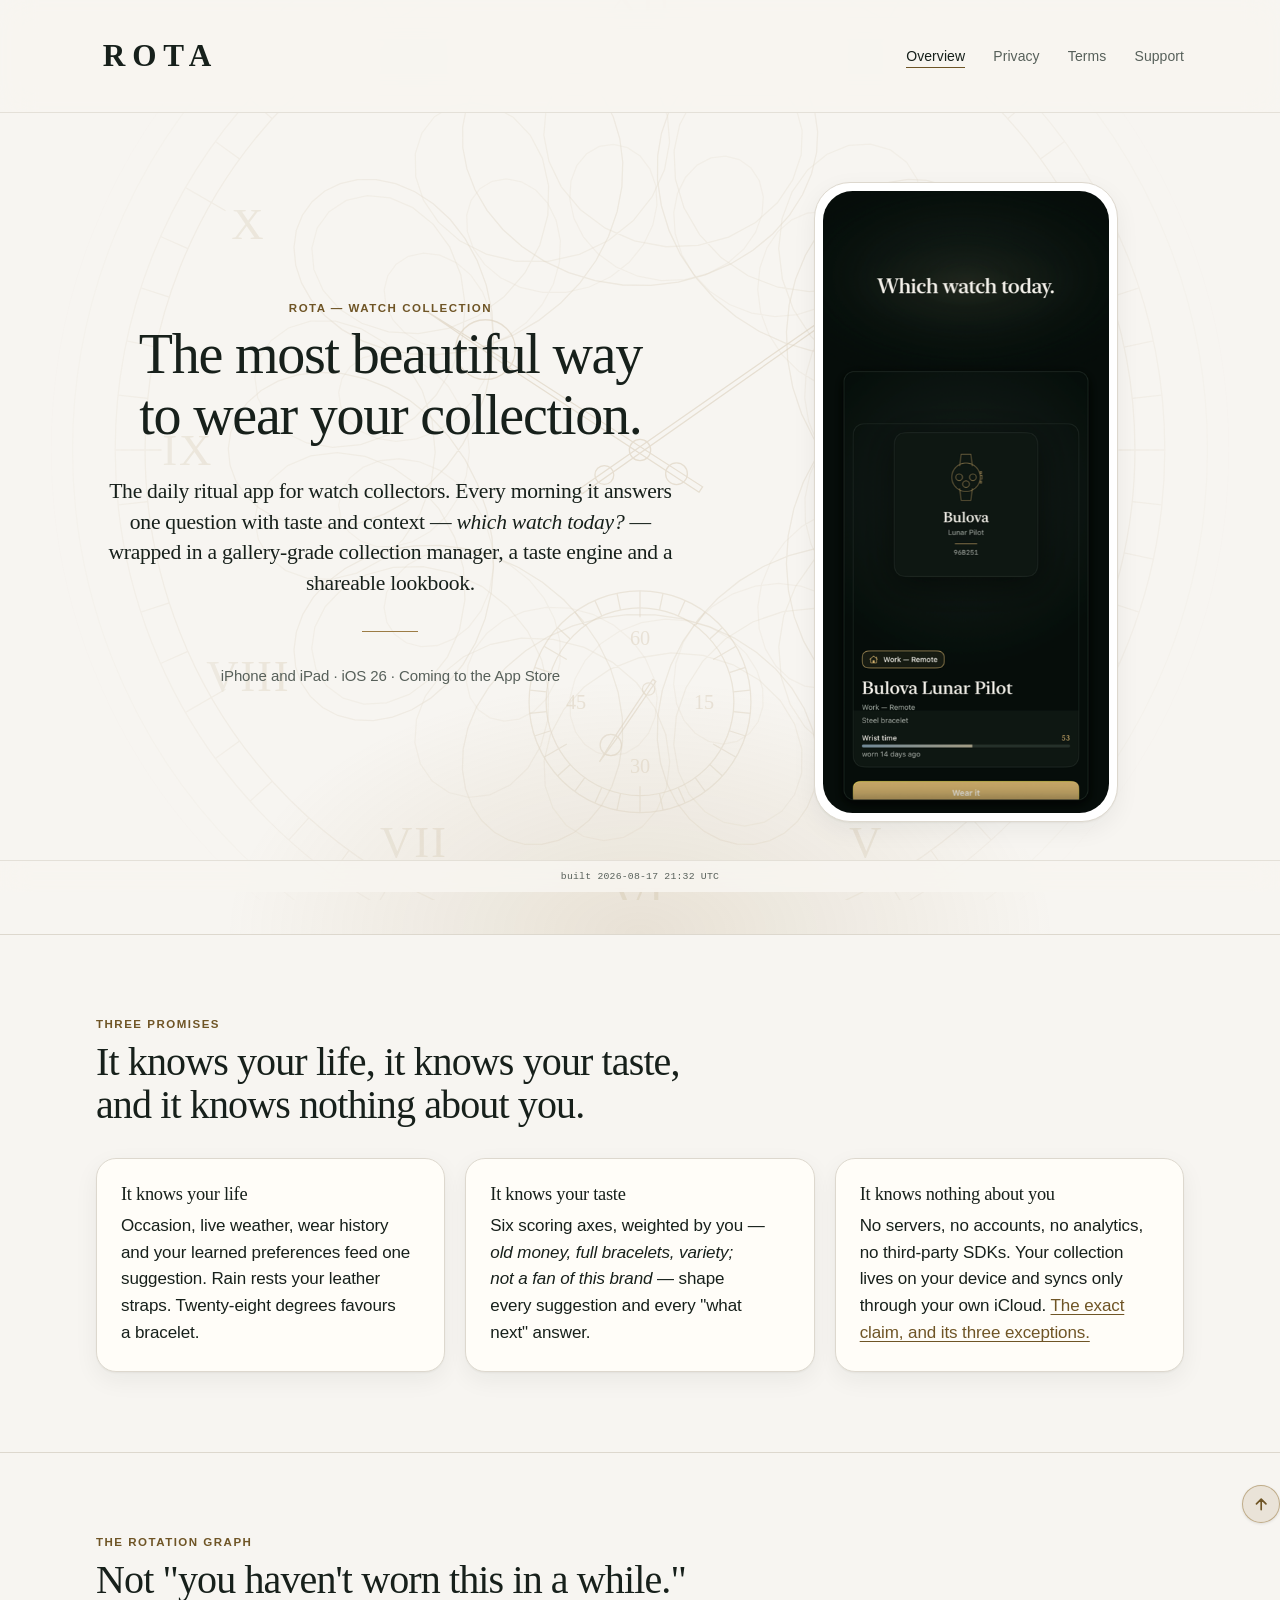
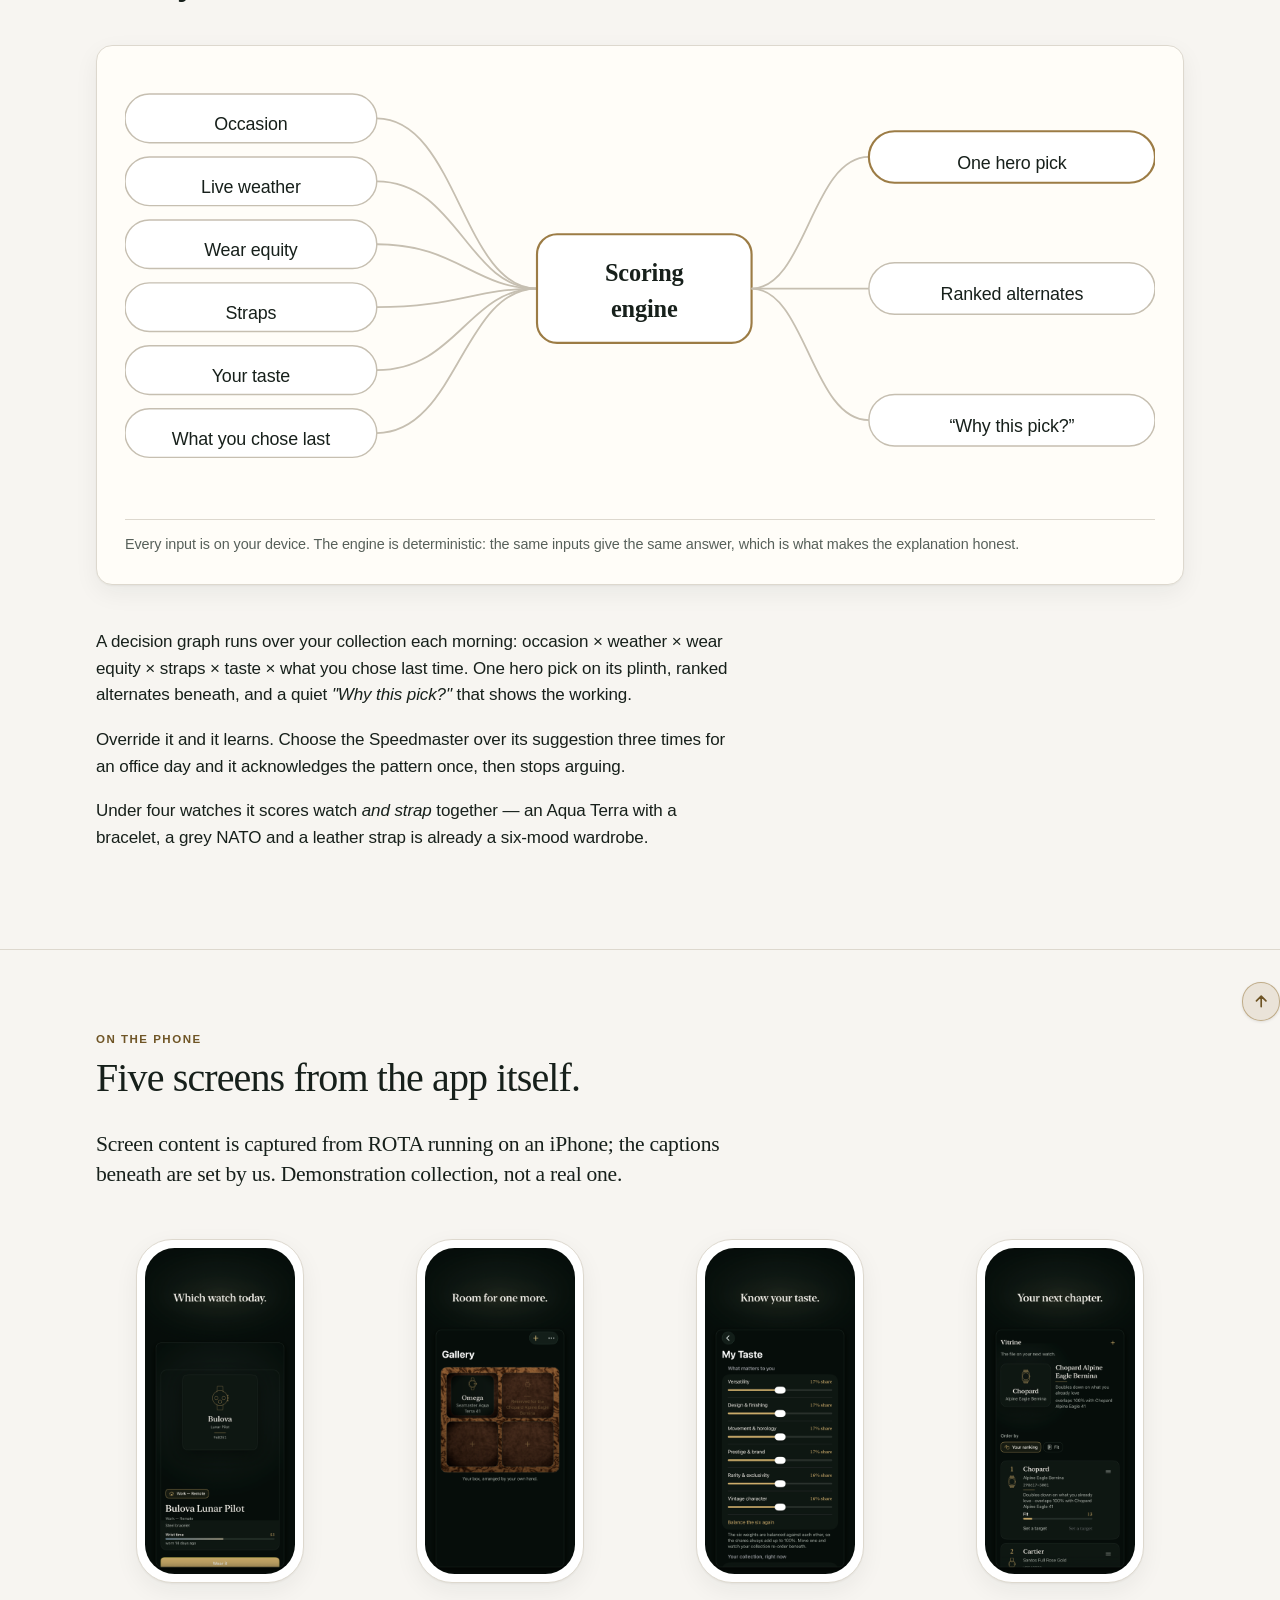
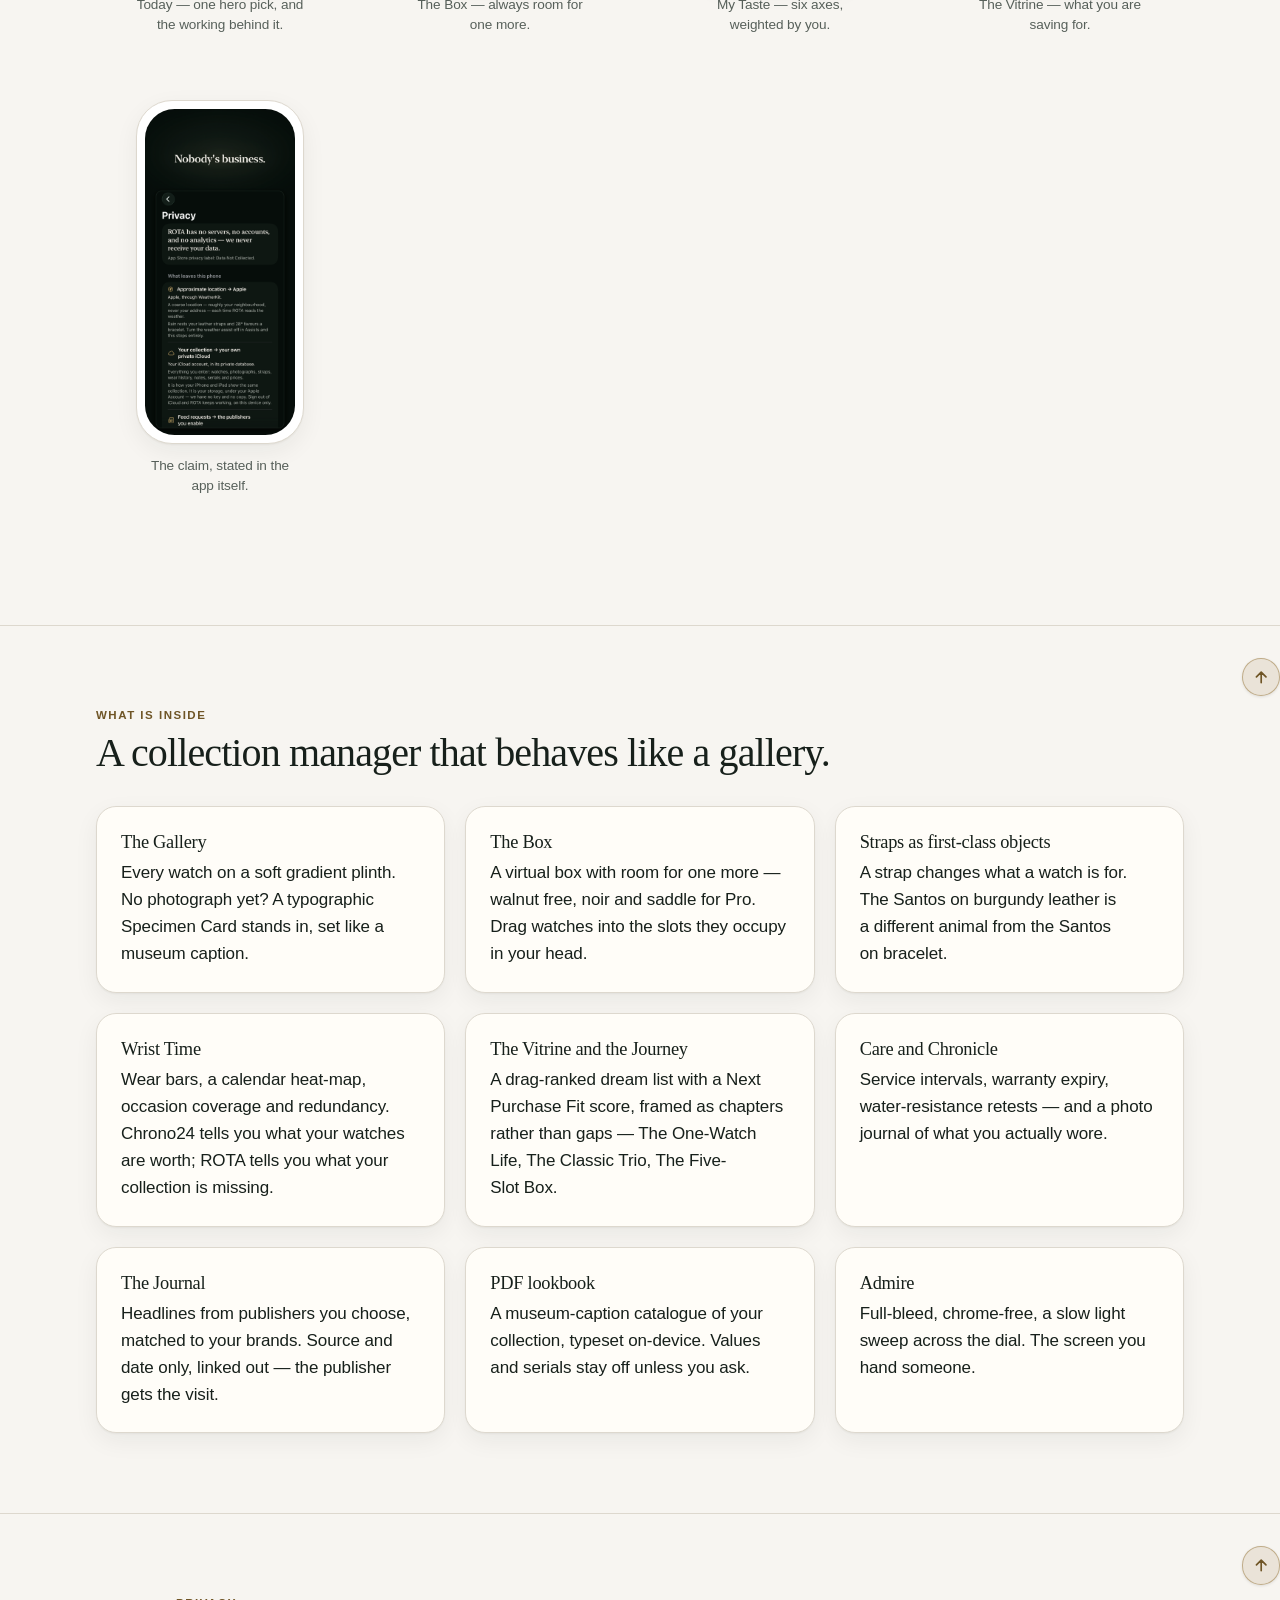
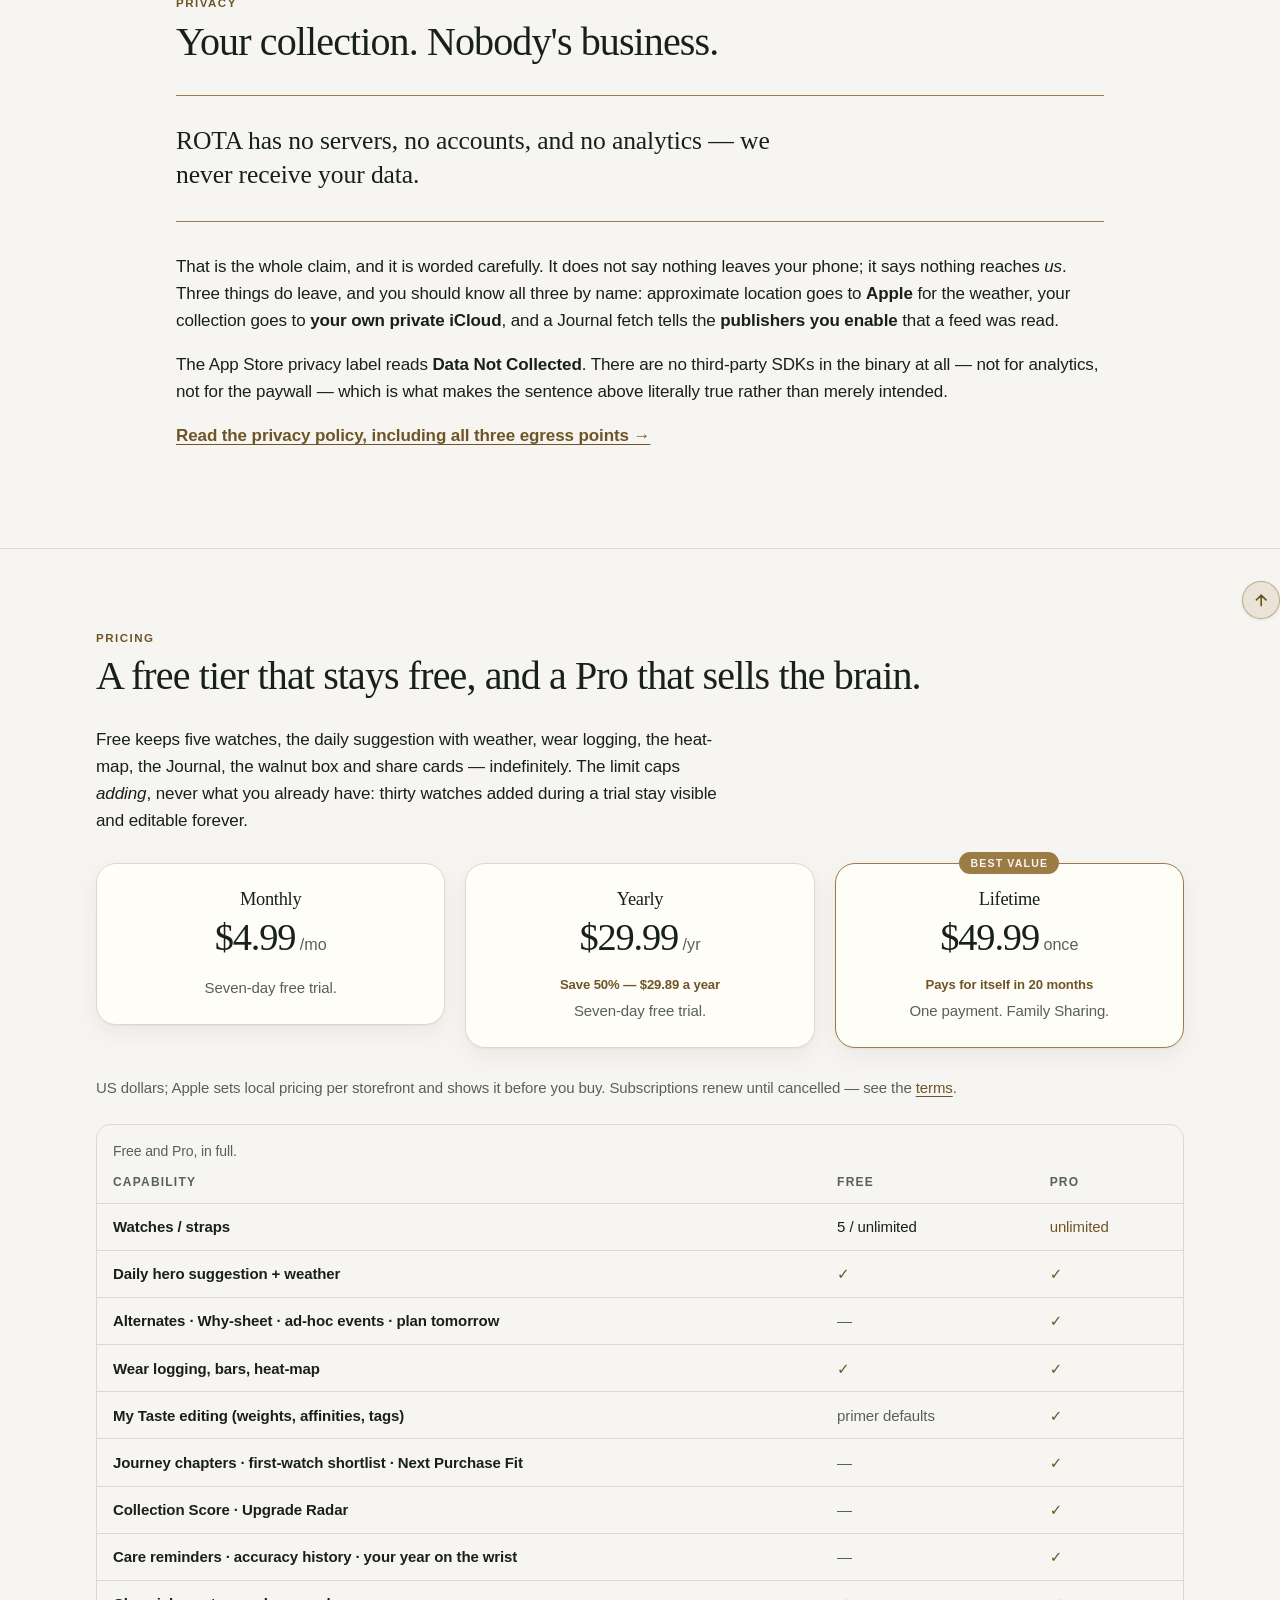
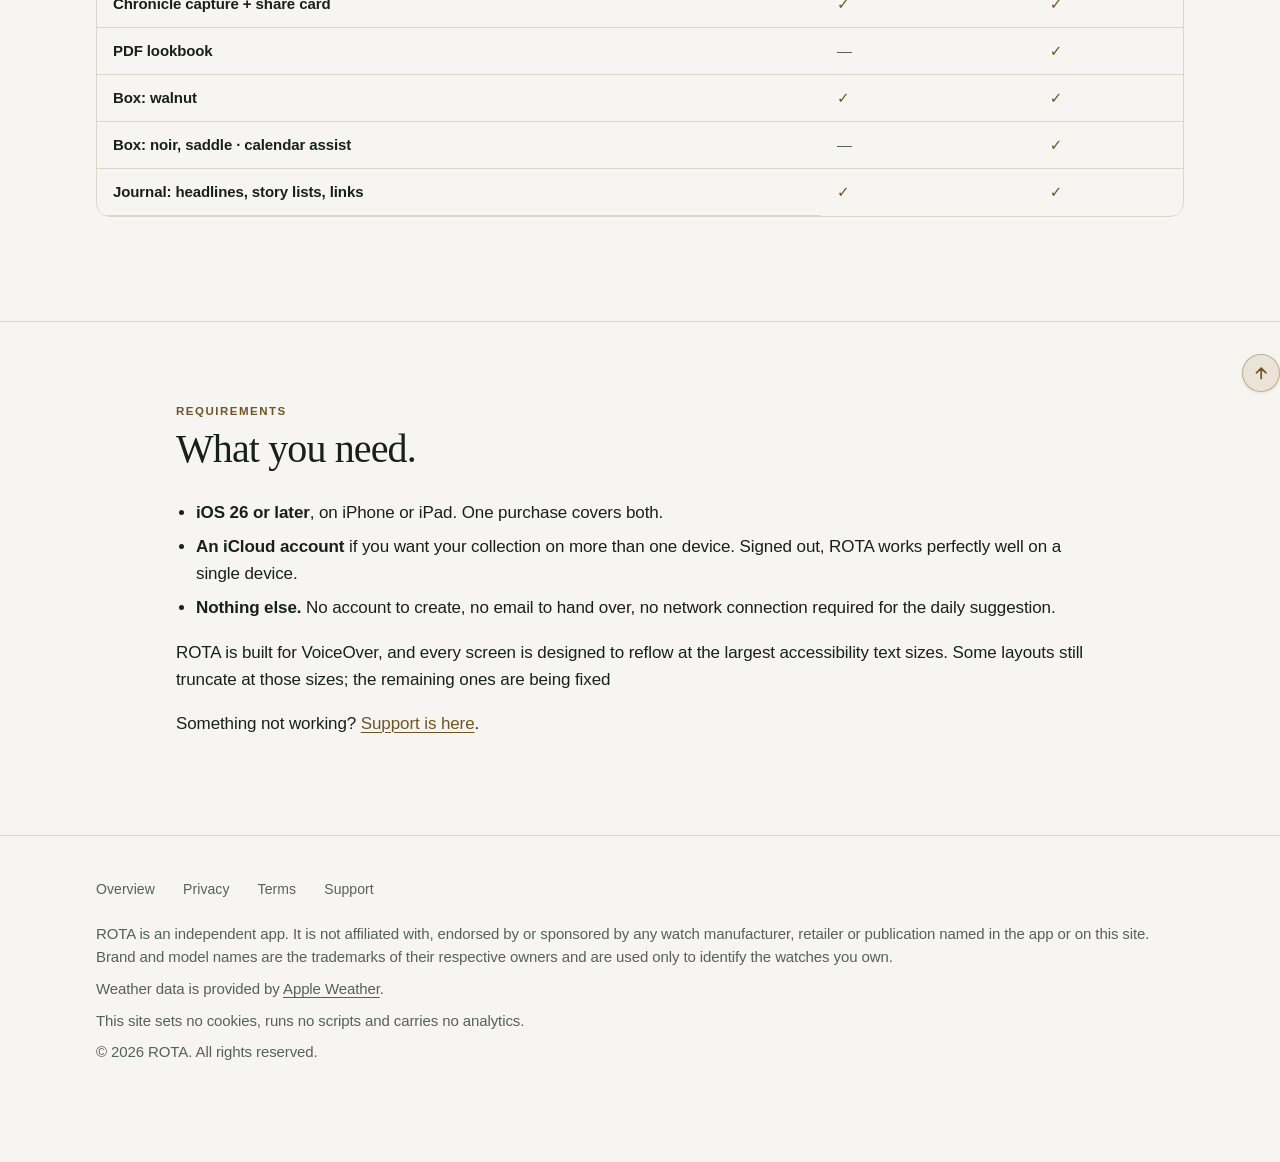
==== docs/index.html @ 2e712190 "Repair index.html — a bad regex had eaten the wrap containers — 2026-08-17 21:32 UTC" ====
<!DOCTYPE html>
<html lang="en">
<head>
<meta charset="utf-8">
<meta name="viewport" content="width=device-width, initial-scale=1">
<title>ROTA — Watch Collection</title>
<meta name="description" content="ROTA is the daily ritual app for watch collectors. Every morning it answers one question with taste and context: which watch today? No servers, no accounts, no analytics.">
<meta name="color-scheme" content="light dark">
<meta name="theme-color" content="#0E1512">
<link rel="stylesheet" href="assets/rota.css?v=20260817213244">
</head>
<body>
<div class="backdrop" aria-hidden="true">
<svg class="guilloche-bg" viewBox="0 0 600 600" aria-hidden="true" focusable="false">
  <g fill="none" stroke="currentColor" stroke-width="0.6" vector-effect="non-scaling-stroke">
    <circle cx="300.0" cy="300.0" r="285" opacity="0.42"/>
    <circle cx="300.0" cy="300.0" r="276" opacity="0.30"/>
    <circle cx="300.0" cy="300.0" r="266" opacity="0.5"/>
    <path d="M285,22 L285,10 A15,15 0 0 1 315,10 L315,22" opacity="0.5"/>
    <rect x="286" y="20" width="28" height="16" rx="4" opacity="0.5"/>
    <circle cx="300" cy="6" r="13" opacity="0.45"/>
    <path d="M493.00,300.00L492.04,292.32L489.17,284.97L484.50,278.28L478.17,272.54L470.38,268.04L461.37,265.01L451.42,263.62L440.84,264.00L429.97,266.24L419.13,270.34L408.67,276.25L398.90,283.87L390.12,293.03L382.59,303.53L376.53,315.11L372.12,327.47L369.46,340.29L368.63,353.26L369.60,366.01L372.33,378.24L376.69,389.61L382.51,399.85L389.55,408.69L397.57,415.93L406.25,421.42L415.28,425.05L424.32,426.78L433.04,426.63L441.12,424.67L448.23,421.05L454.12,415.95L458.52,409.60L461.27,402.29L462.20,394.31L461.25,385.99L458.37,377.68L453.62,369.69L447.09,362.35L438.93,355.97L429.34,350.81L418.57,347.10L406.91,345.02L394.68,344.69L382.19,346.18L369.79,349.50L357.82,354.59L346.58,361.35L336.39,369.60L327.49,379.14L320.10,389.70L314.38,400.98L310.46,412.67L308.38,424.44L308.14,435.94L309.66,446.85L312.83,456.86L317.46,465.67L323.32,473.05L330.15,478.78L337.65,482.72L345.49,484.77L353.34,484.90L360.87,483.13L367.75,479.54L373.67,474.28L378.37,467.53L381.60,459.55L383.19,450.61L382.98,441.01L380.91,431.09L376.96,421.17L371.17,411.60L363.64,402.70L354.53,394.76L344.05,388.04L332.46,382.78L320.03,379.15L307.08,377.27L293.96,377.19L280.99,378.93L268.51,382.43L256.83,387.57L246.25,394.17L237.03,402.03L229.37,410.86L223.43,420.39L219.33,430.29L217.11,440.23L216.76,449.86L218.21,458.87L221.32,466.94L225.90,473.79L231.74,479.18L238.55,482.91L246.04,484.83L253.88,484.85L261.74,482.95L269.27,479.16L276.17,473.56L282.12,466.31L286.85,457.60L290.14,447.68L291.80,436.83L291.70,425.37L289.77,413.61L286.00,401.90L280.42,390.57L273.16,379.95L264.37,370.32L254.27,361.95L243.11,355.07L231.18,349.84L218.81,346.37L206.31,344.74L194.04,344.92L182.33,346.87L171.48,350.46L161.79,355.51L153.50,361.81L146.83,369.08L141.94,377.02L138.91,385.33L137.80,393.66L138.59,401.67L141.19,409.05L145.48,415.48L151.25,420.69L158.28,424.44L166.29,426.53L174.97,426.83L184.00,425.26L193.04,421.78L201.76,416.44L209.84,409.33L216.98,400.60L222.90,390.47L227.38,379.18L230.24,367.01L231.36,354.28L230.67,341.33L228.16,328.48L223.88,316.07L217.95,304.42L210.53,293.83L201.84,284.55L192.14,276.80L181.72,270.74L170.90,266.50L160.02,264.11L149.41,263.58L139.40,264.83L130.30,267.75L122.40,272.14L115.94,277.78L111.13,284.41L108.12,291.71L107.01,299.38L107.82,307.08L110.53,314.47L115.06,321.22L121.27,327.04L128.95,331.65L137.88,334.81L147.76,336.34L158.30,336.09L169.16,334.01L180.02,330.06L190.52,324.29L200.35,316.80L209.22,307.75L216.86,297.35L223.04,285.85L227.59,273.54L230.39,260.74L231.37,247.77L230.54,234.99L227.95,222.71L223.71,211.26L218.01,200.92L211.05,191.96L203.10,184.58L194.46,178.95L185.45,175.17L176.39,173.29L167.63,173.30L159.50,175.11L152.29,178.61L146.30,183.60L141.77,189.85L138.89,197.10L137.80,205.04L138.61,213.34L141.33,221.67L145.93,229.70L152.33,237.09L160.37,243.56L169.85,248.83L180.53,252.66L192.13,254.88L204.34,255.35L216.82,254.01L229.23,250.83L241.25,245.88L252.56,239.25L262.84,231.10L271.86,221.66L279.38,211.18L285.23,199.94L289.29,188.27L291.52,176.50L291.91,164.96L290.52,153.99L287.48,143.90L282.96,134.98L277.19,127.48L270.42,121.61L262.97,117.53L255.14,115.32L247.28,115.04L239.71,116.66L232.77,120.11L226.76,125.25L221.95,131.88L218.60,139.77L216.88,148.65L216.93,158.21L218.85,168.12L222.66,178.05L228.30,187.66L235.70,196.63L244.69,204.65L255.07,211.47L266.59,216.86L278.96,220.62L291.87,222.65L305.00,222.87L317.99,221.27L330.52,217.91L342.28,212.90L352.95,206.40L362.29,198.64L370.09,189.87L376.16,180.38L380.41,170.50L382.78,160.56L383.28,150.89L381.97,141.82L378.99,133.66L374.51,126.71L368.76,121.19L362.02,117.33L354.57,115.26L346.75,115.08L338.88,116.83L331.31,120.47L324.35,125.93L318.31,133.05L313.47,141.65L310.06,151.49L308.27,162.27L308.22,173.71L310.01,185.45L313.64,197.18L319.07,208.55L326.20,219.24L334.88,228.96L344.88,237.43L355.97,244.44L367.85,249.81L380.20,253.42L392.69,255.20L405.00,255.16L416.77,253.35L427.70,249.88L437.49,244.94L445.90,238.74L452.70,231.53L457.74,223.63L460.92,215.34L462.18,207.00L461.54,198.95L459.08,191.51L454.92,184.99L449.26,179.67L442.32,175.80L434.38,173.57L425.74,173.12L416.73,174.55L407.67,177.88L398.91,183.07L390.77,190.05L383.55,198.65L377.52,208.68L372.92,219.89L369.92,231.99L368.66,244.69L369.21,257.64L371.58,270.51L375.72,282.97L381.52,294.69L388.83,305.38L397.43,314.77L407.06,322.65L417.43,328.84L428.23,333.23L439.12,335.77L449.77,336.44L459.84,335.33L469.02,332.54L477.02,328.26L483.60,322.71L488.55,316.15L491.71,308.89L492.98,301.23Z" opacity="0.34"/>
    <path d="M484.00,300.00L482.26,290.64L477.17,282.23L469.12,275.63L458.72,271.58L446.78,270.62L434.20,273.02L421.93,278.83L410.92,287.79L401.97,299.44L395.75,313.07L392.71,327.84L393.03,342.81L396.65,357.02L403.22,369.58L412.18,379.72L422.76,386.86L434.08,390.64L445.18,390.98L455.13,388.05L463.07,382.29L468.30,374.35L470.33,365.04L468.91,355.28L464.05,346.03L456.03,338.21L445.39,332.61L432.83,329.87L419.23,330.37L405.54,334.27L392.70,341.45L381.59,351.52L372.96,363.89L367.35,377.75L365.06,392.21L366.14,406.32L370.36,419.12L377.27,429.81L386.16,437.70L396.21,442.33L406.47,443.51L416.00,441.30L423.90,436.01L429.39,428.20L431.87,418.63L431.00,408.19L426.67,397.81L419.04,388.45L408.54,380.95L395.81,376.04L381.66,374.22L367.01,375.74L352.82,380.61L340.00,388.56L329.37,399.07L321.57,411.43L317.01,424.78L315.85,438.18L317.99,450.67L323.06,461.38L330.46,469.54L339.42,474.61L349.04,476.26L358.37,474.45L366.46,469.38L372.49,461.51L375.77,451.51L375.85,440.22L372.50,428.57L365.77,417.52L355.98,407.96L343.67,400.68L329.59,396.29L314.62,395.15L299.71,397.38L285.80,402.84L273.77,411.10L264.34,421.55L258.01,433.37L255.08,445.65L255.54,457.43L259.15,467.80L265.40,475.93L273.61,481.18L282.90,483.13L292.34,481.59L300.98,476.67L307.93,468.72L312.43,458.32L313.93,446.24L312.09,433.38L306.85,420.70L298.39,409.13L287.17,399.52L273.86,392.56L259.29,388.72L244.37,388.23L230.08,391.07L217.32,396.93L206.89,405.28L199.38,415.38L195.21,426.36L194.48,437.27L197.06,447.16L202.57,455.17L210.38,460.56L219.69,462.81L229.59,461.64L239.13,457.01L247.38,449.17L253.52,438.61L256.90,426.02L257.08,412.26L253.87,398.27L247.36,384.99L237.88,373.33L226.01,364.04L212.51,357.71L198.29,354.68L184.28,355.03L171.44,358.58L160.61,364.90L152.50,373.33L147.58,383.05L146.12,393.13L148.08,402.63L153.18,410.62L160.90,416.32L170.51,419.09L181.14,418.55L191.84,414.56L201.68,407.23L209.76,396.95L215.37,384.35L217.95,370.19L217.21,355.40L213.11,340.93L205.87,327.72L195.99,316.58L184.14,308.19L171.16,303.01L158.00,301.22L145.61,302.77L134.88,307.32L126.59,314.32L121.33,323.01L119.46,332.50L121.06,341.84L125.97,350.10L133.77,356.42L143.80,360.08L155.26,360.60L167.23,357.71L178.75,351.43L188.90,342.03L196.87,330.02L202.04,316.12L203.99,301.20L202.57,286.21L197.89,272.09L190.33,259.73L180.48,249.87L169.12,243.06L157.16,239.63L145.55,239.61L135.23,242.81L127.03,248.74L121.63,256.74L119.48,265.98L120.80,275.51L125.54,284.39L133.38,291.71L143.77,296.70L155.95,298.75L169.05,297.51L182.12,292.86L194.21,284.95L204.46,274.22L212.15,261.28L216.78,246.95L218.06,232.15L215.99,217.83L210.84,204.92L203.10,194.22L193.49,186.39L182.86,181.85L172.16,180.76L162.32,183.03L154.25,188.30L148.69,195.98L146.20,205.29L147.12,215.35L151.49,225.19L159.12,233.88L169.56,240.58L182.14,244.61L196.02,245.49L210.27,243.00L223.94,237.18L236.13,228.33L246.03,217.00L253.05,203.92L256.80,189.97L257.15,176.11L254.26,163.28L248.52,152.35L240.55,144.04L231.16,138.87L221.25,137.14L211.78,138.86L203.68,143.78L197.76,151.42L194.68,161.06L194.86,171.87L198.49,182.90L205.48,193.21L215.49,201.89L227.93,208.19L242.03,211.53L256.91,211.59L271.60,208.27L285.17,201.78L296.77,192.55L305.70,181.24L311.48,168.67L313.87,155.78L312.89,143.52L308.83,132.79L302.22,124.41L293.79,118.97L284.42,116.88L275.04,118.28L266.60,123.03L259.98,130.74L255.91,140.80L254.93,152.42L257.32,164.68L263.11,176.64L272.08,187.36L283.74,196.02L297.40,201.96L312.21,204.72L327.24,204.12L341.52,200.23L354.17,193.37L364.40,184.13L371.65,173.25L375.55,161.63L376.01,150.22L373.21,139.96L367.58,131.70L359.76,126.15L350.57,123.79L340.93,124.90L331.81,129.44L324.10,137.14L318.61,147.48L315.98,159.74L316.60,173.06L320.62,186.48L327.93,199.07L338.14,209.92L350.66,218.32L364.69,223.70L379.33,225.77L393.63,224.46L406.65,220.02L417.55,212.89L425.67,203.77L430.54,193.50L431.96,182.99L429.99,173.22L424.95,165.08L417.39,159.35L408.06,156.62L397.85,157.25L387.71,161.34L378.57,168.73L371.30,179.01L366.61,191.53L365.01,205.49L366.76,219.96L371.85,233.98L380.04,246.64L390.79,257.13L403.41,264.80L417.03,269.24L430.71,270.28L443.49,268.03L454.50,262.85L462.97,255.33L468.36,246.25L470.34,236.51L468.85,227.06L464.10,218.84L456.55,212.69L446.87,209.28L435.89,209.08L424.54,212.31L413.77,218.93L404.50,228.62L397.51,240.84L393.39,254.85L392.53,269.76L395.05,284.63L400.78,298.50L409.33,310.51L420.07,319.95L432.20,326.28L444.79,329.23L456.90,328.79L467.60,325.20L476.07,318.97L481.66,310.79L483.96,301.52Z" opacity="0.24"/>
    <path d="M444.00,300.00L442.73,293.40L439.02,287.48L433.16,282.89L425.58,280.15L416.88,279.65L407.71,281.60L398.76,286.02L390.72,292.75L384.18,301.42L379.62,311.53L377.36,322.47L377.55,333.56L380.13,344.09L384.85,353.42L391.31,360.99L398.94,366.37L407.11,369.31L415.12,369.75L422.28,367.82L427.98,363.82L431.70,358.22L433.09,351.64L431.97,344.72L428.34,338.18L422.41,332.67L414.57,328.78L405.34,326.96L395.34,327.50L385.27,330.50L375.82,335.89L367.63,343.39L361.23,352.54L357.02,362.79L355.23,373.47L355.89,383.88L358.83,393.35L363.71,401.27L370.04,407.16L377.21,410.68L384.53,411.68L391.31,410.21L396.90,406.50L400.74,400.96L402.39,394.13L401.60,386.66L398.29,379.23L392.58,372.55L384.78,367.22L375.35,363.76L364.89,362.55L354.06,363.76L343.57,367.41L334.07,373.29L326.16,381.03L320.31,390.12L316.81,399.92L315.78,409.75L317.15,418.92L320.65,426.78L325.84,432.79L332.17,436.55L338.97,437.82L345.56,436.57L351.25,432.94L355.44,427.27L357.64,420.05L357.49,411.89L354.86,403.46L349.76,395.46L342.44,388.55L333.29,383.29L322.84,380.12L311.76,379.32L300.71,380.96L290.40,384.95L281.44,390.97L274.38,398.57L269.57,407.18L267.23,416.11L267.37,424.67L269.79,432.21L274.14,438.11L279.90,441.91L286.45,443.30L293.12,442.16L299.20,438.56L304.05,432.74L307.13,425.14L308.02,416.31L306.48,406.92L302.47,397.65L296.12,389.18L287.77,382.14L277.89,377.01L267.10,374.16L256.06,373.74L245.48,375.73L236.01,379.92L228.23,385.91L222.59,393.17L219.36,401.07L218.65,408.91L220.35,416.01L224.18,421.74L229.68,425.56L236.27,427.09L243.30,426.13L250.07,422.65L255.91,416.84L260.21,409.04L262.50,399.76L262.47,389.63L259.98,379.33L255.08,369.54L248.03,360.92L239.25,354.03L229.29,349.29L218.80,346.94L208.47,347.05L198.99,349.48L190.98,353.93L184.95,359.90L181.24,366.81L180.05,373.99L181.35,380.73L184.94,386.38L190.44,390.36L197.32,392.21L204.94,391.64L212.62,388.56L219.66,383.06L225.45,375.41L229.43,366.06L231.21,355.58L230.58,344.64L227.51,333.94L222.17,324.14L214.91,315.85L206.21,309.56L196.71,305.60L187.07,304.10L177.99,305.04L170.13,308.15L164.05,313.05L160.18,319.17L158.76,325.87L159.89,332.47L163.42,338.28L169.05,342.67L176.32,345.13L184.63,345.31L193.31,343.01L201.67,338.24L209.03,331.19L214.82,322.26L218.58,311.95L219.99,300.89L218.96,289.78L215.57,279.31L210.08,270.12L202.92,262.74L194.68,257.59L186.01,254.89L177.59,254.68L170.12,256.80L164.19,260.91L160.29,266.53L158.77,273.05L159.78,279.79L163.28,286.05L169.03,291.17L176.64,294.61L185.57,295.91L195.16,294.81L204.74,291.23L213.60,285.30L221.13,277.30L226.81,267.70L230.25,257.10L231.27,246.15L229.86,235.55L226.21,225.98L220.69,218.03L213.80,212.16L206.17,208.68L198.50,207.72L191.46,209.20L185.70,212.86L181.78,218.28L180.10,224.89L180.88,232.05L184.20,239.04L189.88,245.21L197.61,249.93L206.89,252.71L217.13,253.21L227.64,251.25L237.73,246.88L246.74,240.30L254.09,231.93L259.35,222.29L262.24,212.02L262.66,201.81L260.72,192.35L256.71,184.28L251.08,178.12L244.42,174.26L237.38,172.89L230.67,174.03L224.96,177.51L220.83,182.97L218.77,189.89L219.08,197.66L221.91,205.59L227.18,213.00L234.64,219.24L243.88,223.74L254.33,226.10L265.34,226.07L276.22,223.60L286.28,218.82L294.91,212.05L301.61,203.77L306.01,194.58L307.94,185.16L307.43,176.20L304.67,168.36L300.07,162.23L294.14,158.25L287.52,156.71L280.91,157.70L274.97,161.14L270.36,166.73L267.61,174.04L267.09,182.49L269.03,191.41L273.45,200.11L280.18,207.91L288.86,214.22L299.00,218.55L309.97,220.58L321.10,220.17L331.69,217.37L341.09,212.41L348.74,205.73L354.21,197.86L357.24,189.45L357.78,181.20L355.94,173.79L352.04,167.84L346.54,163.86L340.06,162.21L333.24,163.08L326.79,166.45L321.37,172.13L317.57,179.73L315.84,188.73L316.48,198.50L319.59,208.35L325.08,217.60L332.69,225.59L341.97,231.80L352.35,235.82L363.17,237.43L373.74,236.59L383.37,233.47L391.47,228.41L397.54,221.90L401.24,214.55L402.44,207.04L401.16,200.06L397.65,194.28L392.30,190.24L385.66,188.40L378.38,188.99L371.14,192.12L364.64,197.64L359.49,205.27L356.21,214.53L355.18,224.84L356.57,235.52L360.40,245.88L366.48,255.25L374.42,263.05L383.71,268.79L393.72,272.19L403.78,273.12L413.18,271.66L421.28,268.07L427.54,262.78L431.55,256.36L433.08,249.46L432.08,242.77L428.71,236.98L423.30,232.69L416.33,230.40L408.42,230.45L400.23,232.99L392.46,238.00L385.78,245.24L380.75,254.33L377.80,264.71L377.23,275.75L379.10,286.76L383.31,297.05L389.56,305.99L397.40,313.05L406.25,317.86L415.43,320.21L424.26,320.09L432.05,317.69L438.22,313.35L442.30,307.61L443.97,301.07Z" opacity="0.18"/>
    <g opacity="0.5"><circle cx="300.0" cy="300.0" r="232"/><circle cx="300.0" cy="300.0" r="246"/><path d="M300.00,75.70L300.00,54.00M324.25,69.27L325.71,55.35M348.24,73.07L351.15,59.38M371.69,79.35L376.02,66.04M394.36,88.06L400.06,75.27M412.15,105.75L423.00,86.96M436.37,112.31L444.60,100.98M455.24,127.59L464.61,117.19M472.41,144.76L482.81,135.39M487.69,163.63L499.02,155.40M494.25,187.85L513.04,177.00M511.94,205.64L524.73,199.94M520.65,228.31L533.96,223.98M526.93,251.76L540.62,248.85M530.73,275.75L544.65,274.29M524.30,300.00L546.00,300.00M530.73,324.25L544.65,325.71M526.93,348.24L540.62,351.15M520.65,371.69L533.96,376.02M511.94,394.36L524.73,400.06M494.25,412.15L513.04,423.00M487.69,436.37L499.02,444.60M472.41,455.24L482.81,464.61M455.24,472.41L464.61,482.81M436.37,487.69L444.60,499.02M412.15,494.25L423.00,513.04M394.36,511.94L400.06,524.73M371.69,520.65L376.02,533.96M348.24,526.93L351.15,540.62M324.25,530.73L325.71,544.65M300.00,524.30L300.00,546.00M275.75,530.73L274.29,544.65M251.76,526.93L248.85,540.62M228.31,520.65L223.98,533.96M205.64,511.94L199.94,524.73M187.85,494.25L177.00,513.04M163.63,487.69L155.40,499.02M144.76,472.41L135.39,482.81M127.59,455.24L117.19,464.61M112.31,436.37L100.98,444.60M105.75,412.15L86.96,423.00M88.06,394.36L75.27,400.06M79.35,371.69L66.04,376.02M73.07,348.24L59.38,351.15M69.27,324.25L55.35,325.71M75.70,300.00L54.00,300.00M69.27,275.75L55.35,274.29M73.07,251.76L59.38,248.85M79.35,228.31L66.04,223.98M88.06,205.64L75.27,199.94M105.75,187.85L86.96,177.00M112.31,163.63L100.98,155.40M127.59,144.76L117.19,135.39M144.76,127.59L135.39,117.19M163.63,112.31L155.40,100.98M187.85,105.75L177.00,86.96M205.64,88.06L199.94,75.27M228.31,79.35L223.98,66.04M251.76,73.07L248.85,59.38M275.75,69.27L274.29,55.35"/></g>
    <g class="dial-romans" stroke="none" fill="currentColor" opacity="0.66"><text x="300.00" y="88.00">XII</text><text x="406.00" y="116.40">I</text><text x="483.60" y="194.00">II</text><text x="512.00" y="300.00">III</text><text x="483.60" y="406.00">IV</text><text x="406.00" y="483.60">V</text><text x="300.00" y="512.00">VI</text><text x="194.00" y="483.60">VII</text><text x="116.40" y="406.00">VIII</text><text x="88.00" y="300.00">IX</text><text x="116.40" y="194.00">X</text><text x="194.00" y="116.40">XI</text></g>
    <g opacity="0.44"><circle cx="300.0" cy="418.0" r="44"/><circle cx="300.0" cy="418.0" r="52"/><path d="M300.00,378.40L300.00,366.00M309.15,374.96L310.81,367.14M317.90,377.80L321.15,370.50M325.86,382.40L330.56,375.93M332.70,388.56L338.64,383.21M334.29,398.20L345.03,392.00M341.85,404.40L349.45,401.93M343.76,413.40L351.72,412.56M343.76,422.60L351.72,423.44M341.85,431.60L349.45,434.07M334.29,437.80L345.03,444.00M332.70,447.44L338.64,452.79M325.86,453.60L330.56,460.07M317.90,458.20L321.15,465.50M309.15,461.04L310.81,468.86M300.00,457.60L300.00,470.00M290.85,461.04L289.19,468.86M282.10,458.20L278.85,465.50M274.14,453.60L269.44,460.07M267.30,447.44L261.36,452.79M265.71,437.80L254.97,444.00M258.15,431.60L250.55,434.07M256.24,422.60L248.28,423.44M256.24,413.40L248.28,412.56M258.15,404.40L250.55,401.93M265.71,398.20L254.97,392.00M267.30,388.56L261.36,383.21M274.14,382.40L269.44,375.93M282.10,377.80L278.85,370.50M290.85,374.96L289.19,367.14"/></g>
    <g class="dial-subs" stroke="none" fill="currentColor" opacity="0.5"><text x="300.0" y="388.0">60</text><text x="330.0" y="418.0">15</text><text x="300.0" y="448.0">30</text><text x="270.0" y="418.0">45</text></g>
    <g opacity="0.5"><path d="M307.41,408.53L289.61,434.49L280.99,446.19L288.60,433.81L306.01,407.58Z"/><circle cx="286.31" cy="438.29" r="5"/><circle cx="304.03" cy="412.03" r="2.89"/></g>
    <g opacity="0.6"><path d="M327.70,319.78L238.69,261.47L199.36,234.64L239.87,259.66L329.33,317.26Z"/><circle cx="227.54" cy="252.94" r="14"/><circle cx="317.11" cy="311.11" r="5.10"/><path d="M271.40,318.44L395.43,232.03L445.81,197.90L396.51,233.57L272.89,320.57Z"/><circle cx="404.98" cy="226.49" r="11"/><circle cx="283.29" cy="311.70" r="4.42"/><circle cx="300.0" cy="300.0" r="5"/></g>
  </g>
</svg>
</div>

<a class="skip" href="#main">Skip to content</a>

<header class="masthead">
  <div class="wrap">
    <a class="wordmark" href="./">ROTA</a>
    <nav class="nav" aria-label="Primary">
      <a href="./" aria-current="page">Overview</a>
      <a href="privacy/">Privacy</a>
      <a href="terms/">Terms</a>
      <a href="support/">Support</a>
    </nav>
  </div>
</header>

<main id="main">

  <div class="hero">
<div class="wrap hero-grid">
      <div class="hero-copy">
        <p class="eyebrow">ROTA — watch collection</p>
        <h1 class="hero-h1">The most beautiful way<br>to wear your collection.</h1>
        <p class="lede">The daily ritual app for watch collectors. Every morning it answers one
          question with taste and context — <em>which watch today?</em> — wrapped in a
          gallery-grade collection manager, a taste engine and a shareable lookbook.</p>
        <hr class="rule-gold">
        <p class="small">iPhone and iPad · iOS 26 · Coming to the App Store</p>
      </div>
      <div class="hero-shot">
        <div class="device" role="img"
             aria-label="The Today screen: a Bulova Lunar Pilot on its plinth, tagged Work — Remote, with a Wear it button.">
          <img src="assets/shots/01-today.png" width="440" height="956" alt="" loading="eager" decoding="async">
        </div>
      </div>
    </div>
  </div>

  <section id="promises" aria-labelledby="promises-h">
    <div class="wrap">
      <p class="eyebrow">Three promises</p>
      <h2 id="promises-h">It knows your life, it knows your taste,<br>and it knows nothing about you.</h2>
      <div class="grid">
        <div class="card">
          <h3>It knows your life</h3>
          <p>Occasion, live weather, wear history and your learned preferences feed one
            suggestion. Rain rests your leather straps. Twenty-eight degrees favours a
            bracelet.</p>
        </div>
        <div class="card">
          <h3>It knows your taste</h3>
          <p>Six scoring axes, weighted by you — <em>old money, full bracelets, variety;
            not a fan of this brand</em> — shape every suggestion and every "what next"
            answer.</p>
        </div>
        <div class="card">
          <h3>It knows nothing about you</h3>
          <p>No servers, no accounts, no analytics, no third-party SDKs. Your collection
            lives on your device and syncs only through your own iCloud.
            <a href="privacy/">The exact claim, and its three exceptions.</a></p>
        </div>
      </div>
    </div>
  </section>

  <section id="rotation" aria-labelledby="rotation-h">
<a class="section-up" href="#promises" aria-label="Back to the previous section" title="Previous section"><svg viewBox="0 0 24 24" aria-hidden="true" focusable="false"><path d="M12 19V6M12 5.5l-6.2 6.2M12 5.5l6.2 6.2"/></svg></a>
<div class="wrap">
      <p class="eyebrow">The rotation graph</p>
      <h2 id="rotation-h">Not "you haven't worn this in a while."</h2>

      <figure class="diagram">
        <svg viewBox="0 0 720 300" role="img" aria-labelledby="rg-t rg-d">
          <title id="rg-t">How ROTA reaches one suggestion</title>
          <desc id="rg-d">Six inputs — occasion, weather, wear equity, straps, your taste and
            last time — feed a scoring engine, which produces one hero pick plus ranked
            alternates and a Why this pick explanation.</desc>
          <g class="dg-in">
            <g transform="translate(0,14)"><rect width="176" height="34" rx="17"/><text x="88" y="22">Occasion</text></g>
            <g transform="translate(0,58)"><rect width="176" height="34" rx="17"/><text x="88" y="22">Live weather</text></g>
            <g transform="translate(0,102)"><rect width="176" height="34" rx="17"/><text x="88" y="22">Wear equity</text></g>
            <g transform="translate(0,146)"><rect width="176" height="34" rx="17"/><text x="88" y="22">Straps</text></g>
            <g transform="translate(0,190)"><rect width="176" height="34" rx="17"/><text x="88" y="22">Your taste</text></g>
            <g transform="translate(0,234)"><rect width="176" height="34" rx="17"/><text x="88" y="22">What you chose last</text></g>
          </g>
          <g class="dg-wire" fill="none">
            <path d="M176 31 C 232 31, 236 150, 288 150"/>
            <path d="M176 75 C 232 75, 240 150, 288 150"/>
            <path d="M176 119 C 232 119, 244 150, 288 150"/>
            <path d="M176 163 C 232 163, 244 150, 288 150"/>
            <path d="M176 207 C 232 207, 240 150, 288 150"/>
            <path d="M176 251 C 232 251, 236 150, 288 150"/>
          </g>
          <g class="dg-core">
            <rect x="288" y="112" width="150" height="76" rx="14"/>
            <text x="363" y="141">Scoring</text>
            <text x="363" y="166">engine</text>
          </g>
          <g class="dg-wire" fill="none">
            <path d="M438 150 C 476 150, 480 58, 520 58"/>
            <path d="M438 150 C 476 150, 480 150, 520 150"/>
            <path d="M438 150 C 476 150, 480 242, 520 242"/>
          </g>
          <g class="dg-out">
            <g transform="translate(520,40)"><rect width="200" height="36" rx="18" class="dg-hero"/><text x="100" y="23">One hero pick</text></g>
            <g transform="translate(520,132)"><rect width="200" height="36" rx="18"/><text x="100" y="23">Ranked alternates</text></g>
            <g transform="translate(520,224)"><rect width="200" height="36" rx="18"/><text x="100" y="23">“Why this pick?”</text></g>
          </g>
        </svg>
        <figcaption>Every input is on your device. The engine is deterministic: the same
          inputs give the same answer, which is what makes the explanation honest.</figcaption>
      </figure>

      <div class="prose">
        <p>A decision graph runs over your collection each morning: occasion × weather ×
          wear equity × straps × taste × what you chose last time. One hero pick on its
          plinth, ranked alternates beneath, and a quiet <em>"Why this pick?"</em> that shows
          the working.</p>
        <p>Override it and it learns. Choose the Speedmaster over its suggestion three
          times for an office day and it acknowledges the pattern once, then stops
          arguing.</p>
        <p>Under four watches it scores watch <em>and strap</em> together — an Aqua Terra
          with a bracelet, a grey NATO and a leather strap is already a six-mood
          wardrobe.</p>
      </div>
    </div>
  </section>

  <section id="screens" aria-labelledby="screens-h">
<a class="section-up" href="#rotation" aria-label="Back to the previous section" title="Previous section"><svg viewBox="0 0 24 24" aria-hidden="true" focusable="false"><path d="M12 19V6M12 5.5l-6.2 6.2M12 5.5l6.2 6.2"/></svg></a>
<div class="wrap">
      <p class="eyebrow">On the phone</p>
      <h2 id="screens-h">Five screens from the app itself.</h2>
      <p class="lede">Screen content is captured from ROTA running on an iPhone; the
        captions beneath are set by us. Demonstration collection, not a real one.</p>
      <ul class="shots">
        <li>
          <figure>
            <div class="device"><img src="assets/shots/01-today.png" width="440" height="956"
                 alt="The Today screen: a Bulova Lunar Pilot on a plinth, tagged Work — Remote, with wear history and a Wear it button." loading="lazy" decoding="async"></div>
            <figcaption>Today — one hero pick, and the working behind it.</figcaption>
          </figure>
        </li>
        <li>
          <figure>
            <div class="device"><img src="assets/shots/02-box.png" width="440" height="956"
                 alt="The Box: a virtual watch box with filled slots and one empty cushion." loading="lazy" decoding="async"></div>
            <figcaption>The Box — always room for one more.</figcaption>
          </figure>
        </li>
        <li>
          <figure>
            <div class="device"><img src="assets/shots/03-taste.png" width="440" height="956"
                 alt="My Taste: six scoring axes with sliders the owner tunes." loading="lazy" decoding="async"></div>
            <figcaption>My Taste — six axes, weighted by you.</figcaption>
          </figure>
        </li>
        <li>
          <figure>
            <div class="device"><img src="assets/shots/04-vitrine.png" width="440" height="956"
                 alt="The Vitrine: a ranked dream list with target budgets." loading="lazy" decoding="async"></div>
            <figcaption>The Vitrine — what you are saving for.</figcaption>
          </figure>
        </li>
        <li>
          <figure>
            <div class="device"><img src="assets/shots/05-privacy.png" width="440" height="956"
                 alt="The privacy manifesto screen, naming each of the three things that leave the device." loading="lazy" decoding="async"></div>
            <figcaption>The claim, stated in the app itself.</figcaption>
          </figure>
        </li>
      </ul>
    </div>
  </section>

  <section id="features" aria-labelledby="features-h">
<a class="section-up" href="#screens" aria-label="Back to the previous section" title="Previous section"><svg viewBox="0 0 24 24" aria-hidden="true" focusable="false"><path d="M12 19V6M12 5.5l-6.2 6.2M12 5.5l6.2 6.2"/></svg></a>
<div class="wrap">
      <p class="eyebrow">What is inside</p>
      <h2 id="features-h">A collection manager that behaves like a gallery.</h2>
      <div class="grid">
        <div class="card">
          <h3>The Gallery</h3>
          <p>Every watch on a soft gradient plinth. No photograph yet? A typographic Specimen
            Card stands in, set like a museum caption.</p>
        </div>
        <div class="card">
          <h3>The Box</h3>
          <p>A virtual box with room for one more — walnut free, noir and saddle for Pro.
            Drag watches into the slots they occupy in your head.</p>
        </div>
        <div class="card">
          <h3>Straps as first-class objects</h3>
          <p>A strap changes what a watch is for. The Santos on burgundy leather is a different
            animal from the Santos on bracelet.</p>
        </div>
        <div class="card">
          <h3>Wrist Time</h3>
          <p>Wear bars, a calendar heat-map, occasion coverage and redundancy. Chrono24
            tells you what your watches are worth; ROTA tells you what your collection is
            missing.</p>
        </div>
        <div class="card">
          <h3>The Vitrine and the Journey</h3>
          <p>A drag-ranked dream list with a Next Purchase Fit score, framed as chapters rather than
            gaps — The One-Watch Life, The Classic Trio, The Five-Slot Box.</p>
        </div>
        <div class="card">
          <h3>Care and Chronicle</h3>
          <p>Service intervals, warranty expiry, water-resistance retests — and a photo journal of
            what you actually wore.</p>
        </div>
        <div class="card">
          <h3>The Journal</h3>
          <p>Headlines from publishers you choose, matched to your brands. Source and date only,
            linked out — the publisher gets the visit.</p>
        </div>
        <div class="card">
          <h3>PDF lookbook</h3>
          <p>A museum-caption catalogue of your collection, typeset on-device. Values and serials
            stay off unless you ask.</p>
        </div>
        <div class="card">
          <h3>Admire</h3>
          <p>Full-bleed, chrome-free, a slow light sweep across the dial. The screen you hand
            someone.</p>
        </div>
      </div>
    </div>
  </section>

  <section id="privacy" aria-labelledby="privacy-h">
<a class="section-up" href="#features" aria-label="Back to the previous section" title="Previous section"><svg viewBox="0 0 24 24" aria-hidden="true" focusable="false"><path d="M12 19V6M12 5.5l-6.2 6.2M12 5.5l6.2 6.2"/></svg></a>
<div class="wrap prose">
      <p class="eyebrow">Privacy</p>
      <h2 id="privacy-h">Your collection. Nobody's business.</h2>
      <div class="claim">
        <p>ROTA has no servers, no accounts, and no analytics — we never receive your data.</p>
      </div>
      <p>That is the whole claim, and it is worded carefully. It does not say nothing leaves
        your phone; it says nothing reaches <em>us</em>. Three things do leave, and you
        should know all three by name: approximate location goes to <strong>Apple</strong>
        for the weather, your collection goes to <strong>your own private iCloud</strong>,
        and a Journal fetch tells the <strong>publishers you enable</strong> that a feed was
        read.</p>
      <p>The App Store privacy label reads <strong>Data Not Collected</strong>. There are no
        third-party SDKs in the binary at all — not for analytics, not for the paywall —
        which is what makes the sentence above literally true rather than merely intended.</p>
      <p><a href="privacy/"><strong>Read the privacy policy, including all three egress
        points →</strong></a></p>
    </div>
  </section>

  <section id="pricing" aria-labelledby="pricing-h">
<a class="section-up" href="#privacy" aria-label="Back to the previous section" title="Previous section"><svg viewBox="0 0 24 24" aria-hidden="true" focusable="false"><path d="M12 19V6M12 5.5l-6.2 6.2M12 5.5l6.2 6.2"/></svg></a>
<div class="wrap">
      <p class="eyebrow">Pricing</p>
      <h2 id="pricing-h">A free tier that stays free, and a Pro that sells the brain.</h2>
      <div class="prose">
        <p>Free keeps five watches, the daily suggestion with weather, wear logging, the
          heat-map, the Journal, the walnut box and share cards — indefinitely. The limit
          caps <em>adding</em>, never what you already have: thirty watches added during a
          trial stay visible and editable forever.</p>
      </div>
      <div class="plans">
        <div class="card card-price">
          <h3>Monthly</h3>
          <p><span class="price">$4.99<small> /mo</small></span></p>
          <p class="small">Seven-day free trial.</p>
        </div>
        <div class="card card-price">
          <h3>Yearly</h3>
          <p><span class="price">$29.99<small> /yr</small></span></p>
          <p class="plan-save">Save 50% — $29.89 a year</p>
          <p class="small">Seven-day free trial.</p>
        </div>
        <div class="card card-price card-featured">
          <p class="plan-flag">Best value</p>
          <h3>Lifetime</h3>
          <p><span class="price">$49.99<small> once</small></span></p>
          <p class="plan-save">Pays for itself in 20 months</p>
          <p class="small">One payment. Family Sharing.</p>
        </div>
      </div>
      <p class="small">US dollars; Apple sets local pricing per storefront and shows it
        before you buy. Subscriptions renew until cancelled — see the
        <a href="terms/">terms</a>.</p>

      <div class="table-scroll">
        <table>
          <caption>Free and Pro, in full.</caption>
          <thead>
            <tr><th scope="col">Capability</th><th scope="col">Free</th><th scope="col">Pro</th></tr>
          </thead>
          <tbody>
            <tr><th scope="row">Watches / straps</th><td>5 / unlimited</td><td class="yes">unlimited</td></tr>
            <tr><th scope="row">Daily hero suggestion + weather</th><td class="yes">✓</td><td class="yes">✓</td></tr>
            <tr><th scope="row">Alternates · Why-sheet · ad-hoc events · plan tomorrow</th><td class="no">—</td><td class="yes">✓</td></tr>
            <tr><th scope="row">Wear logging, bars, heat-map</th><td class="yes">✓</td><td class="yes">✓</td></tr>
            <tr><th scope="row">My Taste editing (weights, affinities, tags)</th><td class="no">primer defaults</td><td class="yes">✓</td></tr>
            <tr><th scope="row">Journey chapters · first-watch shortlist · Next Purchase Fit</th><td class="no">—</td><td class="yes">✓</td></tr>
            <tr><th scope="row">Collection Score · Upgrade Radar</th><td class="no">—</td><td class="yes">✓</td></tr>
            <tr><th scope="row">Care reminders · accuracy history · your year on the wrist</th><td class="no">—</td><td class="yes">✓</td></tr>
            <tr><th scope="row">Chronicle capture + share card</th><td class="yes">✓</td><td class="yes">✓</td></tr>
            <tr><th scope="row">PDF lookbook</th><td class="no">—</td><td class="yes">✓</td></tr>
            <tr><th scope="row">Box: walnut</th><td class="yes">✓</td><td class="yes">✓</td></tr>
            <tr><th scope="row">Box: noir, saddle · calendar assist</th><td class="no">—</td><td class="yes">✓</td></tr>
            <tr><th scope="row">Journal: headlines, story lists, links</th><td class="yes">✓</td><td class="yes">✓</td></tr>
          </tbody>
        </table>
      </div>
    </div>
  </section>

  <section id="requirements" aria-labelledby="requirements-h">
<a class="section-up" href="#pricing" aria-label="Back to the previous section" title="Previous section"><svg viewBox="0 0 24 24" aria-hidden="true" focusable="false"><path d="M12 19V6M12 5.5l-6.2 6.2M12 5.5l6.2 6.2"/></svg></a>
<div class="wrap prose">
      <p class="eyebrow">Requirements</p>
      <h2 id="requirements-h">What you need.</h2>
      <ul>
        <li><strong>iOS 26 or later</strong>, on iPhone or iPad. One purchase covers both.</li>
        <li><strong>An iCloud account</strong> if you want your collection on more than one
          device. Signed out, ROTA works perfectly well on a single device.</li>
        <li><strong>Nothing else.</strong> No account to create, no email to hand over, no
          network connection required for the daily suggestion.</li>
      </ul>
      <p>ROTA is built for VoiceOver, and every screen is designed to reflow at the largest accessibility text sizes. Some layouts still truncate at those sizes; the remaining ones are being fixed</p>
      <p>Something not working? <a href="support/">Support is here</a>.</p>
    </div>
  </section>

</main>

<footer class="foot">
  <div class="wrap">
    <nav class="nav" aria-label="Footer">
      <a href="./">Overview</a>
      <a href="privacy/">Privacy</a>
      <a href="terms/">Terms</a>
      <a href="support/">Support</a>
    </nav>
    <p>ROTA is an independent app. It is not affiliated with, endorsed by or sponsored by
      any watch manufacturer, retailer or publication named in the app or on this site.
      Brand and model names are the trademarks of their respective owners and are used only
      to identify the watches you own.</p>
    <p>Weather data is provided by <a href="https://weatherkit.apple.com/legal-attribution.html">Apple Weather</a>.</p>
    <p>This site sets no cookies, runs no scripts and carries no analytics.</p>
    <p>© 2026 ROTA. All rights reserved.</p>
  </div>
  <p class="buildstamp"><span class="mono">built 2026-08-17 21:32 UTC</span></p>
</footer>

</body>
</html>
---- docs/assets/rota.css ----
/* ---------------------------------------------------------------------------
   ROTA — public site stylesheet.

   One file, no build step, no imports, no web fonts, no CDN, no JavaScript.
   An app whose entire pitch is "no analytics" cannot ship a site that phones
   home, and a third-party font request is a phone home.

   Palette is the app's own: "Heritage" (§15.1) for dark, "Gallery" (§5) for
   light. Gold is never used for body text in either scheme — accent, rules and
   numerals only — and the light scheme substitutes a darker gold for links so
   that every text colour clears WCAG AA against its background.
--------------------------------------------------------------------------- */

:root {
  color-scheme: light dark;

  /* Gallery (light) — a maison's vitrine at noon. */
  --ground: #f7f5f1;
  --surface: #fffdf8;
  --surface-high: #ffffff;
  --hairline: #ddd8ce;
  --hairline-strong: #c6bfb1;
  --text: #17201b;
  --text-2: #57605a;
  --accent: #6f5526;        /* text-safe gold — 6.4:1 on ground */
  --accent-orn: #9c7c45;    /* ornamental gold — rules, dots, marks */
  --danger: #7a3b41;
  --plinth-a: rgba(156, 124, 69, 0.16);
  --plinth-b: rgba(156, 124, 69, 0);
  --shadow: 0 1px 2px rgba(23, 32, 27, 0.05), 0 8px 24px rgba(23, 32, 27, 0.06);

  --measure: 34rem;
  --wide: 62rem;
  --gutter: clamp(1.25rem, 5vw, 3rem);

  --serif: ui-serif, "New York", "Iowan Old Style", "Palatino Linotype",
    Palatino, Georgia, "Times New Roman", serif;
  --sans: -apple-system, BlinkMacSystemFont, "SF Pro Text", "Segoe UI", Roboto,
    "Helvetica Neue", Arial, system-ui, sans-serif;
  --mono: ui-monospace, "SF Mono", SFMono-Regular, Menlo, Consolas,
    "Liberation Mono", monospace;
}

@media (prefers-color-scheme: dark) {
  :root {
    /* Heritage (dark) — a private club's watch room at 10 pm. */
    --ground: #0e1512;
    --surface: #161d19;
    --surface-high: #1e2622;
    --hairline: #2a332e;
    --hairline-strong: #3b463f;
    --text: #f2efe8;
    --text-2: #a8afa8;
    --accent: #c9a96a;
    --accent-orn: #c9a96a;
    --danger: #b9787e;
    --plinth-a: rgba(201, 169, 106, 0.14);
    --plinth-b: rgba(201, 169, 106, 0);
    --shadow: 0 8px 24px rgba(0, 0, 0, 0.45);
  }
}

/* --- base ---------------------------------------------------------------- */

*,
*::before,
*::after { box-sizing: border-box; }

html {
  -webkit-text-size-adjust: 100%;
  scroll-behavior: smooth;
}

body {
  margin: 0;
  background: var(--ground);
  color: var(--text);
  font-family: var(--sans);
  font-size: 1.0625rem;
  line-height: 1.65;
  letter-spacing: 0.001em;
  -webkit-font-smoothing: antialiased;
  text-rendering: optimizeLegibility;
}

@media (prefers-reduced-motion: reduce) {
  html { scroll-behavior: auto; }
  *, *::before, *::after {
    animation-duration: 0.01ms !important;
    transition-duration: 0.01ms !important;
  }
}

img, svg { max-width: 100%; height: auto; }

/* --- layout -------------------------------------------------------------- */

.wrap {
  width: 100%;
  max-width: var(--wide);
  margin-inline: auto;
  padding-inline: var(--gutter);
}

.prose { max-width: var(--measure); }

main { display: block; }

section { padding-block: clamp(2.5rem, 7vw, 4.5rem); }

section + section { border-top: 1px solid var(--hairline); }

/* --- skip link ----------------------------------------------------------- */

.skip {
  position: absolute;
  left: -9999px;
  top: 0;
  background: var(--surface-high);
  color: var(--text);
  padding: 0.75rem 1rem;
  border: 1px solid var(--accent-orn);
  z-index: 10;
}
.skip:focus { left: 0.5rem; top: 0.5rem; }

/* --- typography ---------------------------------------------------------- */

h1, h2, h3, h4 {
  font-family: var(--serif);
  font-weight: 500;
  line-height: 1.15;
  letter-spacing: -0.012em;
  text-wrap: balance;
  margin: 0 0 0.6em;
}

h1 { font-size: clamp(2.1rem, 6vw, 3.1rem); }
h2 { font-size: clamp(1.55rem, 3.6vw, 2.1rem); margin-top: 0; }
h3 { font-size: 1.25rem; margin-top: 2rem; }
h4 { font-size: 1.0625rem; font-family: var(--sans); font-weight: 600; margin-top: 1.75rem; }

p, li { text-wrap: pretty; }
p { margin: 0 0 1.1rem; }

.lede {
  font-size: clamp(1.15rem, 2.4vw, 1.375rem);
  line-height: 1.5;
  color: var(--text);
}

.muted { color: var(--text-2); }

.small { font-size: 0.9375rem; line-height: 1.6; color: var(--text-2); }

.eyebrow {
  font-family: var(--sans);
  font-size: 0.75rem;
  font-weight: 600;
  letter-spacing: 0.16em;
  text-transform: uppercase;
  color: var(--accent);
  margin: 0 0 0.9rem;
}

code, kbd, samp, .mono {
  font-family: var(--mono);
  font-size: 0.9em;
  font-variant-numeric: tabular-nums;
}

code {
  background: var(--surface);
  border: 1px solid var(--hairline);
  border-radius: 5px;
  padding: 0.1em 0.36em;
  overflow-wrap: anywhere;
}

a {
  color: var(--accent);
  text-decoration-thickness: 1px;
  text-underline-offset: 0.2em;
}
a:hover { text-decoration-thickness: 2px; }

:focus-visible {
  outline: 2px solid var(--accent-orn);
  outline-offset: 3px;
  border-radius: 3px;
}

hr {
  border: 0;
  border-top: 1px solid var(--hairline);
  margin: 2.5rem 0;
}

ul, ol { padding-left: 1.25rem; margin: 0 0 1.1rem; }
li { margin-bottom: 0.45rem; }

ul.plain { list-style: none; padding-left: 0; }

dl { margin: 0; }

blockquote {
  margin: 0;
  padding-left: 1.1rem;
  border-left: 2px solid var(--accent-orn);
  font-family: var(--serif);
  font-size: 1.15rem;
}

/* --- masthead ------------------------------------------------------------ */

.masthead {
  border-bottom: 1px solid var(--hairline);
  padding-block: 1.1rem;
}

.masthead .wrap {
  display: flex;
  flex-wrap: wrap;
  align-items: baseline;
  gap: 0.75rem 1.5rem;
  justify-content: space-between;
}

.wordmark {
  font-family: var(--serif);
  font-size: 1.35rem;
  font-weight: 500;
  letter-spacing: 0.34em;
  text-indent: 0.34em;
  color: var(--text);
  text-decoration: none;
}
.wordmark:hover { color: var(--accent); }

.nav {
  display: flex;
  flex-wrap: wrap;
  gap: 0.35rem 1.35rem;
  font-size: 0.9375rem;
}

.nav a { color: var(--text-2); text-decoration: none; }
.nav a:hover { color: var(--accent); text-decoration: underline; }
.nav a[aria-current="page"] { color: var(--text); }

/* --- hero ---------------------------------------------------------------- */

.hero {
  position: relative;
  padding-block: clamp(3.5rem, 11vw, 7rem);
  text-align: center;
  overflow: hidden;
  border-bottom: 1px solid var(--hairline);
}

/* The plinth: the app's one signature visual, drawn in CSS so the page stays
   self-contained. A soft radial pedestal under the wordmark, nothing more. */
.hero::before {
  content: "";
  position: absolute;
  left: 50%;
  bottom: 0;
  width: min(120%, 60rem);
  height: 22rem;
  transform: translateX(-50%);
  background: radial-gradient(60% 100% at 50% 100%, var(--plinth-a), var(--plinth-b) 72%);
  pointer-events: none;
}

.hero > * { position: relative; }

.hero .wordmark-xl {
  display: block;
  font-family: var(--serif);
  font-size: clamp(3rem, 13vw, 6.5rem);
  font-weight: 500;
  letter-spacing: 0.28em;
  text-indent: 0.28em;
  line-height: 1;
  margin: 0 0 1.25rem;
}

.hero .tagline {
  font-family: var(--serif);
  font-size: clamp(1.2rem, 3.2vw, 1.7rem);
  font-style: italic;
  color: var(--accent);
  margin: 0 0 1.5rem;
}

.hero p.lede { max-width: 40rem; margin-inline: auto; }

.rule-gold {
  width: 3.5rem;
  height: 1px;
  background: var(--accent-orn);
  border: 0;
  margin: 2rem auto;
}

/* --- claim block --------------------------------------------------------- */

.claim {
  border-top: 1px solid var(--accent-orn);
  border-bottom: 1px solid var(--accent-orn);
  padding: 1.75rem 0;
  margin: 2rem 0;
  font-family: var(--serif);
  font-size: clamp(1.25rem, 3vw, 1.6rem);
  line-height: 1.35;
  text-wrap: balance;
}

.claim p { margin: 0; }

/* --- cards & grids ------------------------------------------------------- */

.grid {
  display: grid;
  gap: 1.25rem;
  grid-template-columns: repeat(auto-fit, minmax(min(17rem, 100%), 1fr));
  margin-top: 2rem;
}

.card {
  background: var(--surface);
  border: 1px solid var(--hairline);
  border-radius: 20px;
  padding: 1.5rem;
  box-shadow: var(--shadow);
}

.card h3 { margin-top: 0; font-size: 1.15rem; }
.card > :last-child { margin-bottom: 0; }

.card-quiet {
  background: transparent;
  box-shadow: none;
}

/* --- egress points ------------------------------------------------------- */

.egress {
  counter-reset: egress;
  display: grid;
  gap: 1.25rem;
  margin-top: 2rem;
}

.egress .card { padding: 1.6rem; }

.egress h3 {
  display: flex;
  gap: 0.7rem;
  align-items: baseline;
  font-size: 1.2rem;
  margin-top: 0;
}

.egress h3::before {
  counter-increment: egress;
  content: counter(egress);
  font-family: var(--mono);
  font-size: 0.8rem;
  color: var(--accent);
  border: 1px solid var(--accent-orn);
  border-radius: 50%;
  width: 1.7em;
  height: 1.7em;
  display: inline-grid;
  place-items: center;
  flex: none;
}

.egress dl {
  display: grid;
  grid-template-columns: max-content 1fr;
  gap: 0.45rem 1.1rem;
  margin: 0;
}

.egress dt {
  font-size: 0.75rem;
  font-weight: 600;
  letter-spacing: 0.12em;
  text-transform: uppercase;
  color: var(--text-2);
  padding-top: 0.35em;
}

.egress dd { margin: 0; }

@media (max-width: 34rem) {
  .egress dl { grid-template-columns: 1fr; gap: 0.2rem; }
  .egress dd { margin-bottom: 0.7rem; }
  .egress dd:last-child { margin-bottom: 0; }
}

/* --- tables -------------------------------------------------------------- */

.table-scroll {
  overflow-x: auto;
  -webkit-overflow-scrolling: touch;
  margin: 1.5rem 0;
  border: 1px solid var(--hairline);
  border-radius: 14px;
}

table {
  border-collapse: collapse;
  width: 100%;
  min-width: 30rem;
  font-size: 0.9375rem;
}

caption {
  text-align: left;
  padding: 0.9rem 1rem 0;
  color: var(--text-2);
  font-size: 0.875rem;
}

th, td {
  text-align: left;
  padding: 0.7rem 1rem;
  border-bottom: 1px solid var(--hairline);
  vertical-align: top;
}

thead th {
  font-family: var(--sans);
  font-size: 0.75rem;
  font-weight: 600;
  letter-spacing: 0.1em;
  text-transform: uppercase;
  color: var(--text-2);
}

tbody tr:last-child td { border-bottom: 0; }

td.yes { color: var(--accent); font-variant-numeric: tabular-nums; }
td.no { color: var(--text-2); }

/* --- price ---------------------------------------------------------------- */

.price {
  font-family: var(--serif);
  font-size: 2rem;
  font-variant-numeric: tabular-nums;
  color: var(--text);
  display: block;
  margin-bottom: 0.2rem;
}

.price small {
  font-family: var(--sans);
  font-size: 0.875rem;
  color: var(--text-2);
  letter-spacing: 0.02em;
}

/* --- notices -------------------------------------------------------------- */

.notice {
  border: 1px solid var(--accent-orn);
  border-radius: 14px;
  padding: 1.15rem 1.35rem;
  background: var(--surface);
  margin: 2rem 0;
}
.notice > :last-child { margin-bottom: 0; }
.notice .eyebrow { margin-bottom: 0.5rem; }

.todo { border-color: var(--danger); }
.todo .eyebrow { color: var(--danger); }

/* --- swatches (press kit) ------------------------------------------------- */

.swatches {
  display: grid;
  gap: 0.9rem;
  grid-template-columns: repeat(auto-fit, minmax(min(10rem, 100%), 1fr));
  list-style: none;
  padding: 0;
  margin: 1.5rem 0;
}

.swatch {
  border: 1px solid var(--hairline);
  border-radius: 14px;
  overflow: hidden;
  margin: 0;
}

.swatch .chip {
  display: block;
  height: 4.5rem;
  border-bottom: 1px solid var(--hairline);
}
.swatch .meta { display: block; padding: 0.7rem 0.85rem; font-size: 0.8125rem; line-height: 1.45; }
.swatch .meta strong { display: block; font-weight: 600; }
.swatch .meta .mono { display: block; color: var(--text-2); }

/* --- footer --------------------------------------------------------------- */

.foot {
  border-top: 1px solid var(--hairline);
  padding-block: 2.5rem 3.5rem;
  font-size: 0.9375rem;
  color: var(--text-2);
}

.foot .nav { margin-bottom: 1.25rem; }
.foot p { margin-bottom: 0.5rem; }
.foot a { color: var(--text-2); }
.foot a:hover { color: var(--accent); }

/* --- table of contents ---------------------------------------------------- */

.toc {
  border: 1px solid var(--hairline);
  border-radius: 14px;
  padding: 1.25rem 1.5rem;
  background: var(--surface);
  margin: 2rem 0 2.5rem;
}
.toc h2 { font-family: var(--sans); font-size: 0.75rem; letter-spacing: 0.16em;
  text-transform: uppercase; color: var(--text-2); margin-bottom: 0.75rem; }
.toc ol { margin: 0; padding-left: 1.2rem; font-size: 0.9375rem; }
.toc li { margin-bottom: 0.3rem; }

/* --- print ---------------------------------------------------------------- */

@media print {
  :root {
    --ground: #fff; --surface: #fff; --surface-high: #fff;
    --text: #000; --text-2: #333; --accent: #000; --accent-orn: #888;
    --hairline: #ccc; --shadow: none;
  }
  .masthead .nav, .foot .nav, .skip, .hero::before { display: none; }
  body { font-size: 11pt; }
  a { text-decoration: underline; }
  a[href^="http"]::after { content: " (" attr(href) ")"; font-size: 9pt; color: #555; }
  section { padding-block: 1rem; break-inside: avoid; }
  .card { break-inside: avoid; border: 1px solid #ccc; }
}

/* ---------------------------------------------------------------------------
   Illustrations — device shots and inline SVG diagrams.

   Everything here is self-contained: no CDN, no web fonts, no external images.
   The diagrams are inline SVG so they inherit the palette through currentColor
   and the custom properties, which means they follow the light/dark switch for
   free and stay crisp at any zoom. Screenshots are the real app, captured by
   `Orchestration/bin/shot` and downscaled — not mockups.
--------------------------------------------------------------------------- */

.hero-grid {
  display: grid;
  gap: clamp(2rem, 6vw, 4rem);
  align-items: center;
}
@media (min-width: 56rem) {
  .hero-grid { grid-template-columns: minmax(0, 1.15fr) minmax(0, 0.85fr); }
}

.hero-shot { justify-self: center; }

/* A restrained device frame: a hairline and a soft shadow, no glossy chrome.
   The screenshot is already dark, so on the light theme it needs a border to
   sit on the page rather than float. */
.device {
  position: relative;
  width: min(19rem, 78vw);
  border-radius: 2.25rem;
  padding: 0.5rem;
  background: var(--surface-high);
  border: 1px solid var(--hairline);
  box-shadow: var(--shadow);
}
.device img {
  display: block;
  width: 100%;
  height: auto;
  border-radius: 1.85rem;
}

.shots {
  display: grid;
  gap: clamp(1.25rem, 3vw, 2rem);
  grid-template-columns: repeat(auto-fit, minmax(13rem, 1fr));
  margin-block: 2rem;
  padding: 0;
  list-style: none;
}
.shots li { margin: 0; text-align: center; }
.shots .device { width: 100%; }
.shots figcaption,
.shots .cap {
  margin-top: 0.75rem;
  font: 400 0.85rem/1.45 var(--sans);
  color: var(--text-2);
}

/* Diagrams --------------------------------------------------------------- */

.diagram {
  margin: clamp(1.75rem, 4vw, 2.75rem) 0;
  padding: clamp(1rem, 3vw, 1.75rem);
  background: var(--surface);
  border: 1px solid var(--hairline);
  border-radius: 1rem;
  box-shadow: var(--shadow);
}
.diagram svg { display: block; width: 100%; height: auto; }
.diagram figcaption {
  margin-top: 1rem;
  padding-top: 0.85rem;
  border-top: 1px solid var(--hairline);
  font: 400 0.9rem/1.5 var(--sans);
  color: var(--text-2);
}

/* Shared node styling. Text is centred by default; the egress diagram opts out
   with .dg-l / .dg-sub, which are left-aligned inside wider plates. */
.diagram rect { fill: var(--surface-high); stroke: var(--hairline-strong); stroke-width: 1; }
.diagram text {
  fill: var(--text);
  font: 500 13px/1 var(--sans);
  text-anchor: middle;
  dominant-baseline: middle;
}
.dg-core rect { fill: var(--surface-high); stroke: var(--accent-orn); stroke-width: 1.5; }
.dg-core text { font-family: var(--serif); font-size: 17px; font-weight: 600; }
.dg-hero { stroke: var(--accent-orn) !important; stroke-width: 1.5 !important; }

.dg-wire path { stroke: var(--hairline-strong); stroke-width: 1.25; }
.dg-in text, .dg-out text { font-size: 12.5px; }
.diagram .dg-sub { fill: var(--text-2); font-size: 11.5px; font-weight: 400; }

/* Egress plates read as label + destination, so left-align both lines. */
.diagram-egress .dg-out text { text-anchor: start; }
.diagram-egress .dg-l { font-weight: 600; }
.diagram-egress .dg-core text { text-anchor: middle; }

/* The arrow that does not exist. Dashed, muted, and captioned as such — the
   point of the diagram is the absence, so it has to be visible to be absent. */
.dg-none path { stroke: var(--hairline-strong); stroke-width: 1.25; stroke-dasharray: 4 5; }
.dg-none rect { fill: none; stroke: var(--hairline); stroke-dasharray: 4 5; }
.dg-none text { fill: var(--text-2); font-size: 12px; }

@media (prefers-reduced-motion: no-preference) {
  .device { transition: box-shadow 220ms ease; }
}

/* One product, so the pricing grid is a single centred plate rather than a
   three-across comparison. A lone card in a 3-column grid reads as two missing
   options, which is the opposite of the message. */
.grid-single { grid-template-columns: minmax(0, 26rem); justify-content: center; }
.card-price { text-align: center; }
.card-price .price { font-size: clamp(2.25rem, 6vw, 3rem); }

/* ---------------------------------------------------------------------------
   Typographic tightening.

   The page had the right typefaces and the wrong settings: long measures, loose
   leading, and headings tracked at defaults that read as web-generic rather than
   editorial. These overrides land last so they win without touching the rules
   above, which the rest of the design depends on.
--------------------------------------------------------------------------- */

:root { --measure: 32rem; }

body {
  font-family: var(--sans);
  font-size: clamp(1rem, 0.96rem + 0.2vw, 1.0625rem);
  line-height: 1.58;
  letter-spacing: -0.006em;
  text-rendering: optimizeLegibility;
  -webkit-font-smoothing: antialiased;
  -moz-osx-font-smoothing: grayscale;
  font-kerning: normal;
  font-variant-numeric: oldstyle-nums proportional-nums;
}

/* Display type: serif, tight, optically sized. Negative tracking is what makes
   a large serif look set rather than scaled. */
h1, h2, h3, .tagline, .price, .wordmark-xl {
  font-family: var(--serif);
  letter-spacing: -0.022em;
  line-height: 1.08;
  text-wrap: balance;
}
h2 { font-size: clamp(1.65rem, 1.15rem + 2.1vw, 2.5rem); margin-block: 0 0.75em; }
h3 { font-size: clamp(1.1rem, 1rem + 0.4vw, 1.3rem); letter-spacing: -0.015em; line-height: 1.2; }

/* Lede and body: prevent orphans, hold the measure. */
.lede {
  font-family: var(--serif);
  font-size: clamp(1.12rem, 1.02rem + 0.5vw, 1.35rem);
  line-height: 1.42;
  letter-spacing: -0.012em;
  text-wrap: pretty;
  max-width: var(--measure);
}
p, li { text-wrap: pretty; }
.prose p { max-width: var(--measure); }

/* Eyebrows: small caps rather than shouted uppercase. */
.eyebrow {
  font-family: var(--sans);
  font-size: 0.72rem;
  text-transform: uppercase;
  letter-spacing: 0.13em;
  font-weight: 600;
  color: var(--accent);
  margin-bottom: 0.6em;
}

/* Tabular figures wherever numbers are compared down a column. */
table, .price, time { font-variant-numeric: tabular-nums lining-nums; }
.price { letter-spacing: -0.03em; }

/* Rhythm: sections were evenly spaced, which reads as a list. Give the page a
   breath between movements instead. */
section { padding-block: clamp(2.75rem, 7vw, 5rem); }
.card { padding: clamp(1.1rem, 2.4vw, 1.5rem); }
.card h3 { margin-bottom: 0.4em; }

/* Three plans. Equal weight to monthly and yearly, a quiet emphasis on lifetime
   — a flag and a hairline, not a colour block, because shouting at this buyer
   is the wrong register. */
.plans {
  display: grid;
  gap: clamp(0.85rem, 2vw, 1.25rem);
  grid-template-columns: repeat(auto-fit, minmax(13.5rem, 1fr));
  margin-block: 1.75rem;
  align-items: start;
}
.plans .card { text-align: center; position: relative; }
.plans .price { display: block; font-size: clamp(1.9rem, 1.4rem + 1.8vw, 2.4rem); margin-block: 0.15em 0.1em; }
.plans .price small { font-size: 0.42em; letter-spacing: 0; color: var(--text-2); }
.plan-save {
  font: 600 0.82rem/1.35 var(--sans);
  color: var(--accent);
  margin: 0.1rem 0 0.35rem;
}
.plan-flag {
  position: absolute; top: -0.7rem; left: 50%; transform: translateX(-50%);
  font: 600 0.66rem/1 var(--sans); letter-spacing: 0.11em; text-transform: uppercase;
  color: var(--ground); background: var(--accent-orn);
  padding: 0.34rem 0.7rem; border-radius: 999px; white-space: nowrap;
}
.card-featured { border-color: var(--accent-orn); }

/* ---------------------------------------------------------------------------
   Masthead, hero and the guilloché.

   The page previously showed "ROTA" twice — wordmark in the masthead, again as
   the h1 — which read as a mistake rather than emphasis. The h1 now carries the
   proposition and the masthead keeps the name.
--------------------------------------------------------------------------- */

.masthead {
  position: sticky; top: 0; z-index: 20;
  background: color-mix(in oklab, var(--ground) 82%, transparent);
  backdrop-filter: saturate(160%) blur(14px);
  -webkit-backdrop-filter: saturate(160%) blur(14px);
  border-bottom: 1px solid transparent;
  transition: border-color 200ms ease;
}
.masthead .wrap {
  display: flex; align-items: center; justify-content: space-between;
  gap: 1.5rem; padding-block: 0.85rem;
}
.wordmark {
  font-family: var(--serif);
  font-size: clamp(1.5rem, 1.25rem + 0.9vw, 1.95rem);
  font-weight: 600;
  letter-spacing: 0.22em; text-indent: 0.22em;  /* tracking without a ragged right */
  text-decoration: none; color: var(--text);
}
.nav { display: flex; gap: clamp(0.9rem, 2.2vw, 1.9rem); align-items: center; flex-wrap: wrap; }
.nav a {
  position: relative;
  font: 500 0.875rem/1 var(--sans);
  letter-spacing: 0.005em;
  color: var(--text-2); text-decoration: none;
  padding-block: 0.35rem;
  transition: color 160ms ease;
}
.nav a::after {
  content: ""; position: absolute; left: 0; right: 0; bottom: 0;
  height: 1px; background: var(--accent-orn);
  transform: scaleX(0); transform-origin: left;
  transition: transform 220ms cubic-bezier(.2,.7,.3,1);
}
.nav a:hover { color: var(--text); }
.nav a:hover::after, .nav a:focus-visible::after { transform: scaleX(1); }
.nav a[aria-current="page"] { color: var(--text); }
.nav a[aria-current="page"]::after { transform: scaleX(1); background: var(--accent); }

.hero { position: relative; overflow: hidden; }
.hero > .wrap { position: relative; z-index: 1; }
.hero-h1 {
  font-size: clamp(2.05rem, 1.2rem + 3.6vw, 3.5rem);
  margin-block: 0.1em 0.55em;
}

/* The guilloché: a hypotrochoid rosette, an Archimedean hairspring, chapter
   rings and a 60-tick minute track — the pattern a rose engine cuts into a
   dial. Generated from the curve maths rather than traced, so it stays exact at
   any size. Sits behind the hero, bleeding off the right edge. */
.guilloche {
  position: absolute;
  top: 50%; right: -14%;
  width: min(46rem, 82vw); height: auto;
  transform: translateY(-50%);
  color: var(--accent-orn);
  opacity: 0.16;
  pointer-events: none;
  z-index: 0;
  mask-image: radial-gradient(closest-side, #000 55%, transparent 92%);
  -webkit-mask-image: radial-gradient(closest-side, #000 55%, transparent 92%);
}
@media (prefers-color-scheme: dark) { .guilloche { opacity: 0.20; } }
@media (max-width: 56rem) {
  .guilloche { top: 12%; right: -34%; width: 40rem; transform: none; opacity: 0.11; }
}
@media (prefers-reduced-motion: no-preference) {
  .guilloche { animation: guilloche-drift 90s linear infinite; }
  @keyframes guilloche-drift {
    from { transform: translateY(-50%) rotate(0deg); }
    to   { transform: translateY(-50%) rotate(360deg); }
  }
  @media (max-width: 56rem) {
    @keyframes guilloche-drift { from { transform: rotate(0deg); } to { transform: rotate(360deg); } }
  }
}

/* Interior pages: same rosette, quieter, anchored top-right of the first
   section so it sits behind the page title without touching the prose. */
.has-guilloche { position: relative; overflow: hidden; }
.has-guilloche > .wrap { position: relative; z-index: 1; }
.guilloche-page {
  top: -12%; right: -22%; width: min(34rem, 74vw);
  transform: none; opacity: 0.10;
  animation: none !important;
}
@media (prefers-color-scheme: dark) { .guilloche-page { opacity: 0.14; } }
@media (max-width: 56rem) { .guilloche-page { opacity: 0.07; right: -40%; } }

/* ---------------------------------------------------------------------------
   Full-page guilloché backdrop.

   Previously this sat inside .hero, so it vanished the moment you scrolled and
   never appeared on the interior pages. It is now one fixed layer behind every
   page, which is also cheaper: one element, no repaint on scroll.
--------------------------------------------------------------------------- */

.backdrop {
  position: fixed;
  inset: 0;
  z-index: 0;
  pointer-events: none;
  overflow: hidden;
  display: grid;
  place-items: center;
}
.guilloche-bg {
  width: min(190vh, 175vw);
  height: auto;
  color: var(--accent-orn);
  opacity: 0.30;
  /* Fade the outer ring so the pattern dissolves into the ground rather than
     stopping at a hard circle. */
  mask-image: radial-gradient(closest-side, #000 42%, rgba(0,0,0,.55) 72%, transparent 96%);
  -webkit-mask-image: radial-gradient(closest-side, #000 42%, rgba(0,0,0,.55) 72%, transparent 96%);
}
@media (prefers-color-scheme: dark) { .guilloche-bg { opacity: 0.34; } }
@media (max-width: 56rem)          { .guilloche-bg { width: 240vw; opacity: 0.22; } }

/* Content rides above the backdrop. */
/* Content rides above the backdrop. The masthead is deliberately NOT in this
   list: it is `position: sticky`, and re-declaring it `relative` here silently
   unstuck it — the header scrolled away and the guilloché rule got the blame. */
main, .foot { position: relative; z-index: 1; }

@media (prefers-reduced-motion: no-preference) {
  .guilloche-bg { animation: guilloche-turn 240s linear infinite; }
  @keyframes guilloche-turn { to { transform: rotate(360deg); } }
}

.buildstamp {
  margin-top: 1.1rem;
  font: 400 0.7rem/1.4 var(--mono);
  color: var(--text-2);
  opacity: 0.7;
  letter-spacing: 0.01em;
}

/* Dial lettering. The numerals are set in the serif at a size that stays legible
   when the whole dial is at 30% opacity — smaller and they turn to mush. */
.dial-romans text {
  font-family: var(--serif);
  font-size: 21px; font-weight: 500;
  letter-spacing: 0.04em;
  text-anchor: middle; dominant-baseline: central;
}
.dial-subs text {
  font-family: var(--serif);
  font-size: 9.5px;
  text-anchor: middle; dominant-baseline: central;
}

/* ---------------------------------------------------------------------------
   Measure and column width — corrected.

   `.prose` clamped its whole container to 32rem, and the interior pages use
   `class="wrap prose"`, so privacy, terms, support and the press kit rendered as
   a 512 px ribbon down the middle of a 1400 px page. Tables and diagrams inherited
   that too, which is why the pricing and comparison tables felt cramped.

   The fix separates two different things that had been conflated: the *container*
   (how wide the page's content area is) and the *measure* (how long a line of
   running text should be). The container is now generous; only paragraphs and
   list text are held to a comfortable measure, and tables, figures, grids and
   diagrams are free to use the full width.
--------------------------------------------------------------------------- */

:root {
  --measure: 40rem;   /* ~72–78 characters at this size — a comfortable read */
  --wide: 74rem;
}

/* The container no longer narrows. */
.prose { max-width: none; }

/* Only running text is held to the measure — and it stays left-aligned rather
   than centring, so the eye keeps one consistent left edge down the page. */
.prose > p,
.prose > ul,
.prose > ol,
.prose > blockquote,
.prose > .lede,
.prose > h2 + p,
.wrap > .prose > p {
  max-width: var(--measure);
}

/* Anything structural breaks out to the full container. */
.prose > .table-scroll,
.prose > figure,
.prose > .grid,
.prose > .plans,
.prose > .shots,
.prose > .egress,
.prose > .notice,
.prose > .diagram,
.table-scroll, .diagram, .plans, .shots { max-width: none; }

/* Headings may run wider than body text without hurting readability. */
.prose > h1, .prose > h2, .prose > h3 { max-width: 52rem; }

/* Tables should fill the column they are given. */
.table-scroll table { width: 100%; }

/* The hero lede was centred with its own narrower cap; align it with the rest. */
.hero p.lede { max-width: var(--measure); margin-inline: 0; }

/* Every page uses the same content column.
   `.wrap` is the single source of truth for width and gutter — `.prose`,
   `.hero-grid` and the section wrappers all inherit it and none of them may
   narrow it. Previously the mix of `wrap`, `wrap prose` and `wrap hero-grid`
   produced three different column widths across five pages. */
.wrap,
.wrap.prose,
.wrap.hero-grid,
.masthead .wrap,
.foot .wrap {
  max-width: var(--wide);
  margin-inline: auto;
  padding-inline: var(--gutter);
}

/* ---------------------------------------------------------------------------
   Interior pages: fill the column, don't ribbon it.

   The previous fix widened the container to 74rem but still held every paragraph
   to a 40rem measure. On the overview that reads fine, because cards, plans and
   diagrams fill the remaining width. On privacy, terms, support and press there
   is nothing *but* running text, so the result was a narrow strip of prose sitting
   in a wide empty container — which is what "compressed" describes.

   So prose pages get their own column: narrower than the overview's, and the text
   fills it edge to edge instead of stopping halfway. Tables and figures still break
   out wider, which is what gives the page its rhythm.
--------------------------------------------------------------------------- */

.wrap.prose {
  max-width: 62rem;
}

/* Inside a prose page the measure is the column, not a further inset. */
.wrap.prose > p,
.wrap.prose > ul,
.wrap.prose > ol,
.wrap.prose > blockquote,
.wrap.prose > .lede,
.wrap.prose > h1,
.wrap.prose > h2,
.wrap.prose > h3 {
  max-width: none;
}

/* Structural blocks may exceed the reading column for emphasis. */
.wrap.prose > .table-scroll,
.wrap.prose > figure,
.wrap.prose > .diagram,
.wrap.prose > .egress,
.wrap.prose > .grid {
  width: min(74rem, 100%);
  margin-inline: calc((100% - min(74rem, 100%)) / 2);
}

/* The overview keeps its measure for running text, since it has grids and cards
   alongside to carry the width. */

/* ---------------------------------------------------------------------------
   Sticky masthead — declared last so nothing later can unstick it again.

   The nav is the only way between five pages, so it stays reachable at any
   scroll position. It gains a hairline and a stronger blur once the page has
   moved, which separates it from content without drawing a border at rest.
--------------------------------------------------------------------------- */

.masthead {
  position: sticky;
  top: 0;
  z-index: 40;
  background: color-mix(in oklab, var(--ground) 86%, transparent);
  backdrop-filter: saturate(170%) blur(16px);
  -webkit-backdrop-filter: saturate(170%) blur(16px);
  border-bottom: 1px solid color-mix(in oklab, var(--hairline) 70%, transparent);
}

/* Anchor jumps must not land under the sticky bar. */
:root { scroll-padding-top: 5.5rem; }
[id] { scroll-margin-top: 5.5rem; }

/* On very short viewports a sticky header costs more than it gives. */
@media (max-height: 26rem) {
  .masthead { position: static; }
}

@supports not (backdrop-filter: blur(1px)) {
  .masthead { background: var(--ground); }
}

/* ---------------------------------------------------------------------------
   Masthead: fixed, not sticky.

   `position: sticky` kept failing in the browser despite the rule being present
   and deployed — sticky is defeated by any ancestor with a transform, filter,
   contain or an overflow that is not `visible`, and this page has a fixed
   backdrop, an animated SVG and several `overflow: hidden` sections. Rather than
   keep hunting for which one wins, use `fixed`: it is not subject to any of that,
   and the nav is the only route between five pages so it must not be fragile.

   Fixed elements leave the flow, so the body reserves the height itself.
--------------------------------------------------------------------------- */

.masthead {
  position: fixed;
  inset-block-start: 0;
  inset-inline: 0;
  z-index: 50;
  background: color-mix(in oklab, var(--ground) 88%, transparent);
  backdrop-filter: saturate(170%) blur(16px);
  -webkit-backdrop-filter: saturate(170%) blur(16px);
  border-bottom: 1px solid color-mix(in oklab, var(--hairline) 70%, transparent);
}

/* Reserve exactly what the bar occupies, so nothing hides beneath it at rest. */
body { padding-block-start: var(--masthead-h, 4.4rem); }
:root { --masthead-h: 4.4rem; }
@media (max-width: 34rem) { :root { --masthead-h: 4.1rem; } }

/* The backdrop is fixed to the viewport, so it must not inherit that padding. */
.backdrop { top: 0; }

:root { scroll-padding-top: calc(var(--masthead-h) + 1rem); }
[id] { scroll-margin-top: calc(var(--masthead-h) + 1rem); }

@media (max-height: 26rem) {
  .masthead { position: static; }
  body { padding-block-start: 0; }
}

@supports not (backdrop-filter: blur(1px)) {
  .masthead { background: var(--ground); }
}

.buildstamp { text-align: center; }

/* ---------------------------------------------------------------------------
   Build stamp: a fixed footer rail.

   Same reasoning as the masthead — `fixed` rather than `sticky`, because sticky
   is defeated by any ancestor with a transform, filter or non-visible overflow,
   and this page has all three. The rail is deliberately thin and quiet: it exists
   so you can tell at a glance which build you are looking at, not to decorate.
--------------------------------------------------------------------------- */

.buildstamp {
  position: fixed;
  inset-inline: 0;
  inset-block-end: 0;
  z-index: 45;
  margin: 0;
  padding-block: 0.5rem;
  text-align: center;
  font: 400 0.68rem/1.4 var(--mono);
  letter-spacing: 0.02em;
  color: var(--text-2);
  background: color-mix(in oklab, var(--ground) 88%, transparent);
  backdrop-filter: saturate(170%) blur(14px);
  -webkit-backdrop-filter: saturate(170%) blur(14px);
  border-top: 1px solid color-mix(in oklab, var(--hairline) 70%, transparent);
  opacity: 1;
}

/* Reserve its height so the real footer's last line is never underneath it. */
:root { --buildrail-h: 2.1rem; }
body { padding-block-end: var(--buildrail-h); }

/* The backdrop is pinned to the viewport and must not inherit that padding. */
.backdrop { bottom: 0; }

@media (max-height: 26rem) {
  .buildstamp { position: static; border-top: 0; }
  body { padding-block-end: 0; }
}

@supports not (backdrop-filter: blur(1px)) {
  .buildstamp { background: var(--ground); }
}

/* ---------------------------------------------------------------------------
   Section-up arrows.

   Each section and each h2 after the first carries a small arrow back to the one
   above it, so a long page like the terms or the privacy manifesto can be walked
   backwards without scrolling by hand. It floats to the right of the heading rule
   and stays quiet until hovered — navigation furniture, not decoration.
--------------------------------------------------------------------------- */

.section-up {
  float: right;
  display: inline-flex;
  align-items: center;
  justify-content: center;
  width: 2rem;
  height: 2rem;
  margin-block-start: 0.35rem;
  margin-inline-start: 1rem;
  border-radius: 50%;
  border: 1px solid var(--hairline);
  color: var(--text-2);
  text-decoration: none;
  opacity: 0.55;
  transition: opacity 180ms ease, border-color 180ms ease,
              color 180ms ease, transform 180ms cubic-bezier(.2,.7,.3,1);
}
.section-up svg {
  width: 0.95rem;
  height: 0.95rem;
  fill: none;
  stroke: currentColor;
  stroke-width: 1.7;
  stroke-linecap: round;
  stroke-linejoin: round;
}
.section-up:hover,
.section-up:focus-visible {
  opacity: 1;
  color: var(--accent);
  border-color: var(--accent-orn);
  transform: translateY(-2px);
}
.section-up:active { transform: translateY(0); }

/* Sections get theirs pinned to the top-right of the block instead of floating
   into a heading, because a <section> has no text baseline to sit against. */
section > .section-up {
  float: none;
  position: absolute;
  inset-block-start: clamp(1rem, 3vw, 2rem);
  inset-inline-end: var(--gutter);
  margin: 0;
  z-index: 2;
}
section:has(> .section-up) { position: relative; }

@media (max-width: 34rem) {
  .section-up { width: 1.75rem; height: 1.75rem; margin-inline-start: 0.6rem; }
}
@media (prefers-reduced-motion: reduce) {
  .section-up { transition: opacity 180ms ease; }
  .section-up:hover, .section-up:focus-visible { transform: none; }
}

/* Section-up arrows, made visible.

   At 55% opacity on a hairline border they read as a rendering artefact rather
   than a control — you have to already know they are there. They now carry the
   accent gold, a tinted ground and a heavier stroke, so they are legible at rest
   and obviously clickable. */

.section-up {
  width: 2.4rem;
  height: 2.4rem;
  opacity: 1;
  color: var(--accent);
  background: color-mix(in oklab, var(--accent-orn) 14%, transparent);
  border: 1.5px solid color-mix(in oklab, var(--accent-orn) 55%, transparent);
  box-shadow: 0 1px 3px rgba(0,0,0,0.10);
}
.section-up svg {
  width: 1.15rem;
  height: 1.15rem;
  stroke-width: 2.2;
}
.section-up:hover,
.section-up:focus-visible {
  color: var(--ground);
  background: var(--accent-orn);
  border-color: var(--accent-orn);
  transform: translateY(-3px);
  box-shadow: 0 4px 10px rgba(0,0,0,0.18);
}
@media (prefers-color-scheme: dark) {
  .section-up {
    background: color-mix(in oklab, var(--accent-orn) 20%, transparent);
    border-color: color-mix(in oklab, var(--accent-orn) 70%, transparent);
  }
}
@media (max-width: 34rem) {
  .section-up { width: 2.1rem; height: 2.1rem; }
  .section-up svg { width: 1rem; height: 1rem; }
}

/* ---------------------------------------------------------------------------
   Page inset.

   `--wide: 74rem` is 1184 px — on a 1280–1440 px laptop that leaves almost no
   air at the edges, so the page reads as full-bleed rather than as a composed
   column. The container now takes the *smaller* of its max width and the viewport
   minus a real outer inset, so there is always visible margin however wide the
   window gets.
--------------------------------------------------------------------------- */

:root {
  --page-inset: clamp(1.25rem, 6vw, 5.5rem);
  --wide: 68rem;
}

.wrap,
.wrap.prose,
.wrap.hero-grid,
.masthead .wrap,
.foot .wrap {
  max-width: min(var(--wide), 100% - (2 * var(--page-inset)));
  margin-inline: auto;
  padding-inline: 0;
}

/* Prose keeps its narrower reading column, subject to the same inset. */
.wrap.prose { max-width: min(58rem, 100% - (2 * var(--page-inset))); }

/* Structural blocks may exceed the reading column but never the page inset. */
.wrap.prose > .table-scroll,
.wrap.prose > figure,
.wrap.prose > .diagram,
.wrap.prose > .egress,
.wrap.prose > .grid {
  width: 100%;
  margin-inline: 0;
}

/* The section arrow tracked the old gutter; anchor it to the column instead. */
section > .section-up { inset-inline-end: 0; }

@media (max-width: 34rem) {
  :root { --page-inset: 1.1rem; }
}
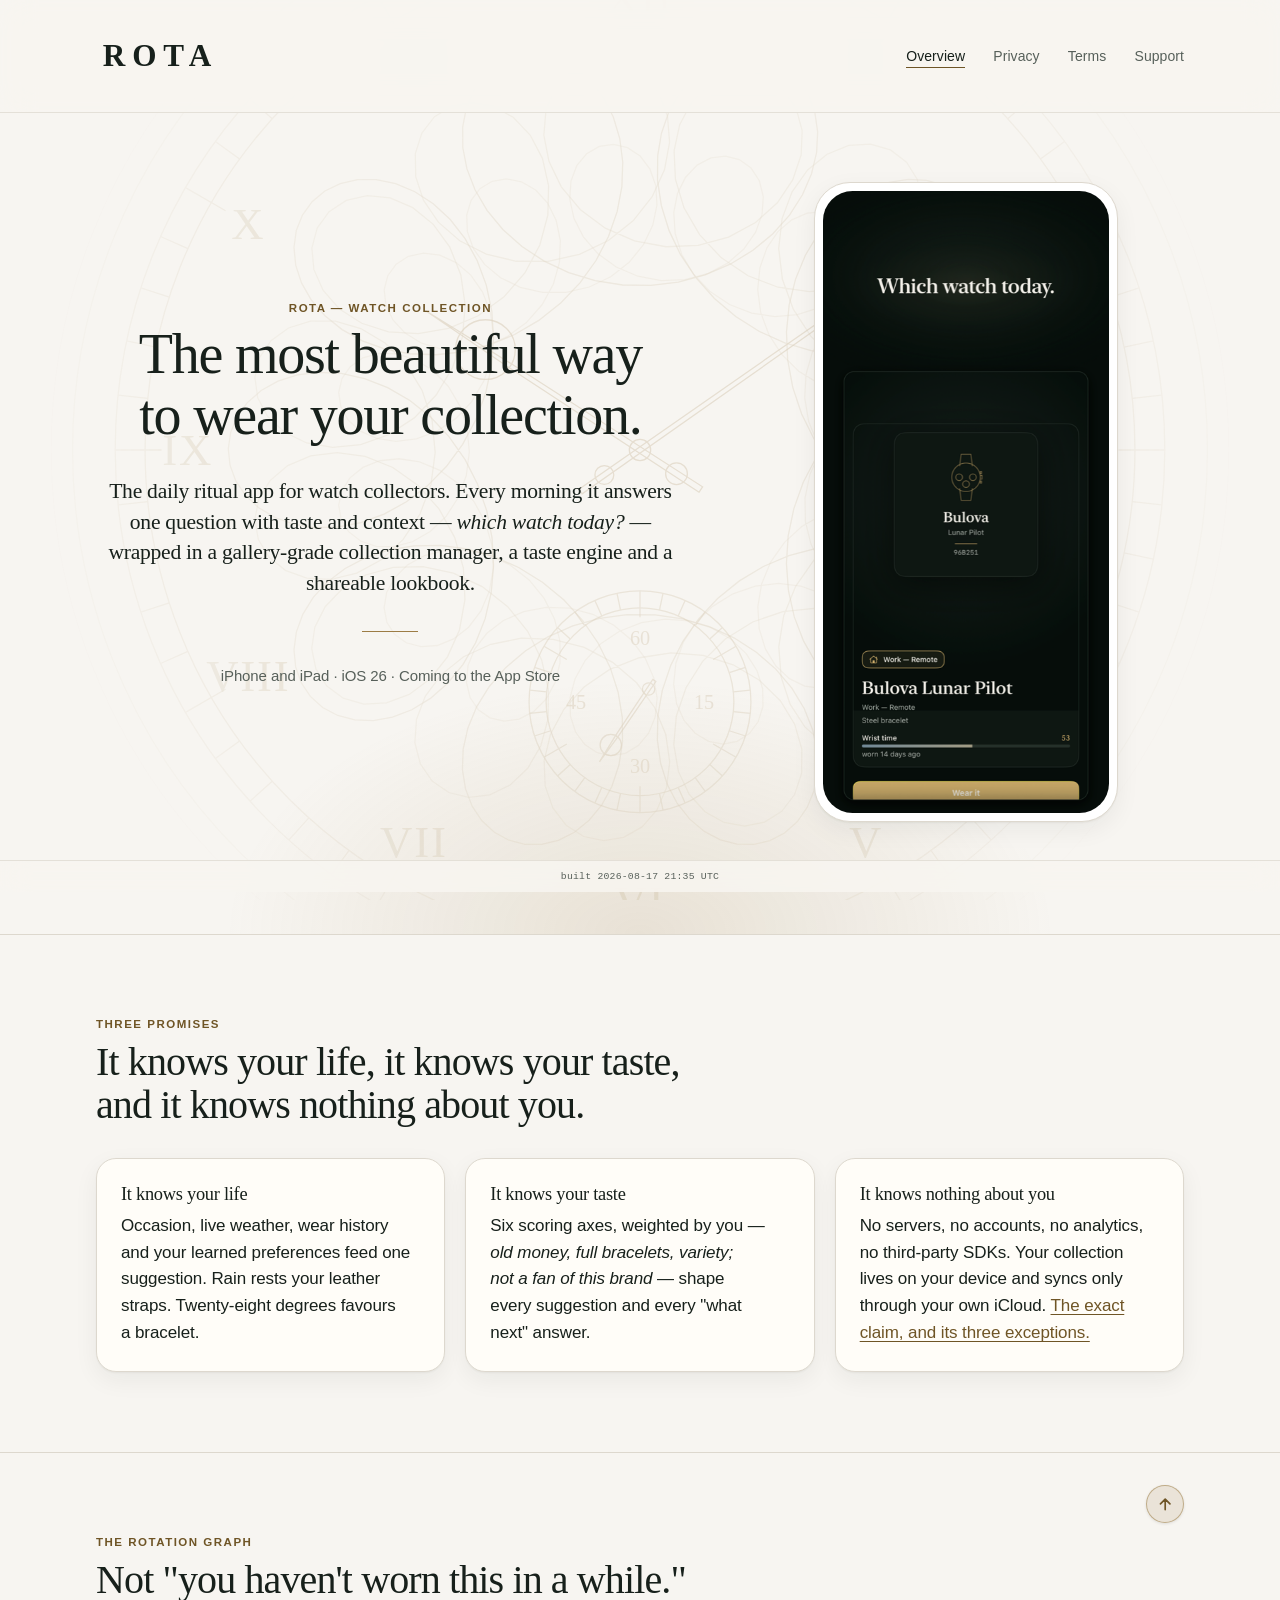
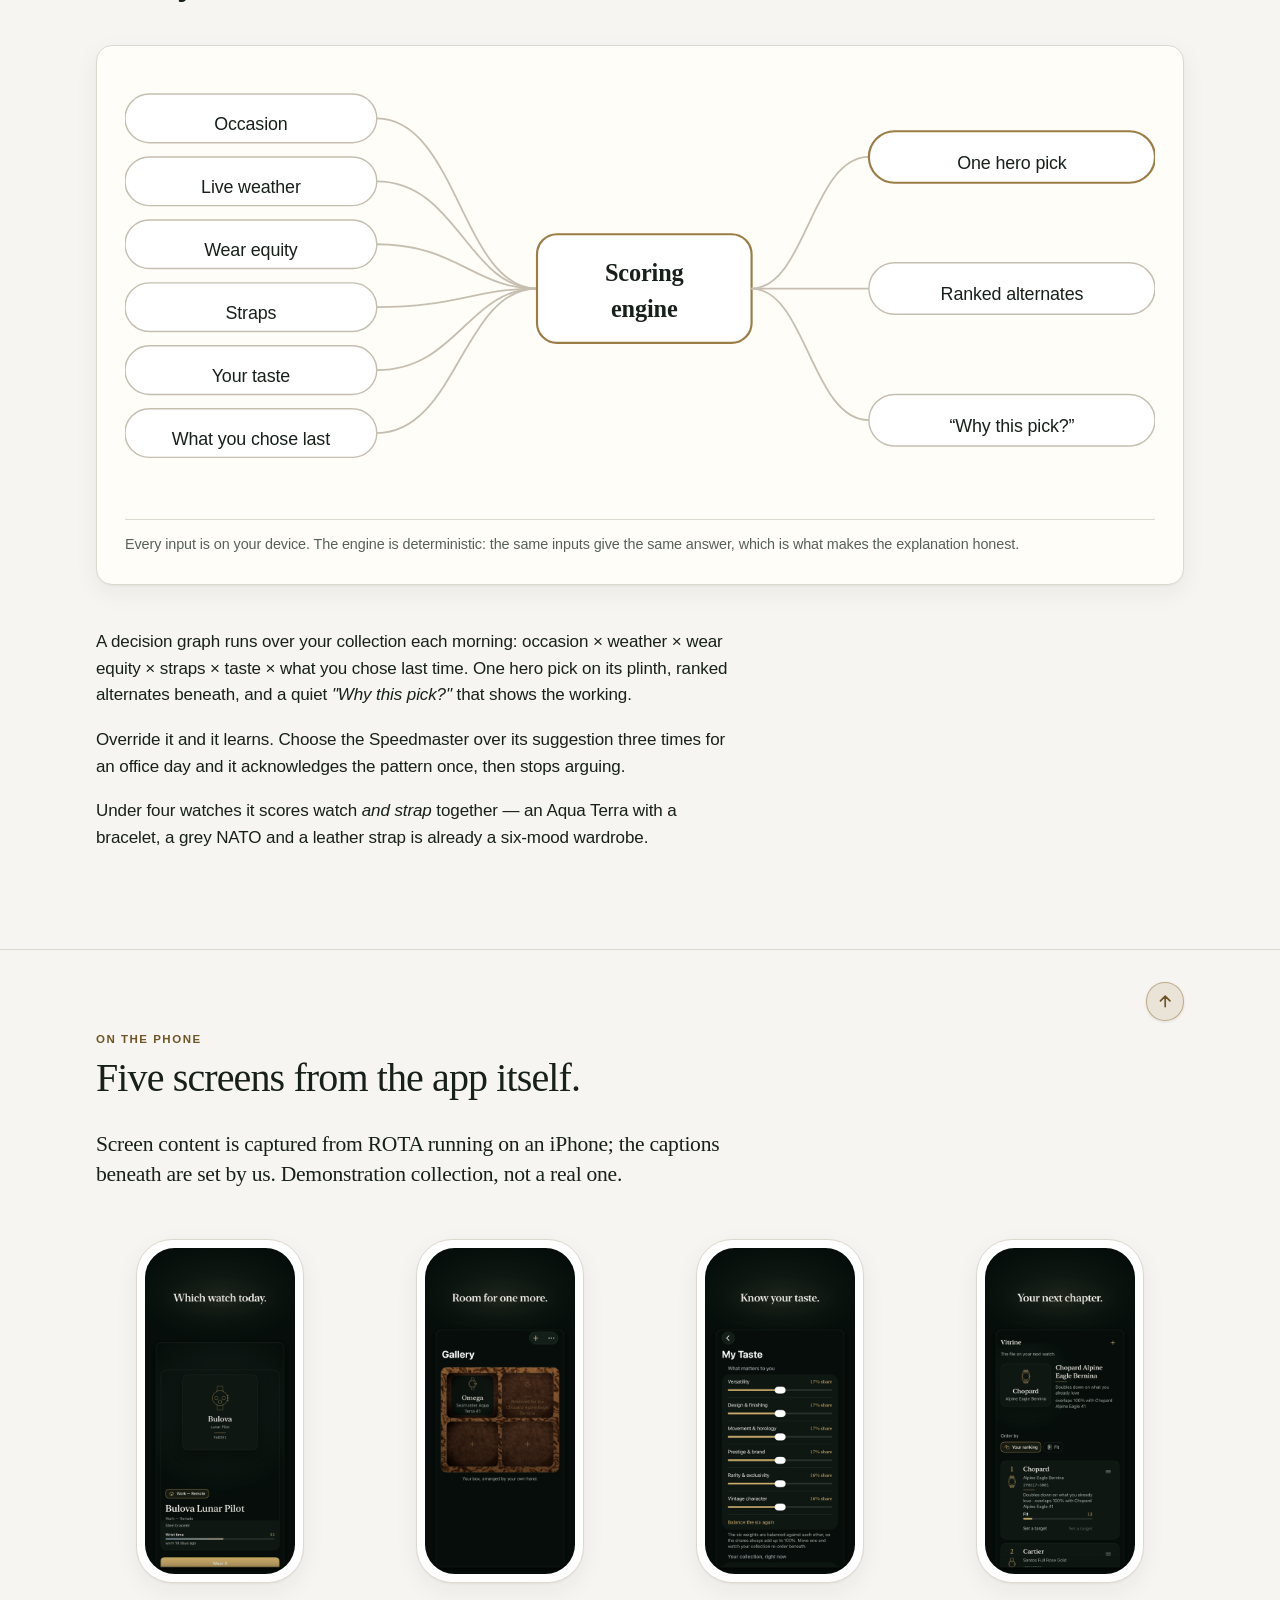
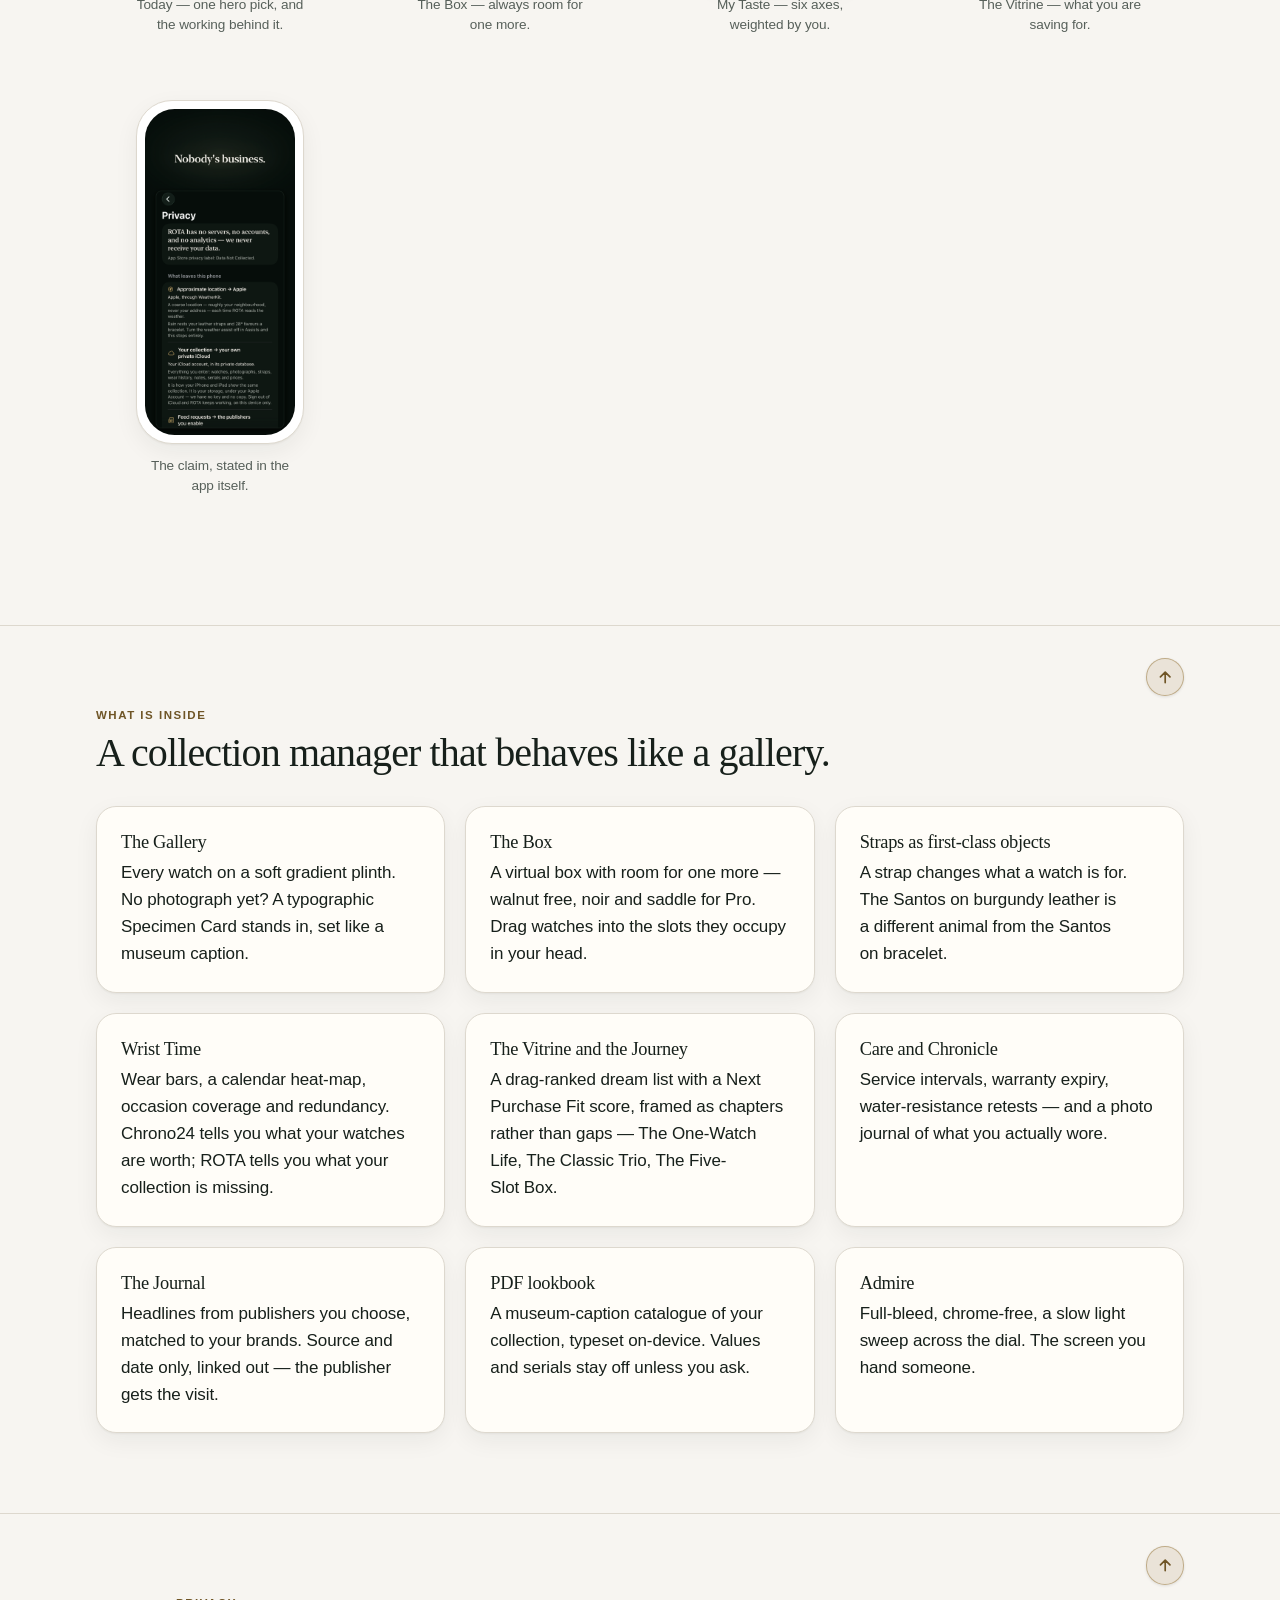
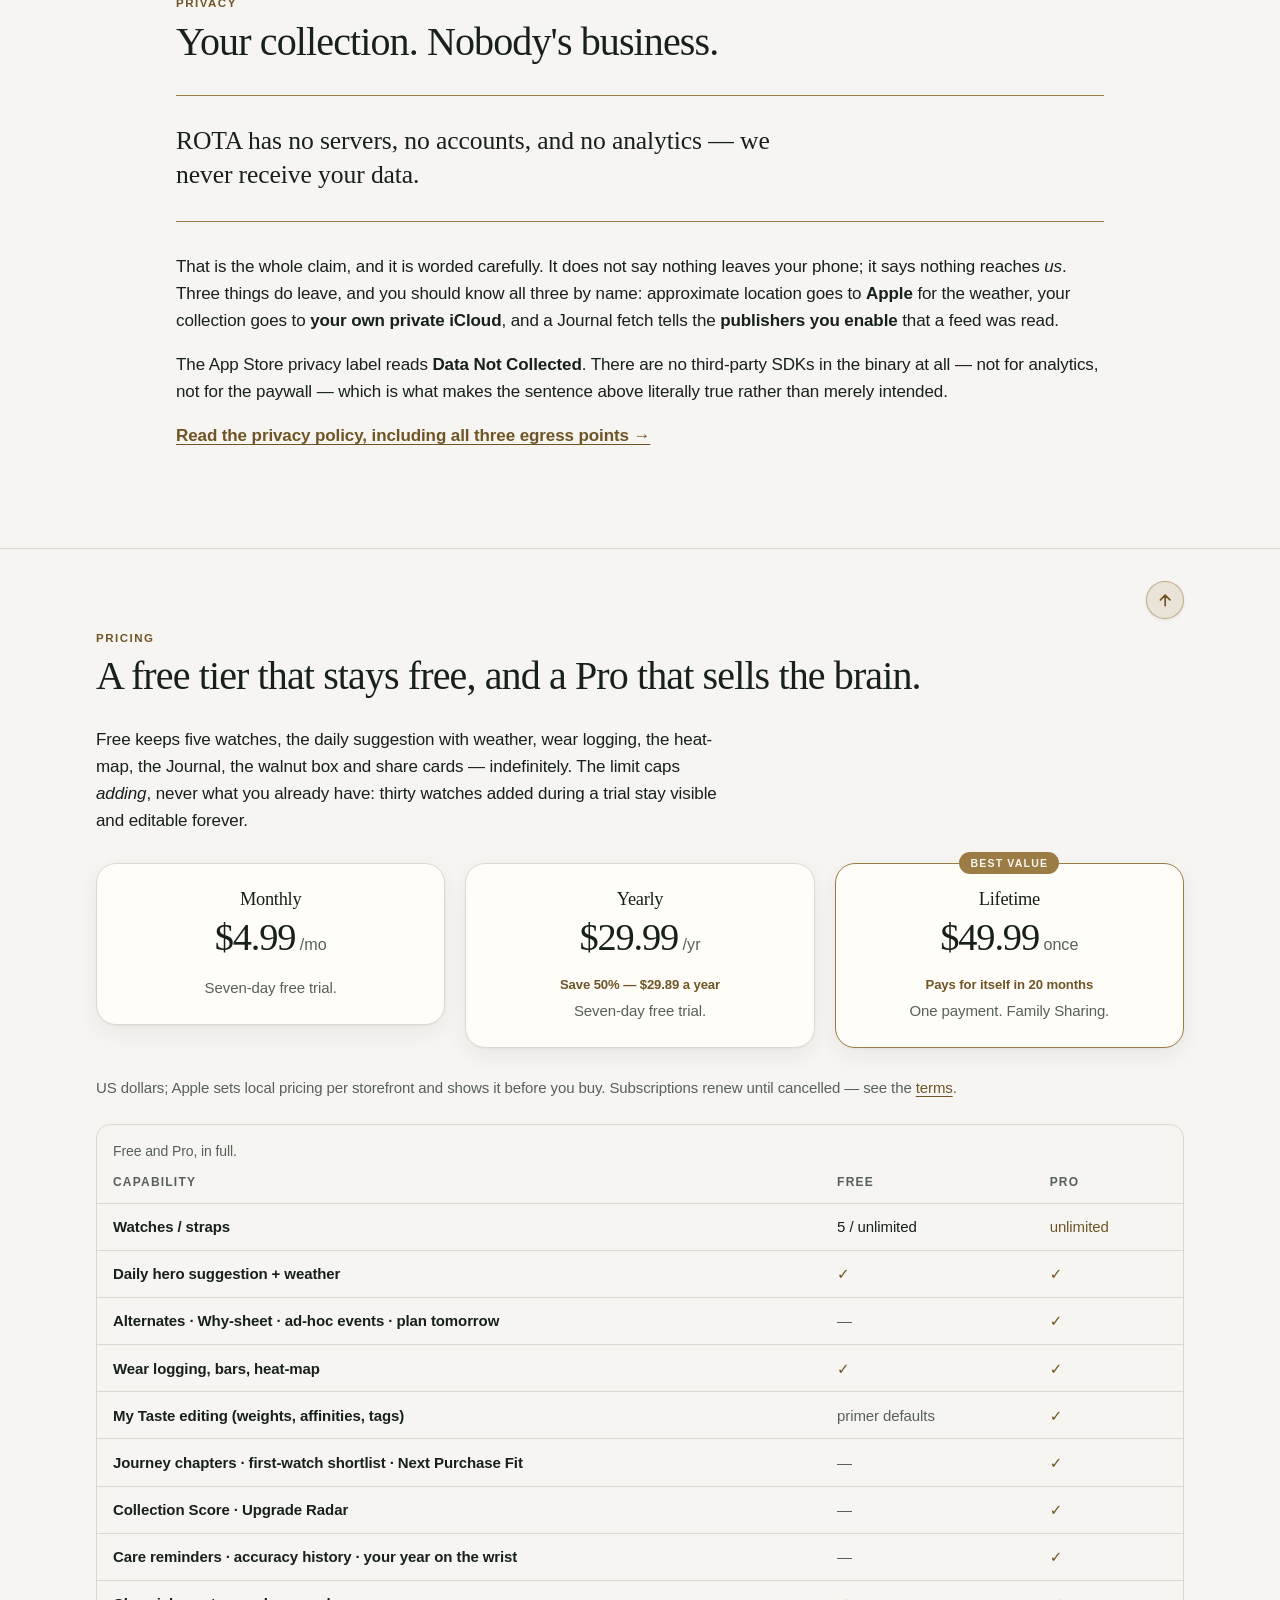
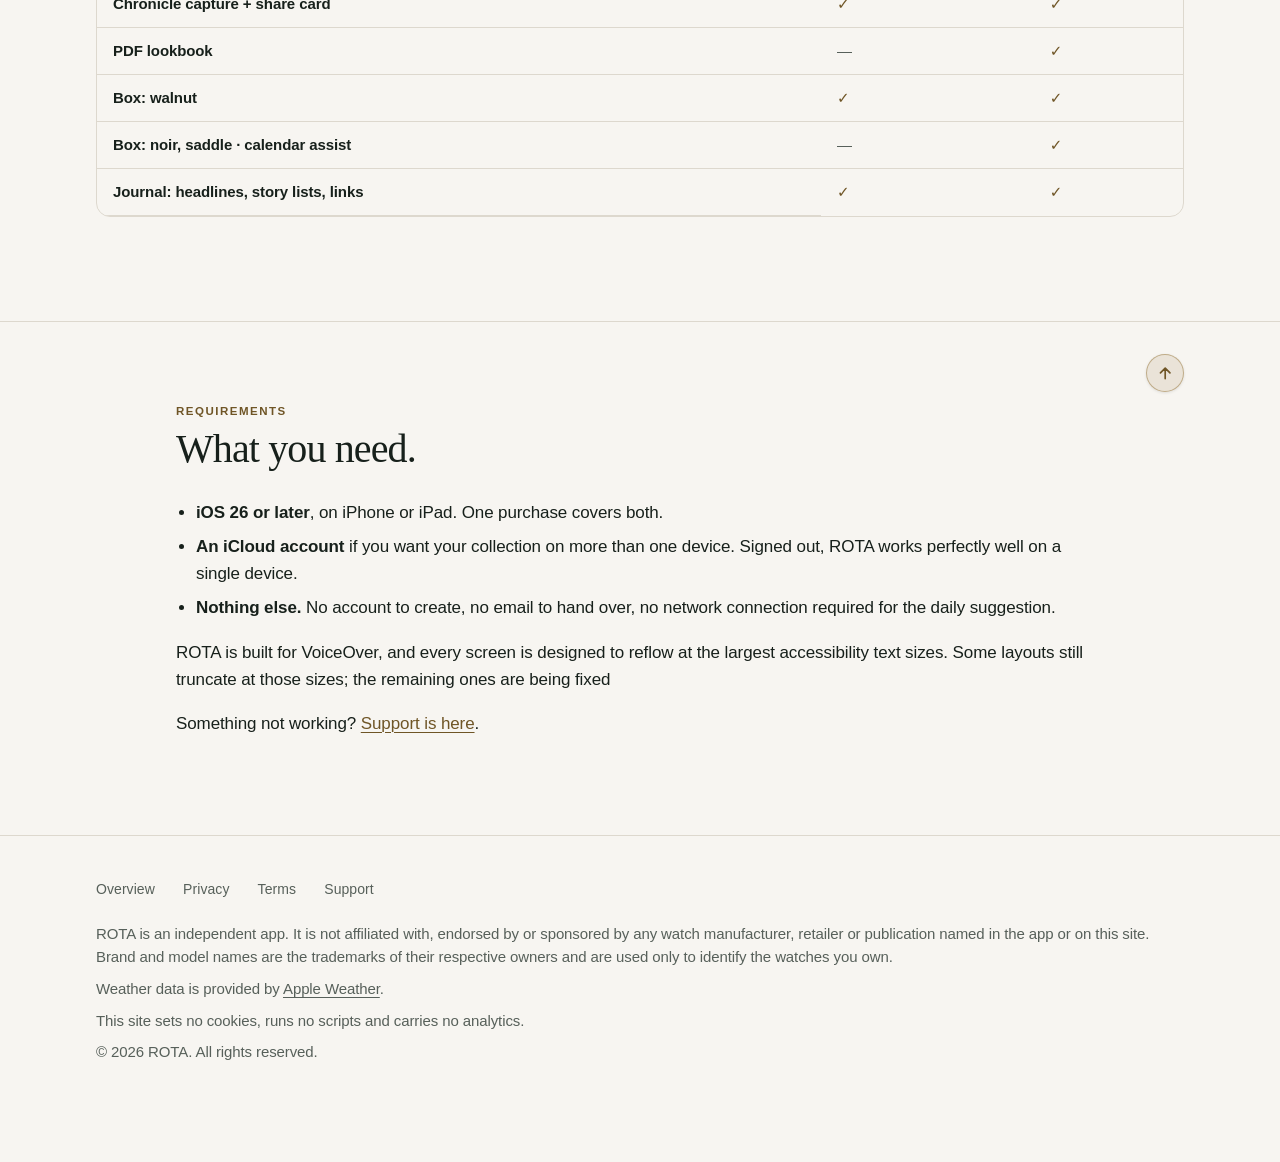
==== commit 41484bdb: "Section arrows clear of the scrollbar — 2026-08-17 21:35 UTC" ====
--- a/docs/index.html
+++ b/docs/index.html
@@ -7,7 +7,7 @@
 <meta name="description" content="ROTA is the daily ritual app for watch collectors. Every morning it answers one question with taste and context: which watch today? No servers, no accounts, no analytics.">
 <meta name="color-scheme" content="light dark">
 <meta name="theme-color" content="#0E1512">
-<link rel="stylesheet" href="assets/rota.css?v=20260817213244">
+<link rel="stylesheet" href="assets/rota.css?v=20260817213501">
 </head>
 <body>
 <div class="backdrop" aria-hidden="true">
@@ -379,7 +379,7 @@
     <p>This site sets no cookies, runs no scripts and carries no analytics.</p>
     <p>© 2026 ROTA. All rights reserved.</p>
   </div>
-  <p class="buildstamp"><span class="mono">built 2026-08-17 21:32 UTC</span></p>
+  <p class="buildstamp"><span class="mono">built 2026-08-17 21:35 UTC</span></p>
 </footer>
 
 </body>
--- a/docs/assets/rota.css
+++ b/docs/assets/rota.css
@@ -1299,3 +1299,16 @@
 @media (max-width: 34rem) {
   :root { --page-inset: 1.1rem; }
 }
+
+/* Section arrows: clear of the scrollbar.
+
+   `inset-inline-end: 0` pinned them to the viewport edge, so on a desktop they
+   sat directly against the scrollbar. They now align with the content column's
+   own right edge — the same inset the text uses — which also means they move
+   with the column instead of drifting as the window widens. */
+section > .section-up {
+  inset-inline-end: max(var(--page-inset), calc((100% - var(--wide)) / 2));
+}
+@media (max-width: 34rem) {
+  section > .section-up { inset-inline-end: var(--page-inset); }
+}
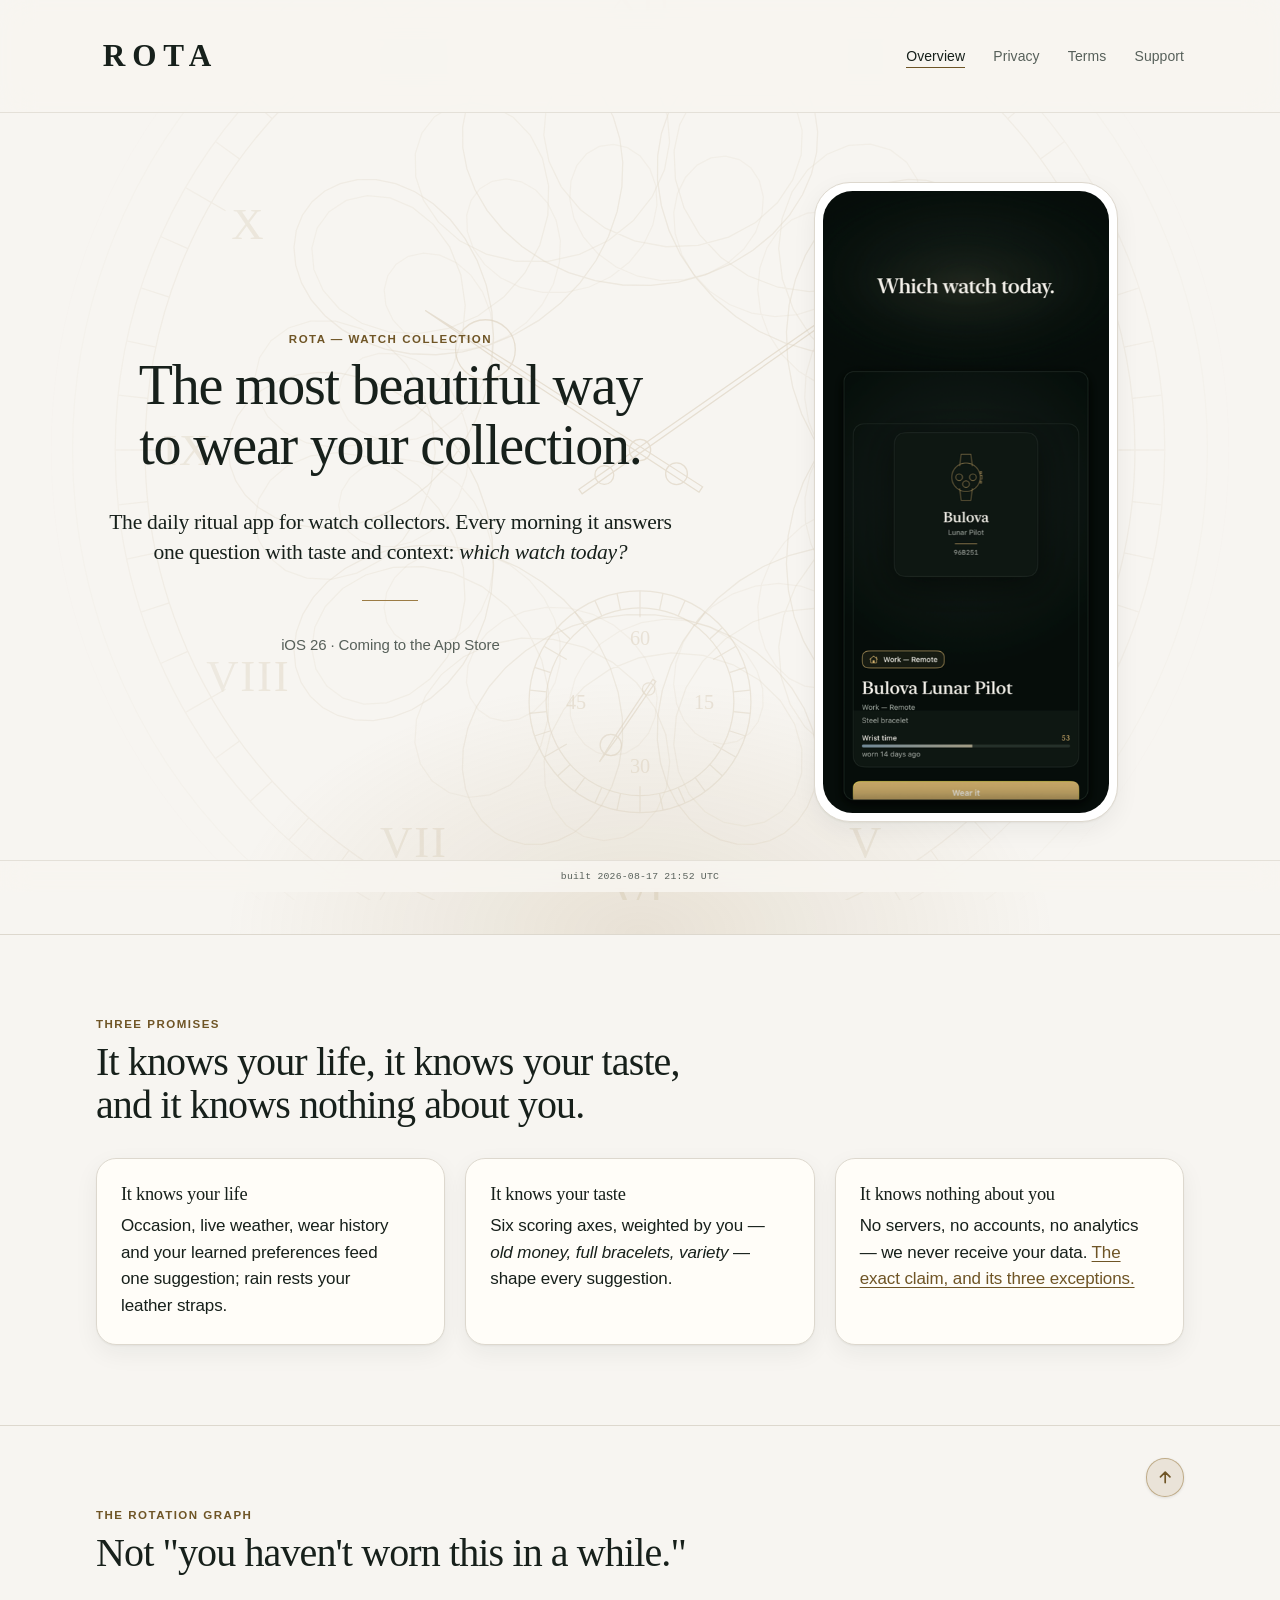
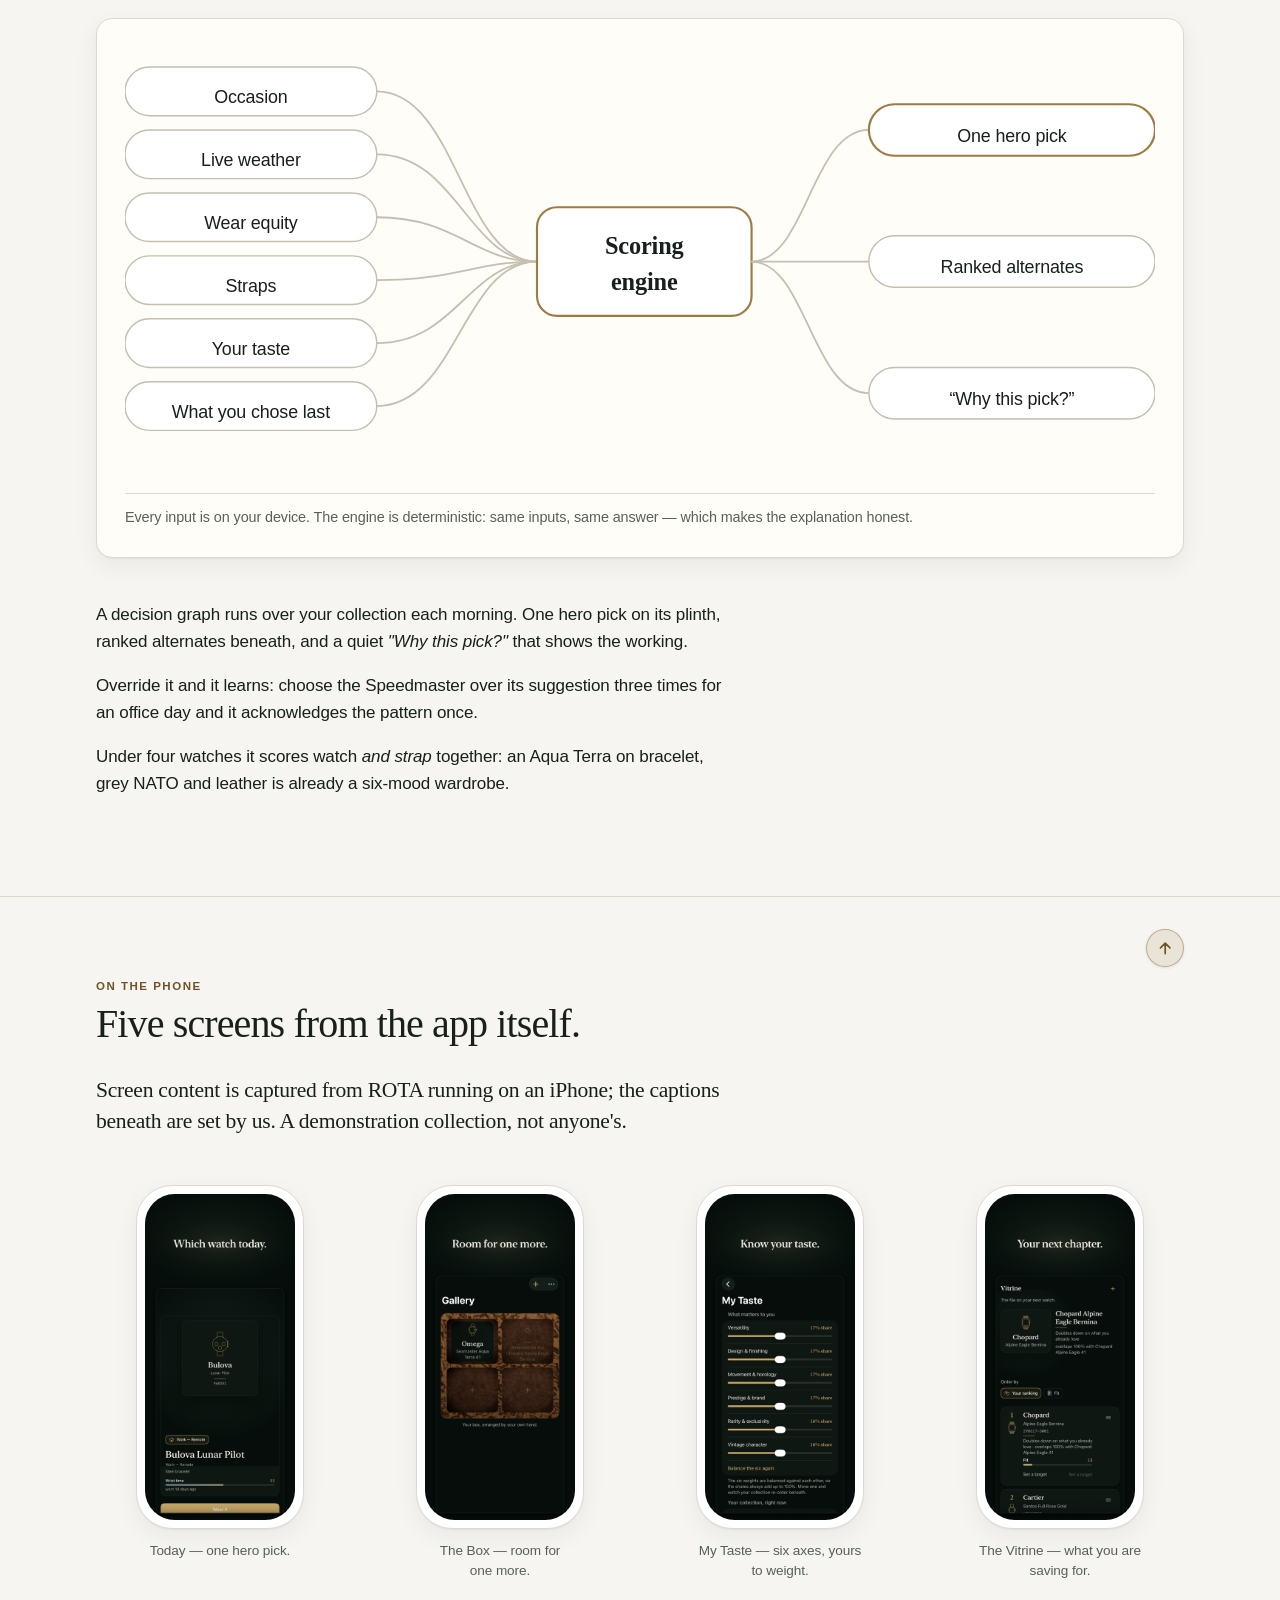
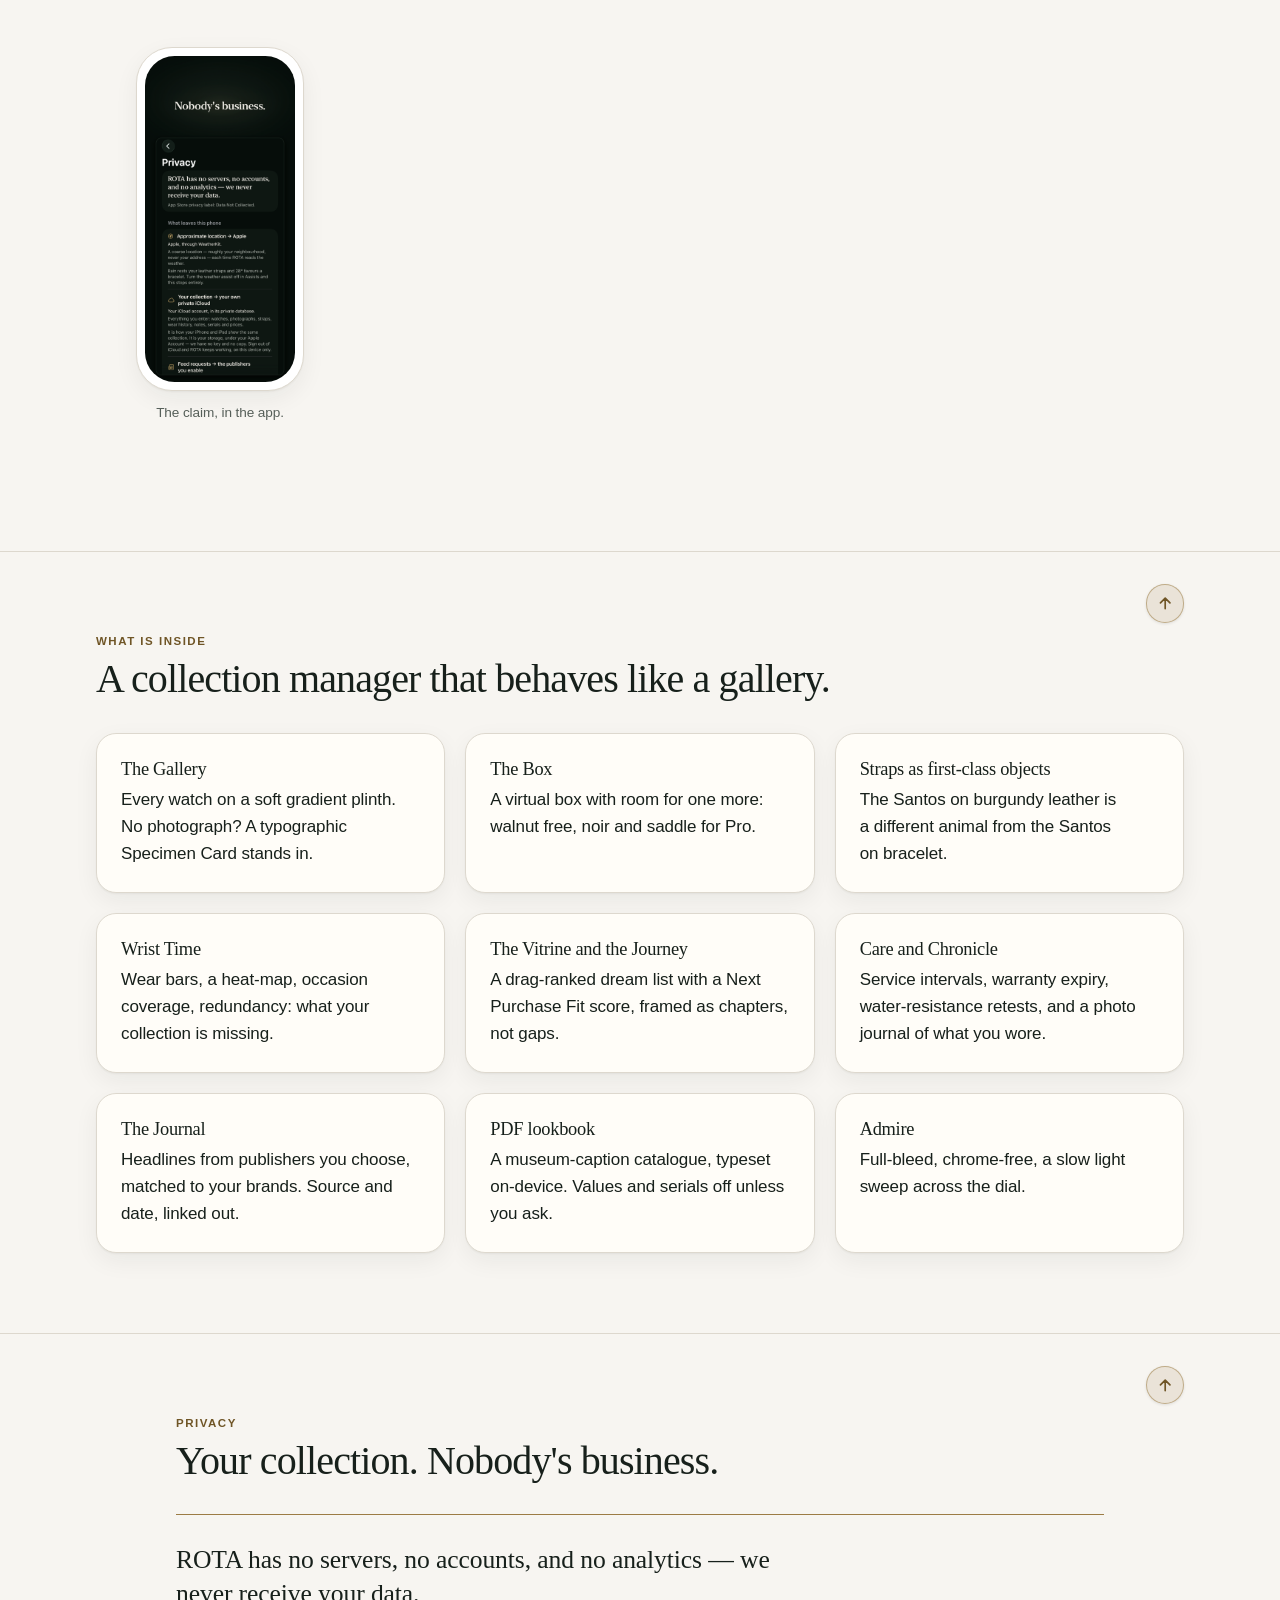
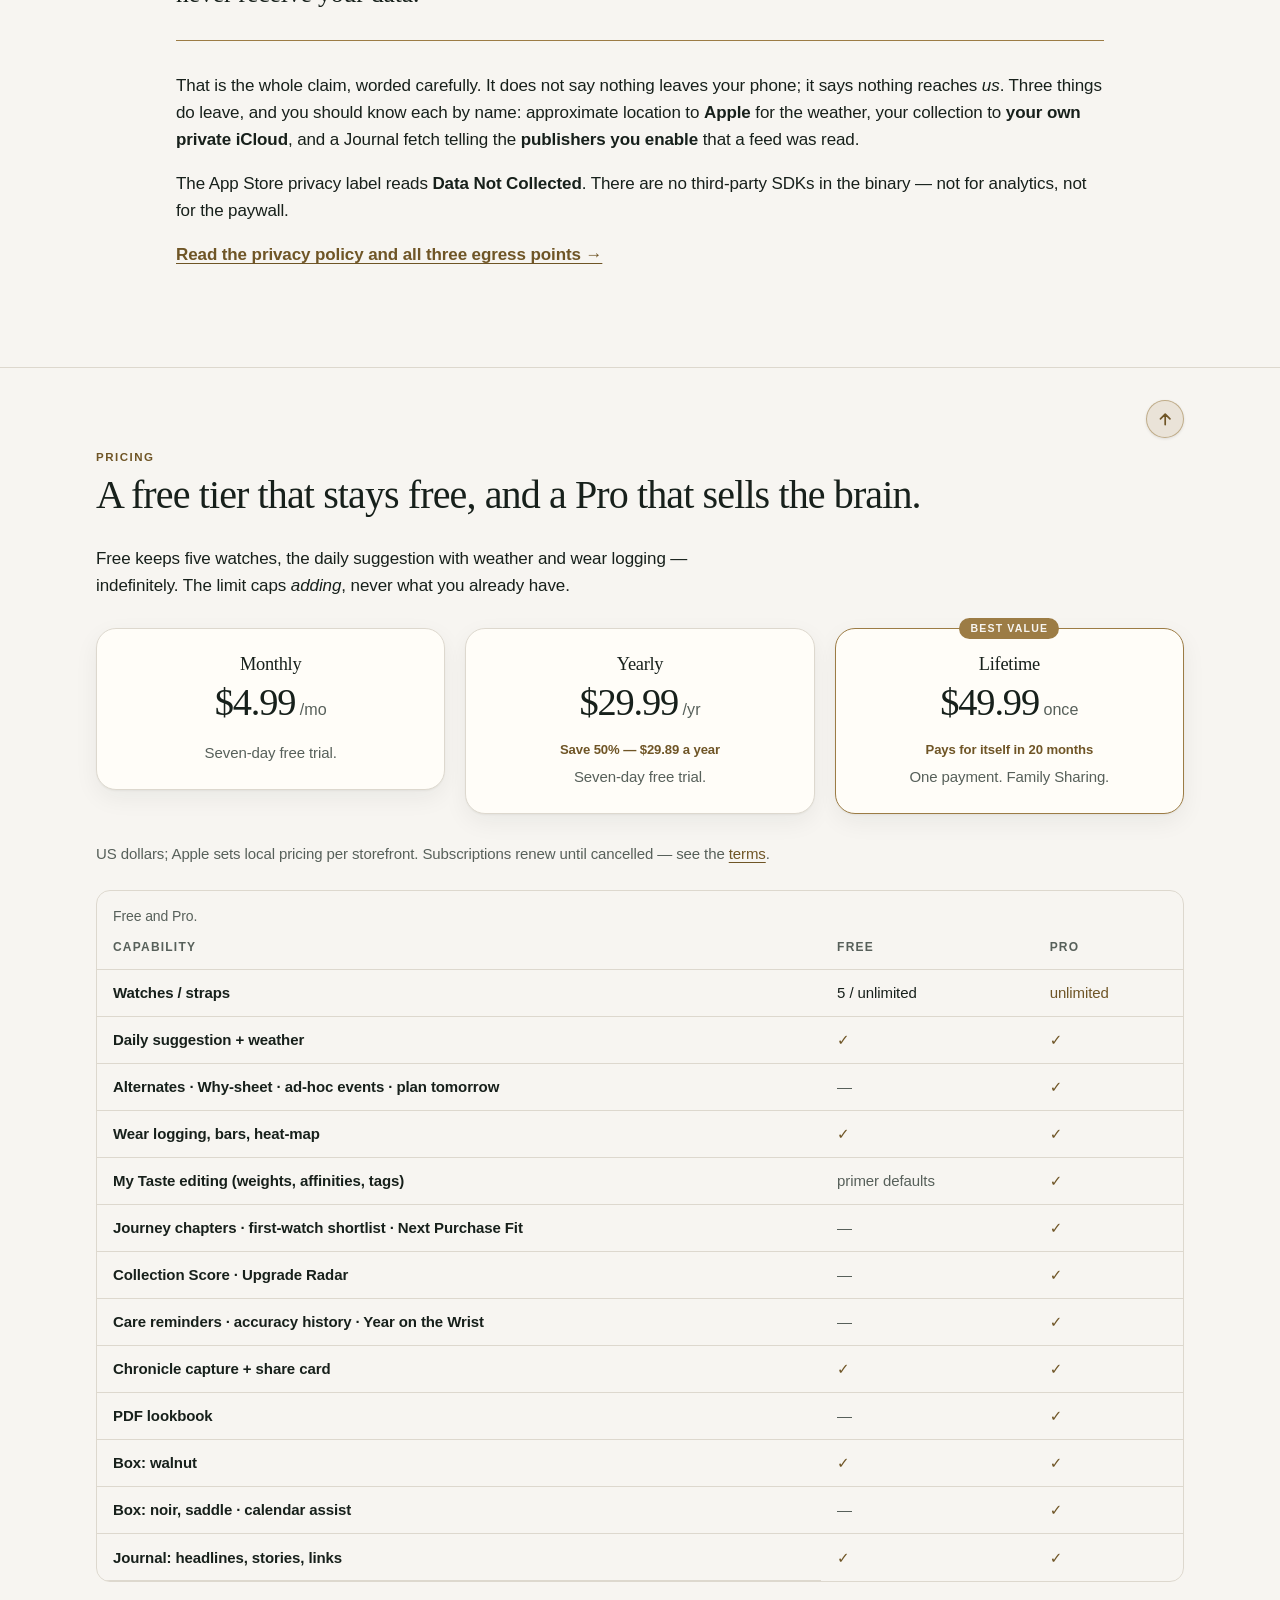
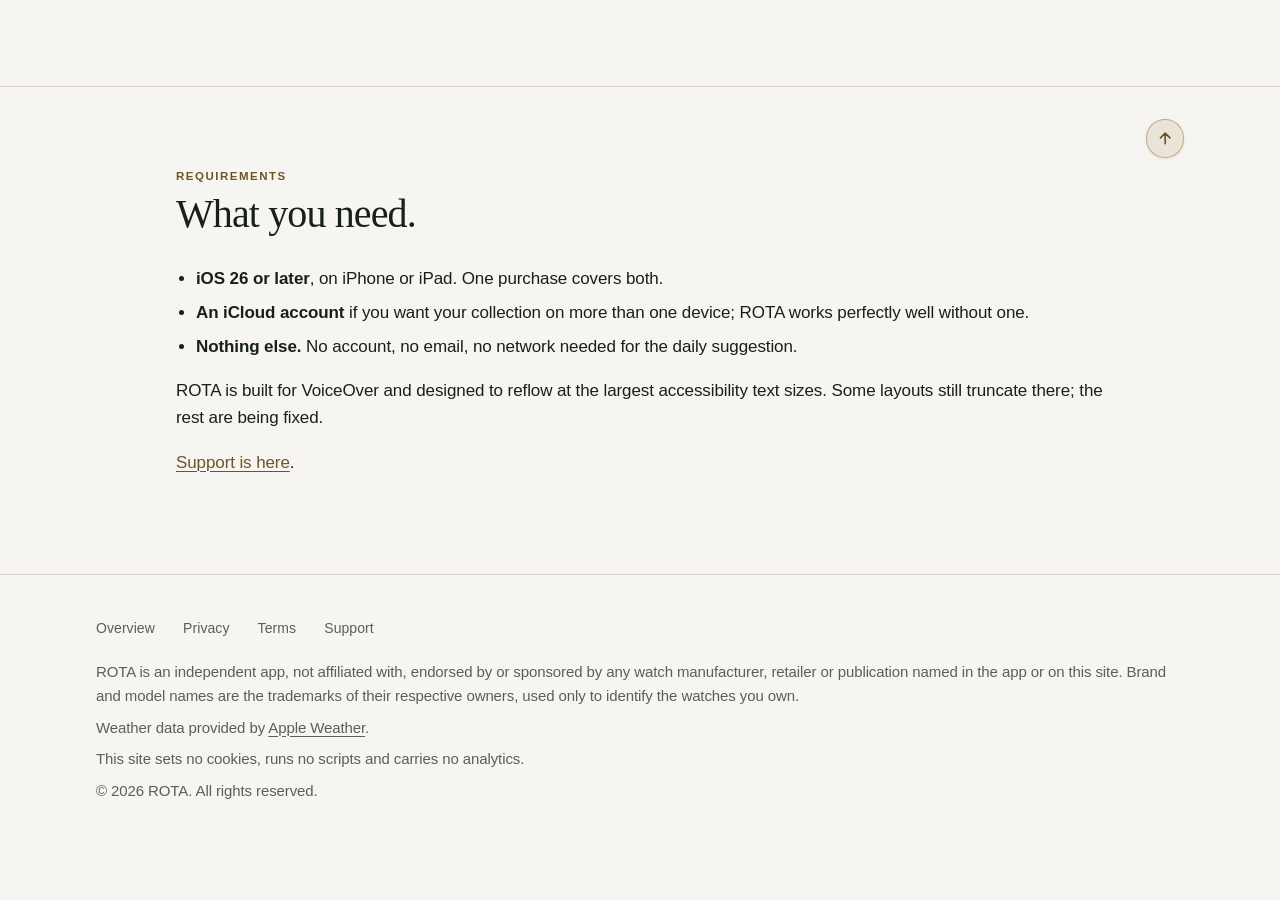
==== commit 5c6e0fdc: "Copy trimmed ~20% per page — 2026-08-17 21:52 UTC" ====
--- a/docs/index.html
+++ b/docs/index.html
@@ -7,7 +7,7 @@
 <meta name="description" content="ROTA is the daily ritual app for watch collectors. Every morning it answers one question with taste and context: which watch today? No servers, no accounts, no analytics.">
 <meta name="color-scheme" content="light dark">
 <meta name="theme-color" content="#0E1512">
-<link rel="stylesheet" href="assets/rota.css?v=20260817213501">
+<link rel="stylesheet" href="assets/rota.css?v=20260817215245">
 </head>
 <body>
 <div class="backdrop" aria-hidden="true">
@@ -54,10 +54,9 @@
         <p class="eyebrow">ROTA — watch collection</p>
         <h1 class="hero-h1">The most beautiful way<br>to wear your collection.</h1>
         <p class="lede">The daily ritual app for watch collectors. Every morning it answers one
-          question with taste and context — <em>which watch today?</em> — wrapped in a
-          gallery-grade collection manager, a taste engine and a shareable lookbook.</p>
+          question with taste and context: <em>which watch today?</em></p>
         <hr class="rule-gold">
-        <p class="small">iPhone and iPad · iOS 26 · Coming to the App Store</p>
+        <p class="small">iOS 26 · Coming to the App Store</p>
       </div>
       <div class="hero-shot">
         <div class="device" role="img"
@@ -76,19 +75,16 @@
         <div class="card">
           <h3>It knows your life</h3>
           <p>Occasion, live weather, wear history and your learned preferences feed one
-            suggestion. Rain rests your leather straps. Twenty-eight degrees favours a
-            bracelet.</p>
+            suggestion; rain rests your leather straps.</p>
         </div>
         <div class="card">
           <h3>It knows your taste</h3>
-          <p>Six scoring axes, weighted by you — <em>old money, full bracelets, variety;
-            not a fan of this brand</em> — shape every suggestion and every "what next"
-            answer.</p>
+          <p>Six scoring axes, weighted by you — <em>old money, full bracelets, variety</em>
+            — shape every suggestion.</p>
         </div>
         <div class="card">
           <h3>It knows nothing about you</h3>
-          <p>No servers, no accounts, no analytics, no third-party SDKs. Your collection
-            lives on your device and syncs only through your own iCloud.
+          <p>No servers, no accounts, no analytics — we never receive your data.
             <a href="privacy/">The exact claim, and its three exceptions.</a></p>
         </div>
       </div>
@@ -139,21 +135,18 @@
             <g transform="translate(520,224)"><rect width="200" height="36" rx="18"/><text x="100" y="23">“Why this pick?”</text></g>
           </g>
         </svg>
-        <figcaption>Every input is on your device. The engine is deterministic: the same
-          inputs give the same answer, which is what makes the explanation honest.</figcaption>
+        <figcaption>Every input is on your device. The engine is deterministic: same inputs,
+          same answer — which makes the explanation honest.</figcaption>
       </figure>
 
       <div class="prose">
-        <p>A decision graph runs over your collection each morning: occasion × weather ×
-          wear equity × straps × taste × what you chose last time. One hero pick on its
+        <p>A decision graph runs over your collection each morning. One hero pick on its
           plinth, ranked alternates beneath, and a quiet <em>"Why this pick?"</em> that shows
           the working.</p>
-        <p>Override it and it learns. Choose the Speedmaster over its suggestion three
-          times for an office day and it acknowledges the pattern once, then stops
-          arguing.</p>
-        <p>Under four watches it scores watch <em>and strap</em> together — an Aqua Terra
-          with a bracelet, a grey NATO and a leather strap is already a six-mood
-          wardrobe.</p>
+        <p>Override it and it learns: choose the Speedmaster over its suggestion three
+          times for an office day and it acknowledges the pattern once.</p>
+        <p>Under four watches it scores watch <em>and strap</em> together: an Aqua Terra on
+          bracelet, grey NATO and leather is already a six-mood wardrobe.</p>
       </div>
     </div>
   </section>
@@ -164,27 +157,27 @@
       <p class="eyebrow">On the phone</p>
       <h2 id="screens-h">Five screens from the app itself.</h2>
       <p class="lede">Screen content is captured from ROTA running on an iPhone; the
-        captions beneath are set by us. Demonstration collection, not a real one.</p>
+        captions beneath are set by us. A demonstration collection, not anyone's.</p>
       <ul class="shots">
         <li>
           <figure>
             <div class="device"><img src="assets/shots/01-today.png" width="440" height="956"
                  alt="The Today screen: a Bulova Lunar Pilot on a plinth, tagged Work — Remote, with wear history and a Wear it button." loading="lazy" decoding="async"></div>
-            <figcaption>Today — one hero pick, and the working behind it.</figcaption>
+            <figcaption>Today — one hero pick.</figcaption>
           </figure>
         </li>
         <li>
           <figure>
             <div class="device"><img src="assets/shots/02-box.png" width="440" height="956"
                  alt="The Box: a virtual watch box with filled slots and one empty cushion." loading="lazy" decoding="async"></div>
-            <figcaption>The Box — always room for one more.</figcaption>
+            <figcaption>The Box — room for one more.</figcaption>
           </figure>
         </li>
         <li>
           <figure>
             <div class="device"><img src="assets/shots/03-taste.png" width="440" height="956"
                  alt="My Taste: six scoring axes with sliders the owner tunes." loading="lazy" decoding="async"></div>
-            <figcaption>My Taste — six axes, weighted by you.</figcaption>
+            <figcaption>My Taste — six axes, yours to weight.</figcaption>
           </figure>
         </li>
         <li>
@@ -198,7 +191,7 @@
           <figure>
             <div class="device"><img src="assets/shots/05-privacy.png" width="440" height="956"
                  alt="The privacy manifesto screen, naming each of the three things that leave the device." loading="lazy" decoding="async"></div>
-            <figcaption>The claim, stated in the app itself.</figcaption>
+            <figcaption>The claim, in the app.</figcaption>
           </figure>
         </li>
       </ul>
@@ -213,49 +206,46 @@
       <div class="grid">
         <div class="card">
           <h3>The Gallery</h3>
-          <p>Every watch on a soft gradient plinth. No photograph yet? A typographic Specimen
-            Card stands in, set like a museum caption.</p>
+          <p>Every watch on a soft gradient plinth. No photograph? A typographic Specimen
+            Card stands in.</p>
         </div>
         <div class="card">
           <h3>The Box</h3>
-          <p>A virtual box with room for one more — walnut free, noir and saddle for Pro.
-            Drag watches into the slots they occupy in your head.</p>
+          <p>A virtual box with room for one more: walnut free, noir and saddle for Pro.</p>
         </div>
         <div class="card">
           <h3>Straps as first-class objects</h3>
-          <p>A strap changes what a watch is for. The Santos on burgundy leather is a different
-            animal from the Santos on bracelet.</p>
+          <p>The Santos on burgundy leather is a different animal from the Santos on
+            bracelet.</p>
         </div>
         <div class="card">
           <h3>Wrist Time</h3>
-          <p>Wear bars, a calendar heat-map, occasion coverage and redundancy. Chrono24
-            tells you what your watches are worth; ROTA tells you what your collection is
+          <p>Wear bars, a heat-map, occasion coverage, redundancy: what your collection is
             missing.</p>
         </div>
         <div class="card">
           <h3>The Vitrine and the Journey</h3>
-          <p>A drag-ranked dream list with a Next Purchase Fit score, framed as chapters rather than
-            gaps — The One-Watch Life, The Classic Trio, The Five-Slot Box.</p>
+          <p>A drag-ranked dream list with a Next Purchase Fit score, framed as chapters,
+            not gaps.</p>
         </div>
         <div class="card">
           <h3>Care and Chronicle</h3>
-          <p>Service intervals, warranty expiry, water-resistance retests — and a photo journal of
-            what you actually wore.</p>
+          <p>Service intervals, warranty expiry, water-resistance retests, and a photo
+            journal of what you wore.</p>
         </div>
         <div class="card">
           <h3>The Journal</h3>
-          <p>Headlines from publishers you choose, matched to your brands. Source and date only,
-            linked out — the publisher gets the visit.</p>
+          <p>Headlines from publishers you choose, matched to your brands. Source and date,
+            linked out.</p>
         </div>
         <div class="card">
           <h3>PDF lookbook</h3>
-          <p>A museum-caption catalogue of your collection, typeset on-device. Values and serials
-            stay off unless you ask.</p>
+          <p>A museum-caption catalogue, typeset on-device. Values and serials off unless
+            you ask.</p>
         </div>
         <div class="card">
           <h3>Admire</h3>
-          <p>Full-bleed, chrome-free, a slow light sweep across the dial. The screen you hand
-            someone.</p>
+          <p>Full-bleed, chrome-free, a slow light sweep across the dial.</p>
         </div>
       </div>
     </div>
@@ -269,16 +259,14 @@
       <div class="claim">
         <p>ROTA has no servers, no accounts, and no analytics — we never receive your data.</p>
       </div>
-      <p>That is the whole claim, and it is worded carefully. It does not say nothing leaves
-        your phone; it says nothing reaches <em>us</em>. Three things do leave, and you
-        should know all three by name: approximate location goes to <strong>Apple</strong>
-        for the weather, your collection goes to <strong>your own private iCloud</strong>,
-        and a Journal fetch tells the <strong>publishers you enable</strong> that a feed was
-        read.</p>
+      <p>That is the whole claim, worded carefully. It does not say nothing leaves your
+        phone; it says nothing reaches <em>us</em>. Three things do leave, and you should
+        know each by name: approximate location to <strong>Apple</strong> for the weather,
+        your collection to <strong>your own private iCloud</strong>, and a Journal fetch
+        telling the <strong>publishers you enable</strong> that a feed was read.</p>
       <p>The App Store privacy label reads <strong>Data Not Collected</strong>. There are no
-        third-party SDKs in the binary at all — not for analytics, not for the paywall —
-        which is what makes the sentence above literally true rather than merely intended.</p>
-      <p><a href="privacy/"><strong>Read the privacy policy, including all three egress
+        third-party SDKs in the binary — not for analytics, not for the paywall.</p>
+      <p><a href="privacy/"><strong>Read the privacy policy and all three egress
         points →</strong></a></p>
     </div>
   </section>
@@ -289,10 +277,8 @@
       <p class="eyebrow">Pricing</p>
       <h2 id="pricing-h">A free tier that stays free, and a Pro that sells the brain.</h2>
       <div class="prose">
-        <p>Free keeps five watches, the daily suggestion with weather, wear logging, the
-          heat-map, the Journal, the walnut box and share cards — indefinitely. The limit
-          caps <em>adding</em>, never what you already have: thirty watches added during a
-          trial stay visible and editable forever.</p>
+        <p>Free keeps five watches, the daily suggestion with weather and wear logging —
+          indefinitely. The limit caps <em>adding</em>, never what you already have.</p>
       </div>
       <div class="plans">
         <div class="card card-price">
@@ -314,30 +300,29 @@
           <p class="small">One payment. Family Sharing.</p>
         </div>
       </div>
-      <p class="small">US dollars; Apple sets local pricing per storefront and shows it
-        before you buy. Subscriptions renew until cancelled — see the
-        <a href="terms/">terms</a>.</p>
+      <p class="small">US dollars; Apple sets local pricing per storefront. Subscriptions
+        renew until cancelled — see the <a href="terms/">terms</a>.</p>
 
       <div class="table-scroll">
         <table>
-          <caption>Free and Pro, in full.</caption>
+          <caption>Free and Pro.</caption>
           <thead>
             <tr><th scope="col">Capability</th><th scope="col">Free</th><th scope="col">Pro</th></tr>
           </thead>
           <tbody>
             <tr><th scope="row">Watches / straps</th><td>5 / unlimited</td><td class="yes">unlimited</td></tr>
-            <tr><th scope="row">Daily hero suggestion + weather</th><td class="yes">✓</td><td class="yes">✓</td></tr>
+            <tr><th scope="row">Daily suggestion + weather</th><td class="yes">✓</td><td class="yes">✓</td></tr>
             <tr><th scope="row">Alternates · Why-sheet · ad-hoc events · plan tomorrow</th><td class="no">—</td><td class="yes">✓</td></tr>
             <tr><th scope="row">Wear logging, bars, heat-map</th><td class="yes">✓</td><td class="yes">✓</td></tr>
             <tr><th scope="row">My Taste editing (weights, affinities, tags)</th><td class="no">primer defaults</td><td class="yes">✓</td></tr>
             <tr><th scope="row">Journey chapters · first-watch shortlist · Next Purchase Fit</th><td class="no">—</td><td class="yes">✓</td></tr>
             <tr><th scope="row">Collection Score · Upgrade Radar</th><td class="no">—</td><td class="yes">✓</td></tr>
-            <tr><th scope="row">Care reminders · accuracy history · your year on the wrist</th><td class="no">—</td><td class="yes">✓</td></tr>
+            <tr><th scope="row">Care reminders · accuracy history · Year on the Wrist</th><td class="no">—</td><td class="yes">✓</td></tr>
             <tr><th scope="row">Chronicle capture + share card</th><td class="yes">✓</td><td class="yes">✓</td></tr>
             <tr><th scope="row">PDF lookbook</th><td class="no">—</td><td class="yes">✓</td></tr>
             <tr><th scope="row">Box: walnut</th><td class="yes">✓</td><td class="yes">✓</td></tr>
             <tr><th scope="row">Box: noir, saddle · calendar assist</th><td class="no">—</td><td class="yes">✓</td></tr>
-            <tr><th scope="row">Journal: headlines, story lists, links</th><td class="yes">✓</td><td class="yes">✓</td></tr>
+            <tr><th scope="row">Journal: headlines, stories, links</th><td class="yes">✓</td><td class="yes">✓</td></tr>
           </tbody>
         </table>
       </div>
@@ -352,12 +337,12 @@
       <ul>
         <li><strong>iOS 26 or later</strong>, on iPhone or iPad. One purchase covers both.</li>
         <li><strong>An iCloud account</strong> if you want your collection on more than one
-          device. Signed out, ROTA works perfectly well on a single device.</li>
-        <li><strong>Nothing else.</strong> No account to create, no email to hand over, no
-          network connection required for the daily suggestion.</li>
+          device; ROTA works perfectly well without one.</li>
+        <li><strong>Nothing else.</strong> No account, no email, no network needed for the
+          daily suggestion.</li>
       </ul>
-      <p>ROTA is built for VoiceOver, and every screen is designed to reflow at the largest accessibility text sizes. Some layouts still truncate at those sizes; the remaining ones are being fixed</p>
-      <p>Something not working? <a href="support/">Support is here</a>.</p>
+      <p>ROTA is built for VoiceOver and designed to reflow at the largest accessibility text sizes. Some layouts still truncate there; the rest are being fixed.</p>
+      <p><a href="support/">Support is here</a>.</p>
     </div>
   </section>
 
@@ -371,15 +356,15 @@
       <a href="terms/">Terms</a>
       <a href="support/">Support</a>
     </nav>
-    <p>ROTA is an independent app. It is not affiliated with, endorsed by or sponsored by
-      any watch manufacturer, retailer or publication named in the app or on this site.
-      Brand and model names are the trademarks of their respective owners and are used only
-      to identify the watches you own.</p>
-    <p>Weather data is provided by <a href="https://weatherkit.apple.com/legal-attribution.html">Apple Weather</a>.</p>
+    <p>ROTA is an independent app, not affiliated with, endorsed by or sponsored by any
+      watch manufacturer, retailer or publication named in the app or on this site. Brand
+      and model names are the trademarks of their respective owners, used only to identify
+      the watches you own.</p>
+    <p>Weather data provided by <a href="https://weatherkit.apple.com/legal-attribution.html">Apple Weather</a>.</p>
     <p>This site sets no cookies, runs no scripts and carries no analytics.</p>
     <p>© 2026 ROTA. All rights reserved.</p>
   </div>
-  <p class="buildstamp"><span class="mono">built 2026-08-17 21:35 UTC</span></p>
+  <p class="buildstamp"><span class="mono">built 2026-08-17 21:52 UTC</span></p>
 </footer>
 
 </body>
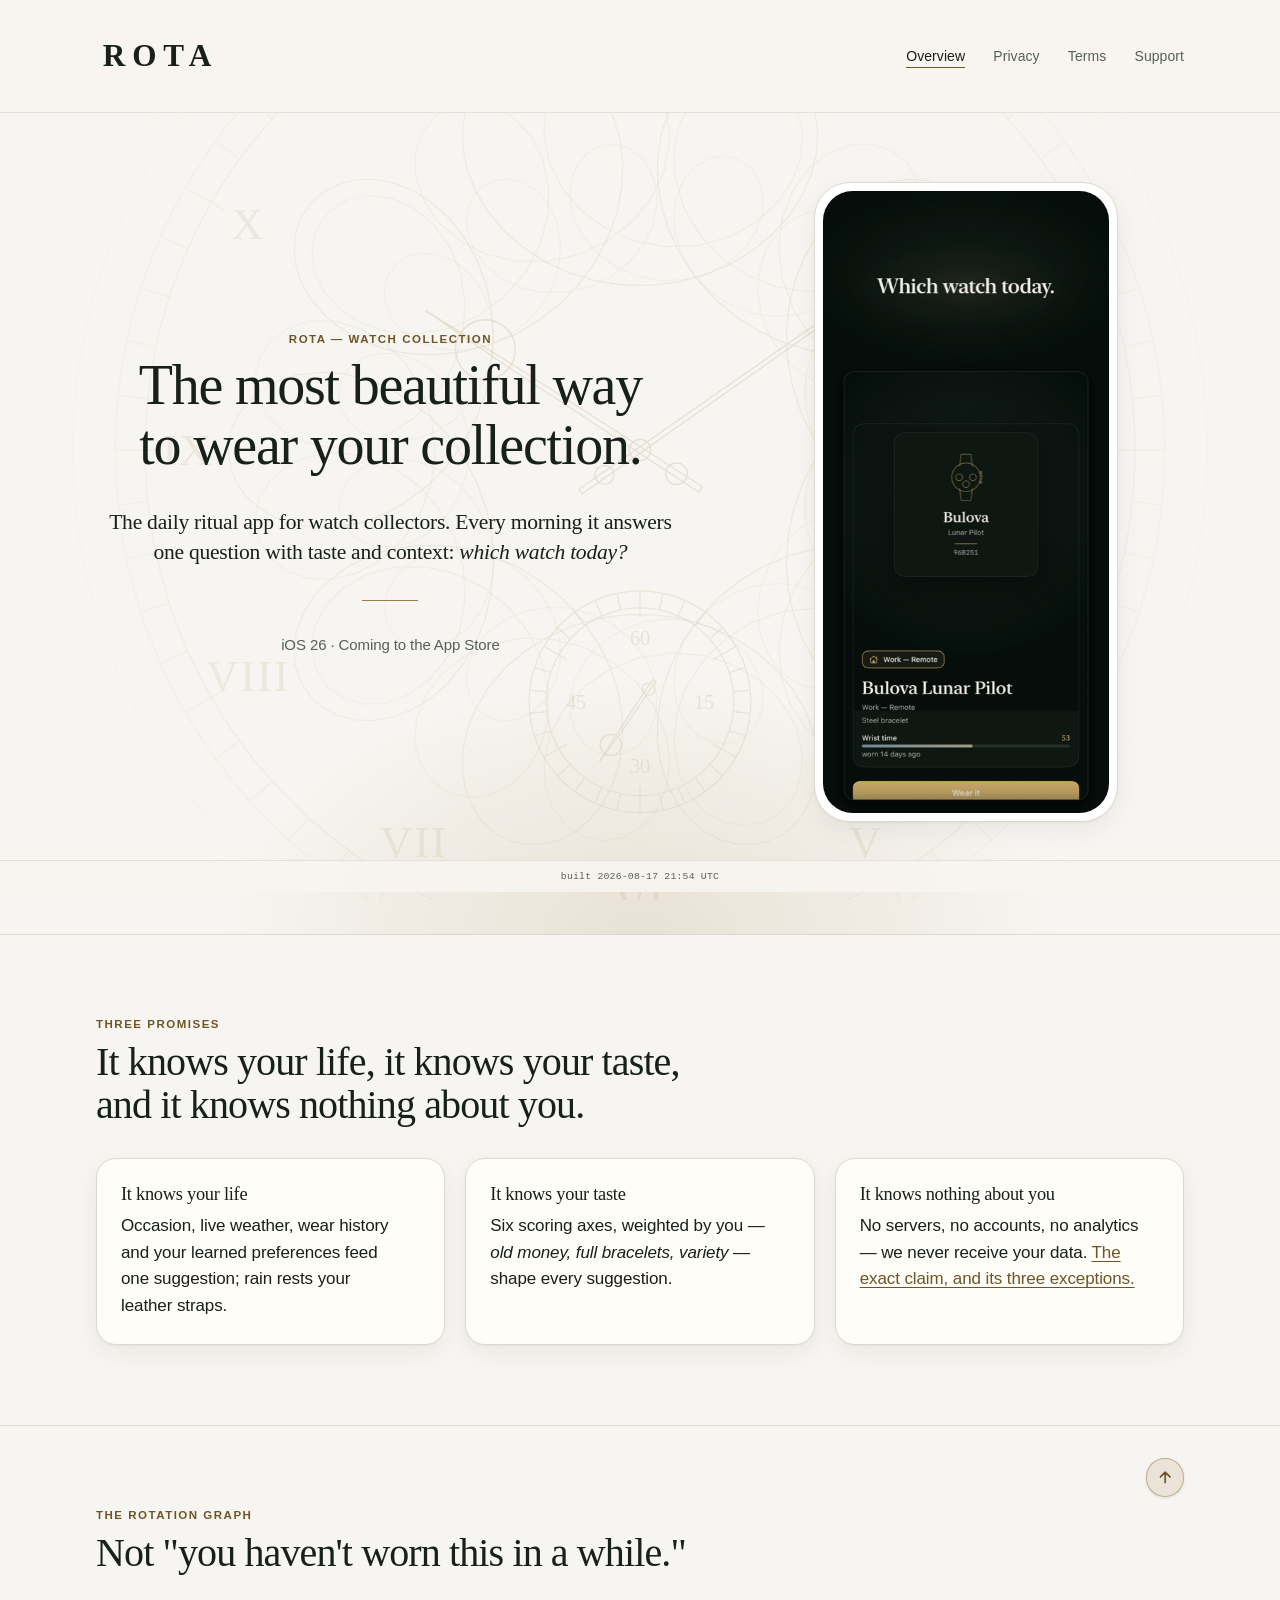
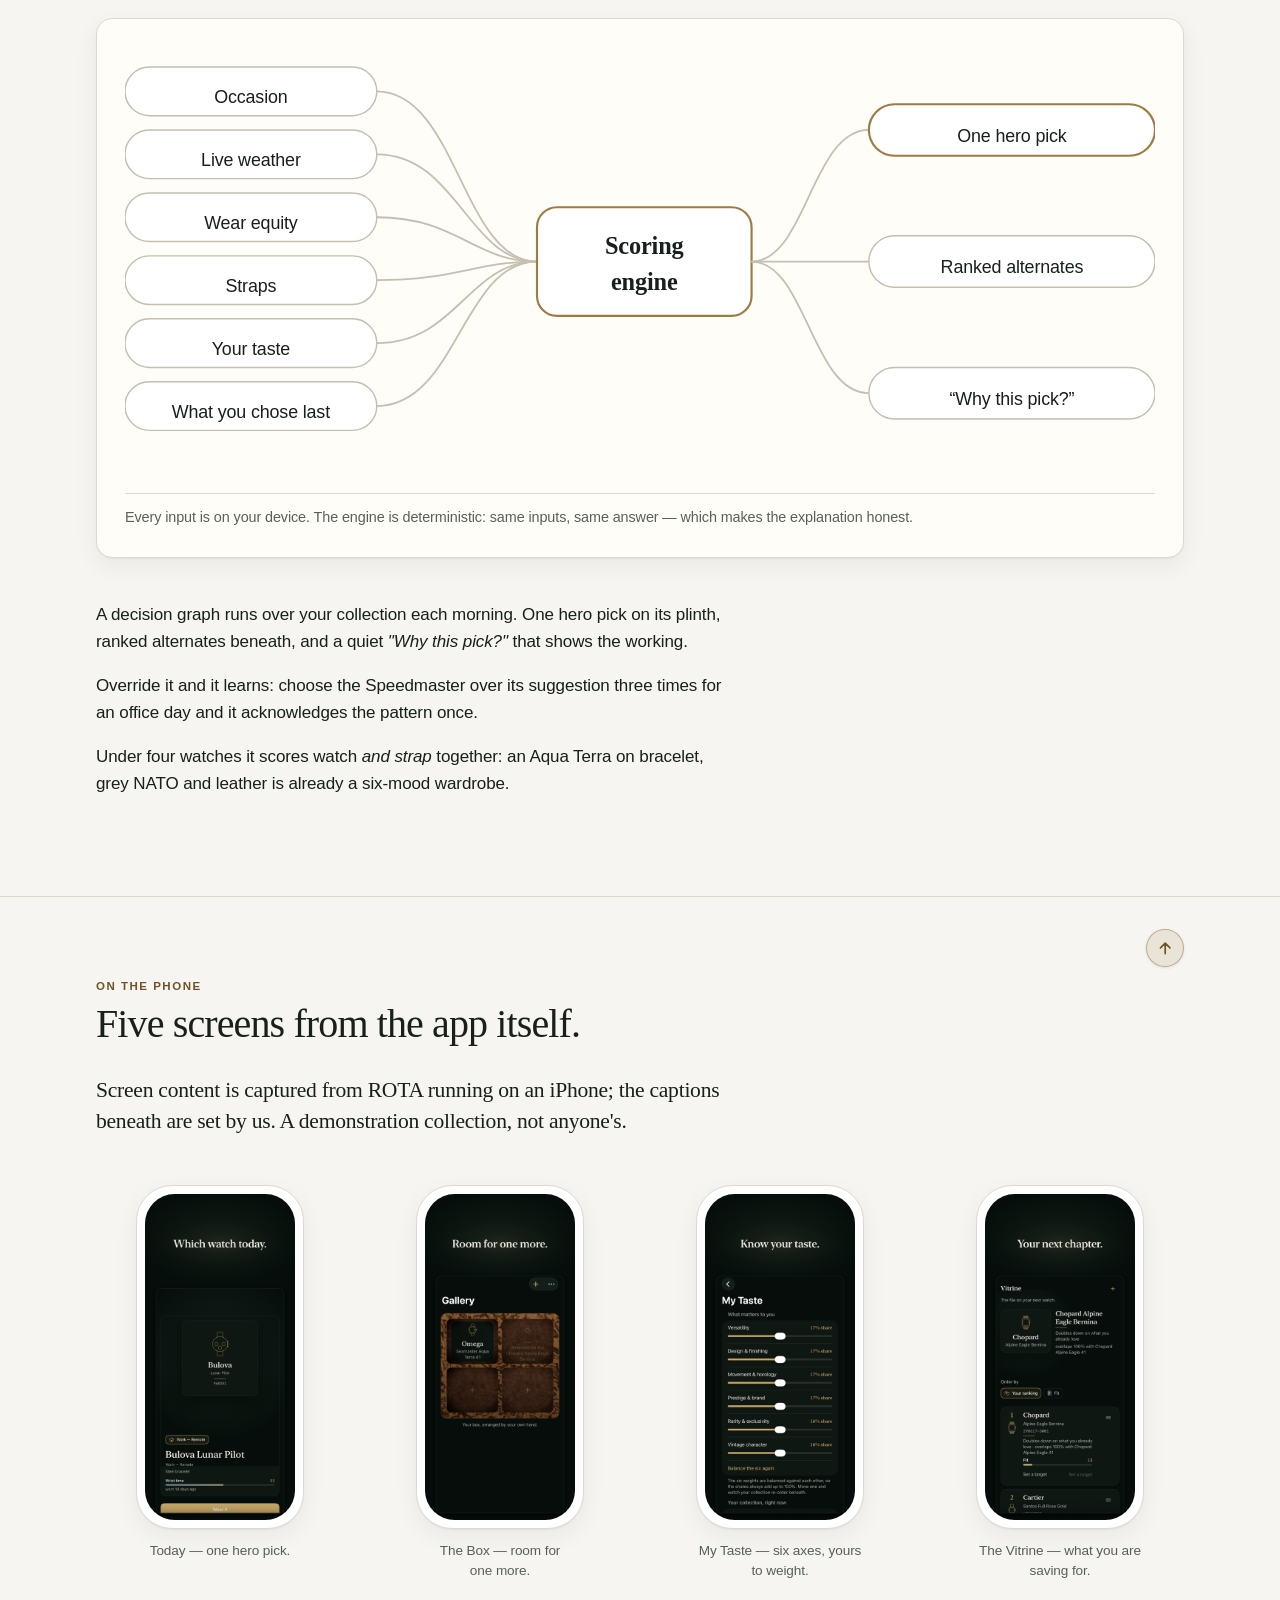
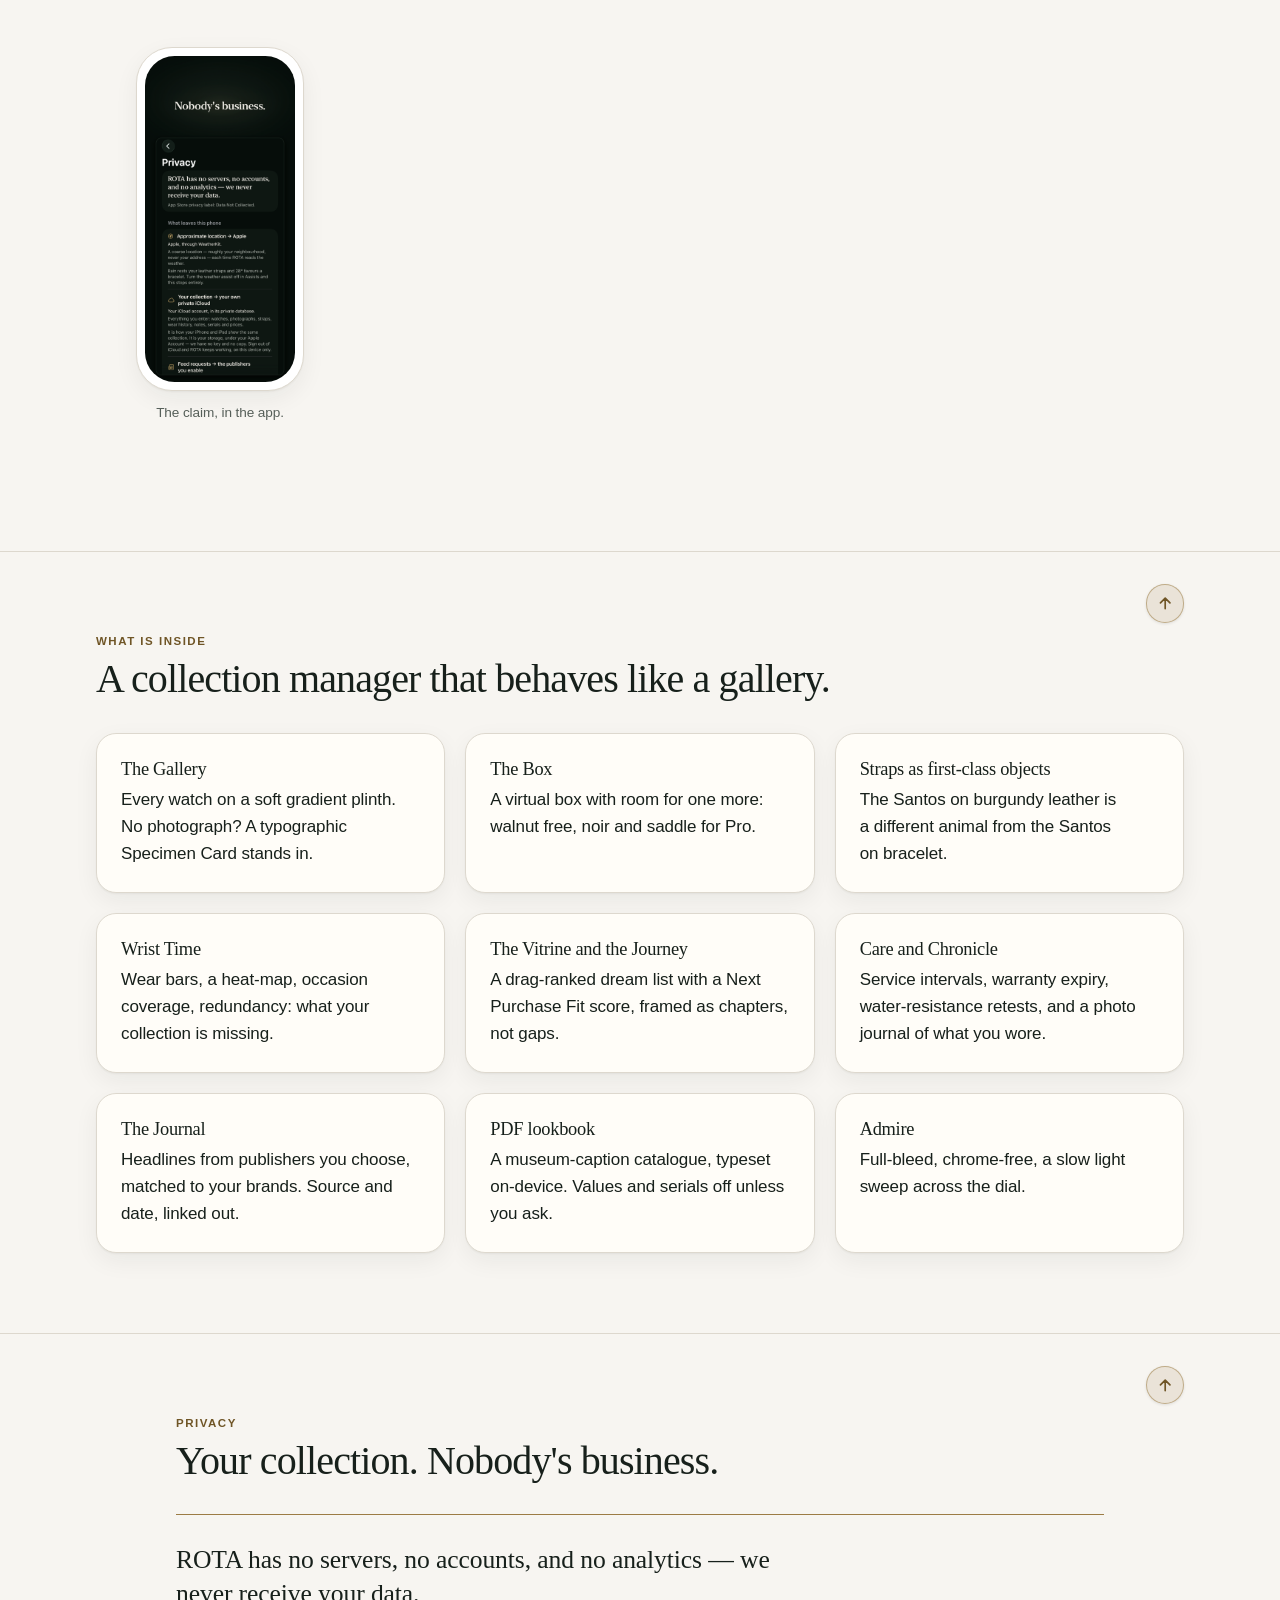
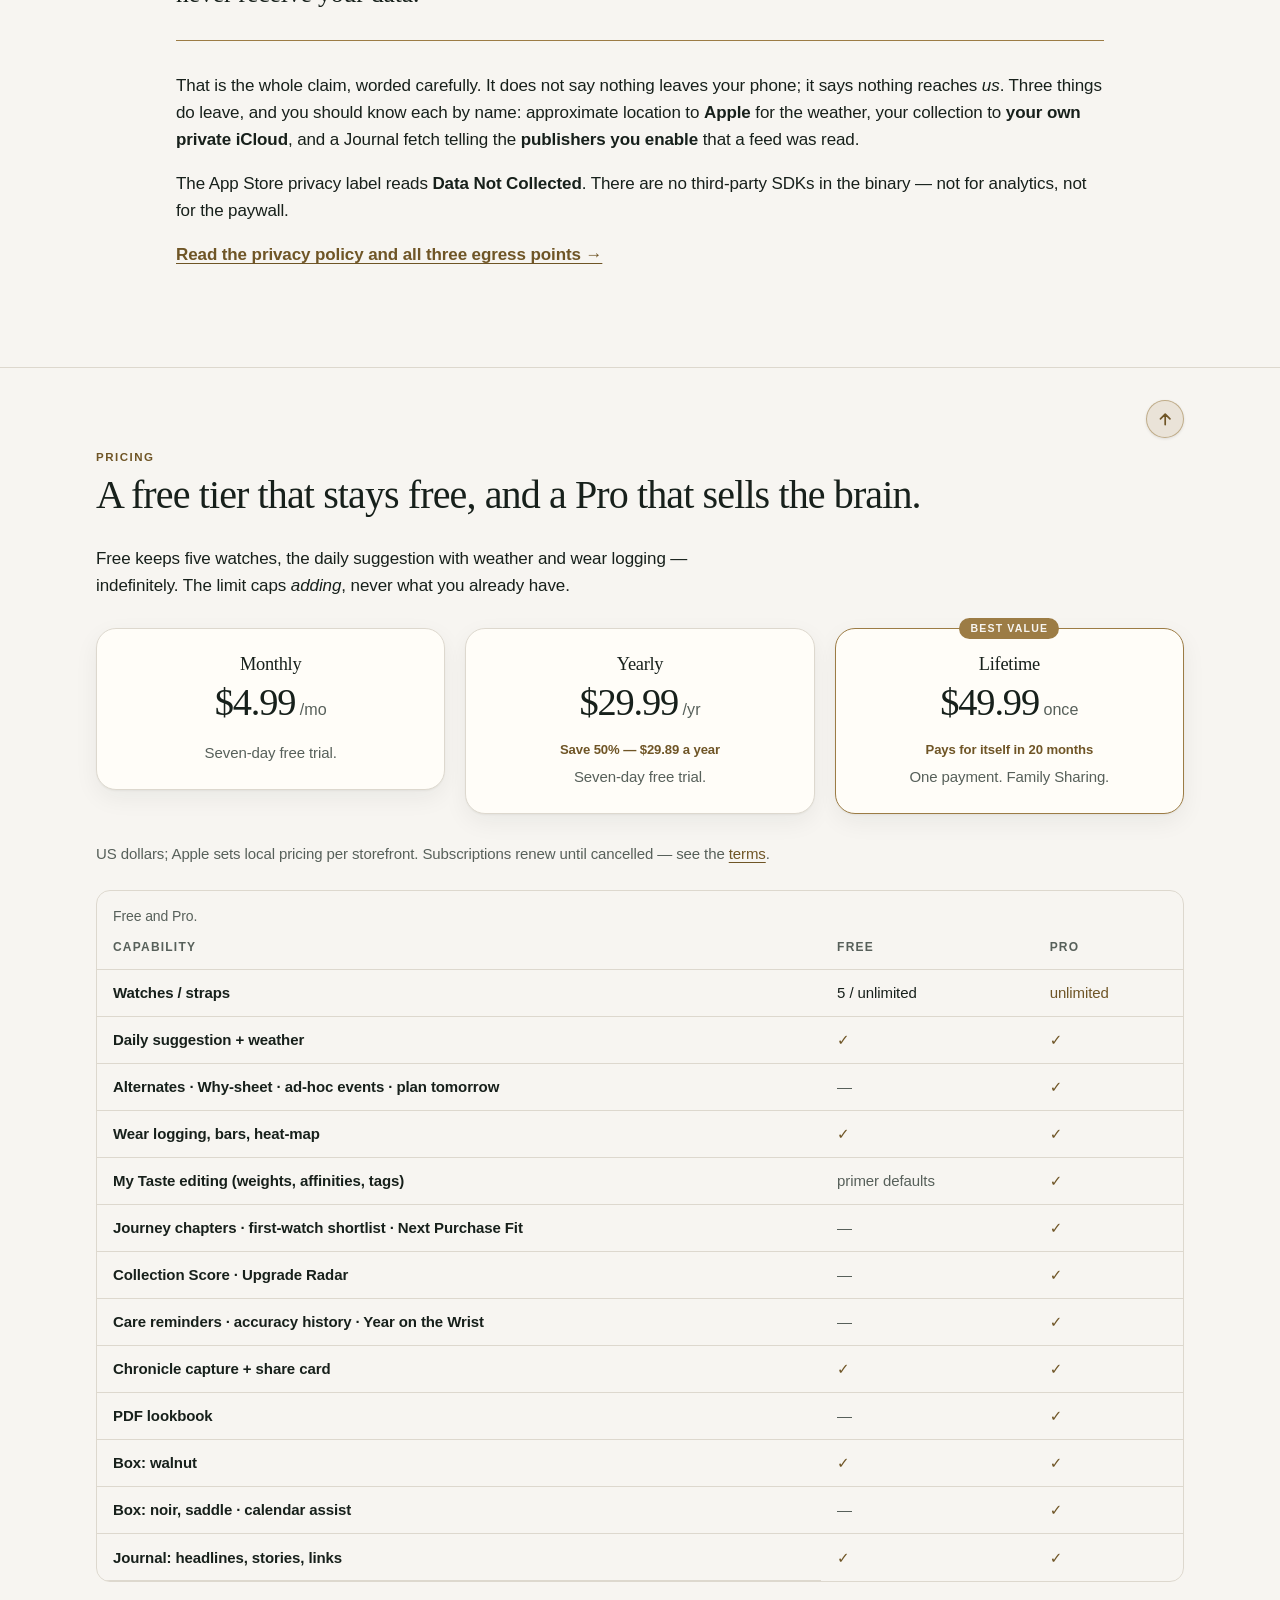
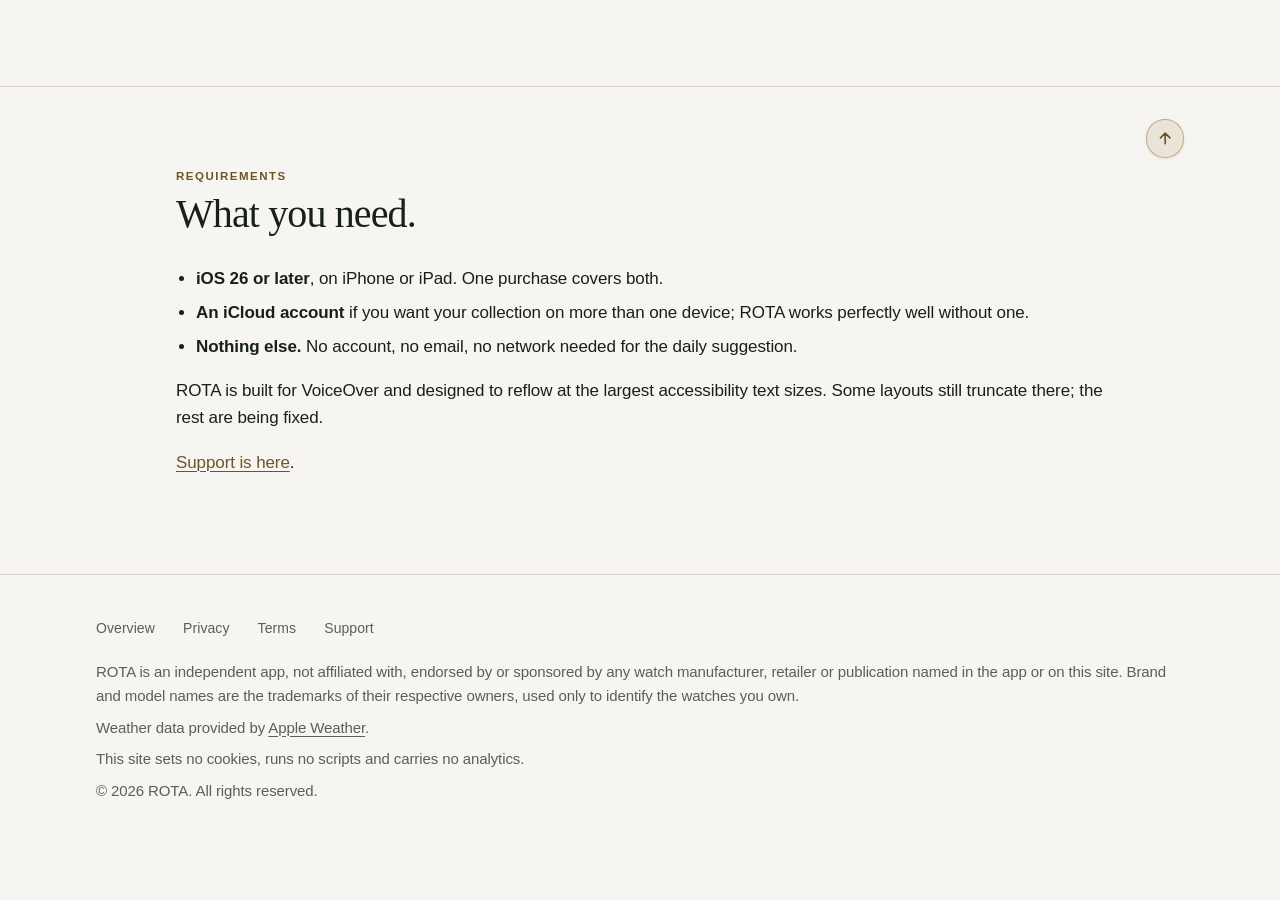
==== commit 803fa5e7: "Final trim pass — 2026-08-17 21:54 UTC" ====
--- a/docs/index.html
+++ b/docs/index.html
@@ -7,7 +7,7 @@
 <meta name="description" content="ROTA is the daily ritual app for watch collectors. Every morning it answers one question with taste and context: which watch today? No servers, no accounts, no analytics.">
 <meta name="color-scheme" content="light dark">
 <meta name="theme-color" content="#0E1512">
-<link rel="stylesheet" href="assets/rota.css?v=20260817215245">
+<link rel="stylesheet" href="assets/rota.css?v=20260817215447">
 </head>
 <body>
 <div class="backdrop" aria-hidden="true">
@@ -364,7 +364,7 @@
     <p>This site sets no cookies, runs no scripts and carries no analytics.</p>
     <p>© 2026 ROTA. All rights reserved.</p>
   </div>
-  <p class="buildstamp"><span class="mono">built 2026-08-17 21:52 UTC</span></p>
+  <p class="buildstamp"><span class="mono">built 2026-08-17 21:54 UTC</span></p>
 </footer>
 
 </body>
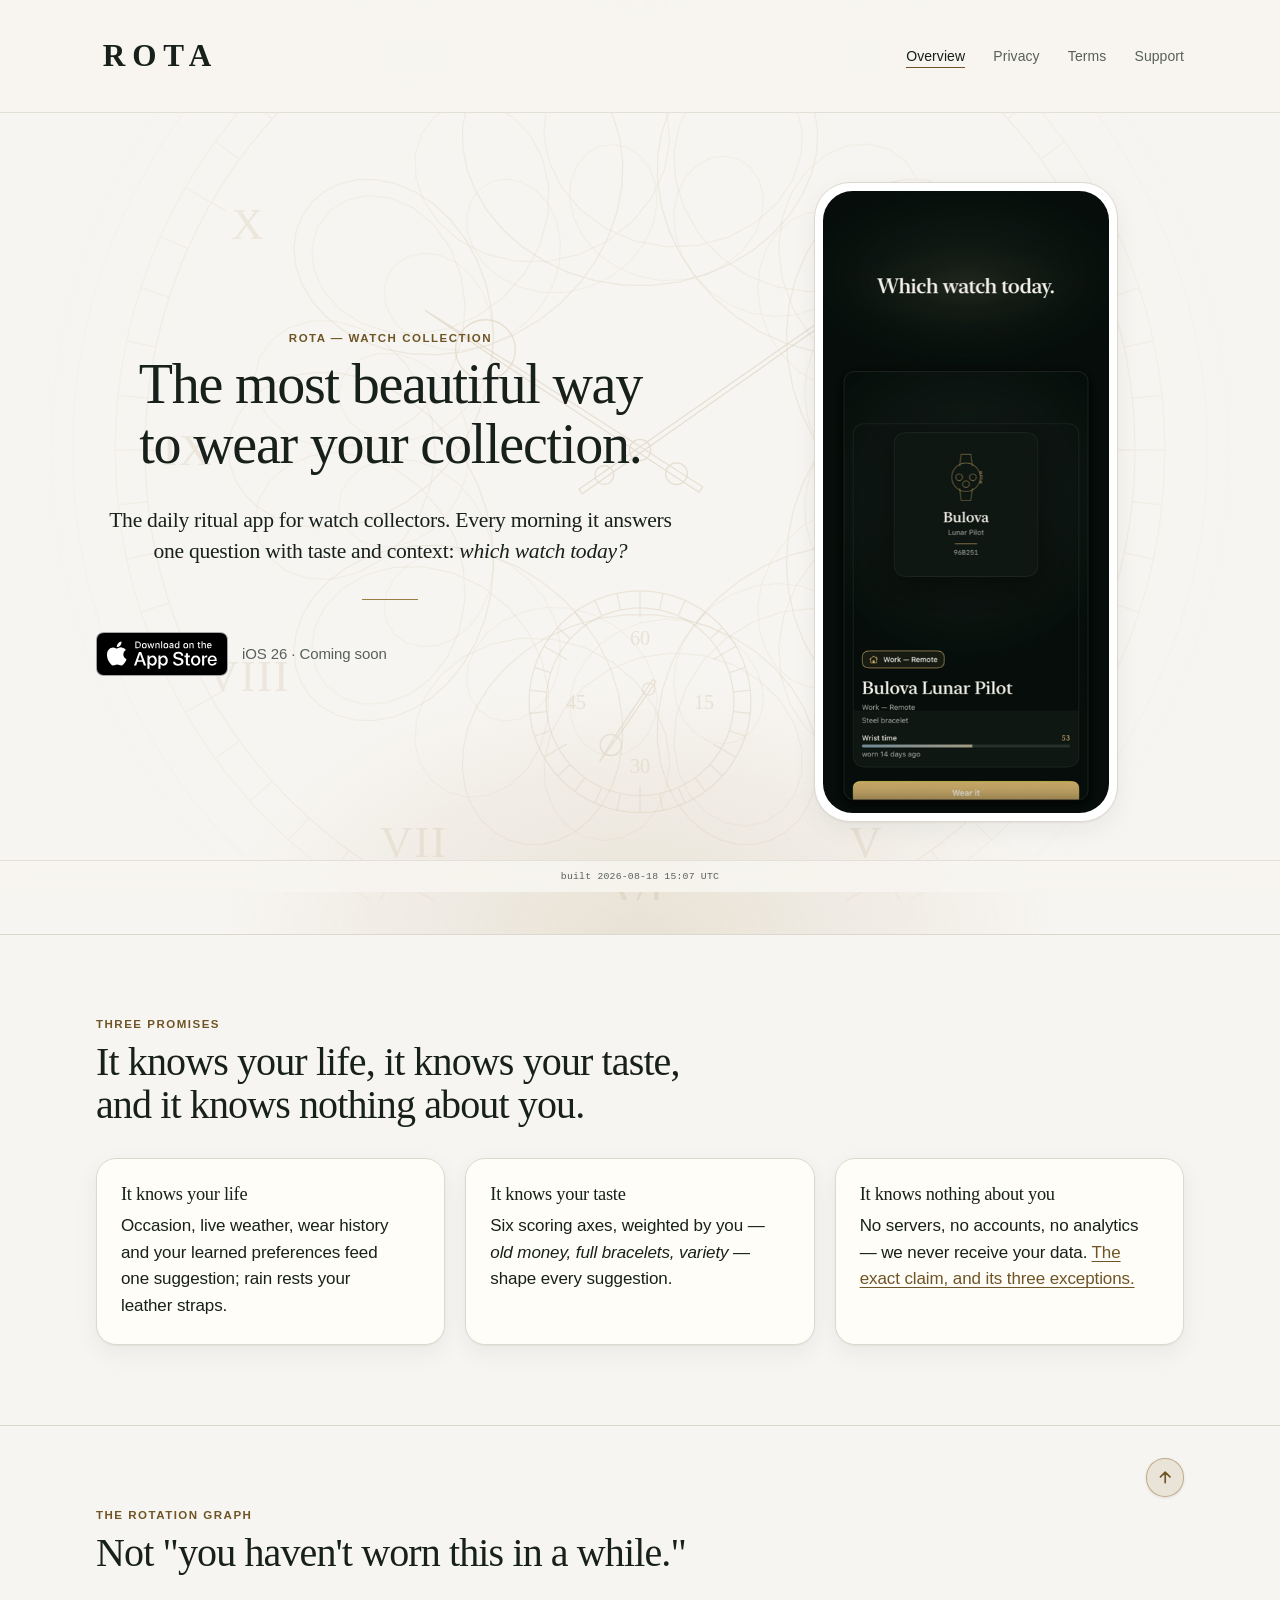
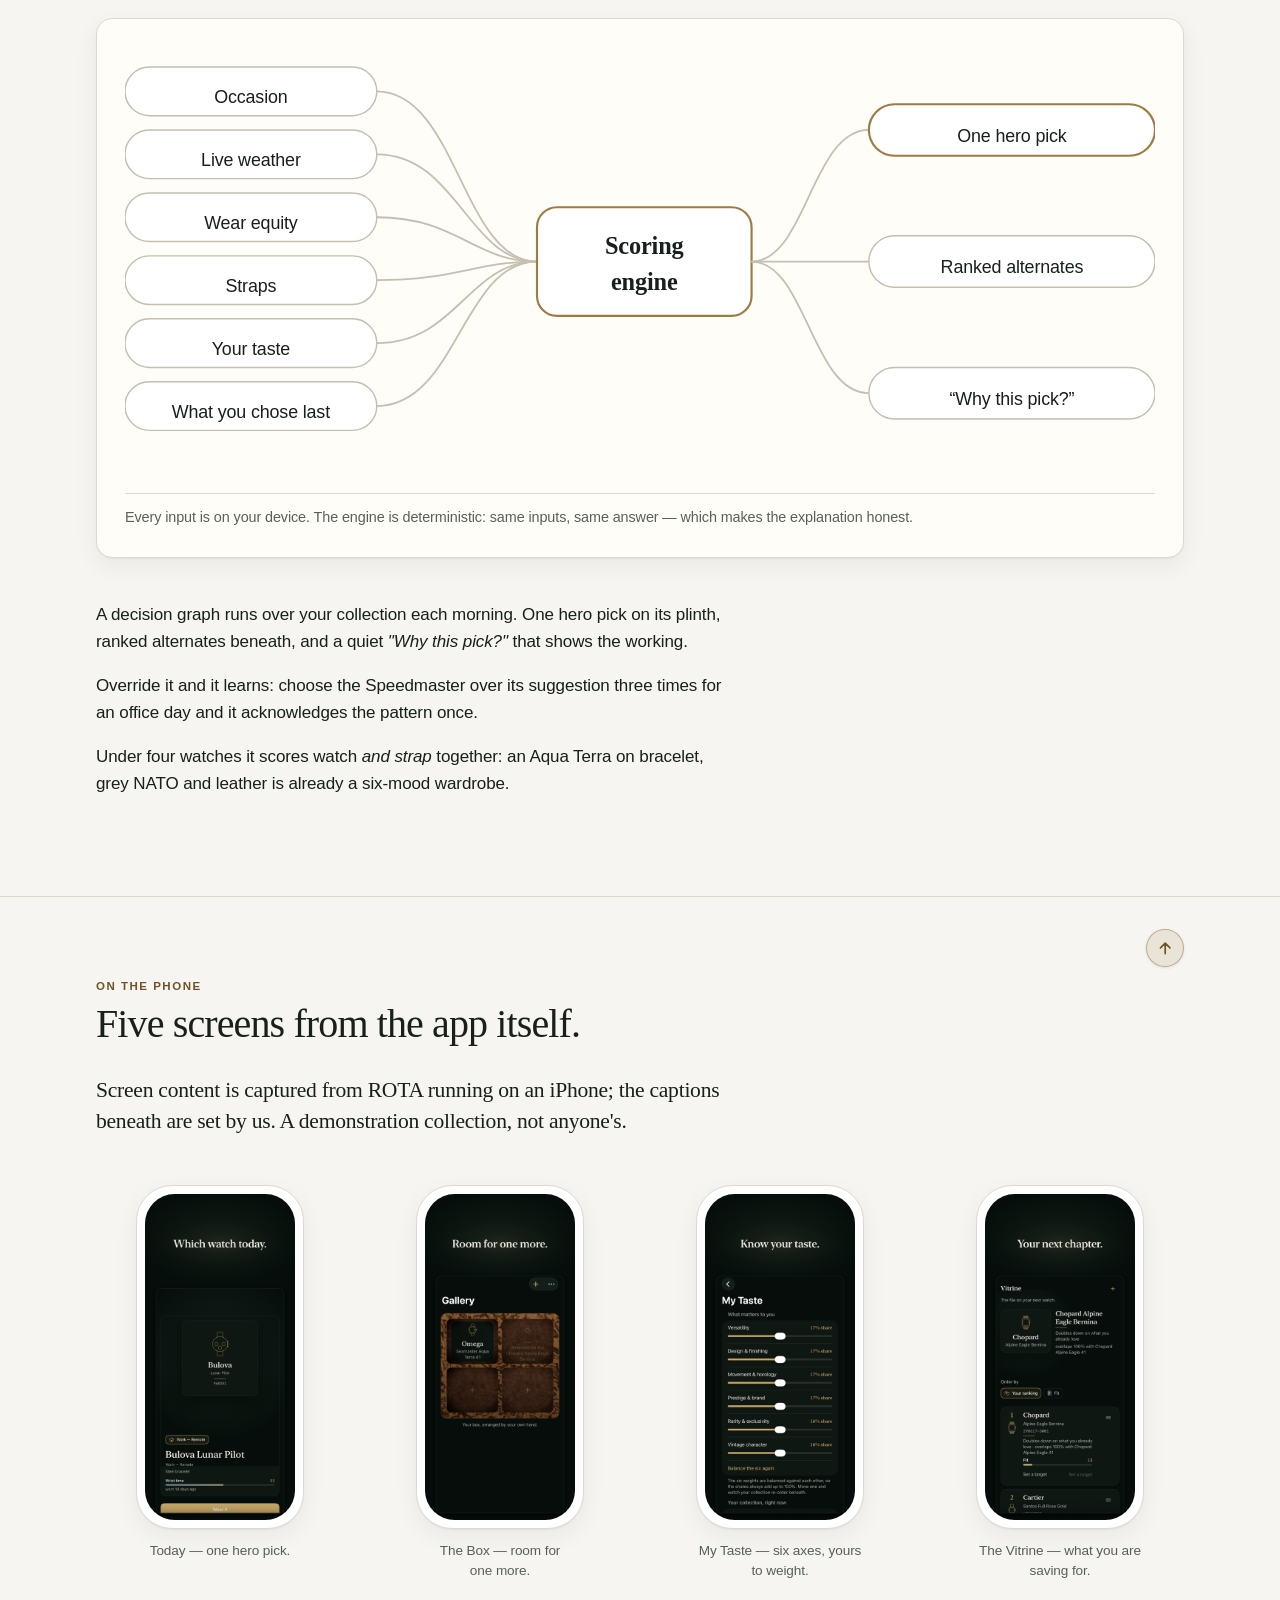
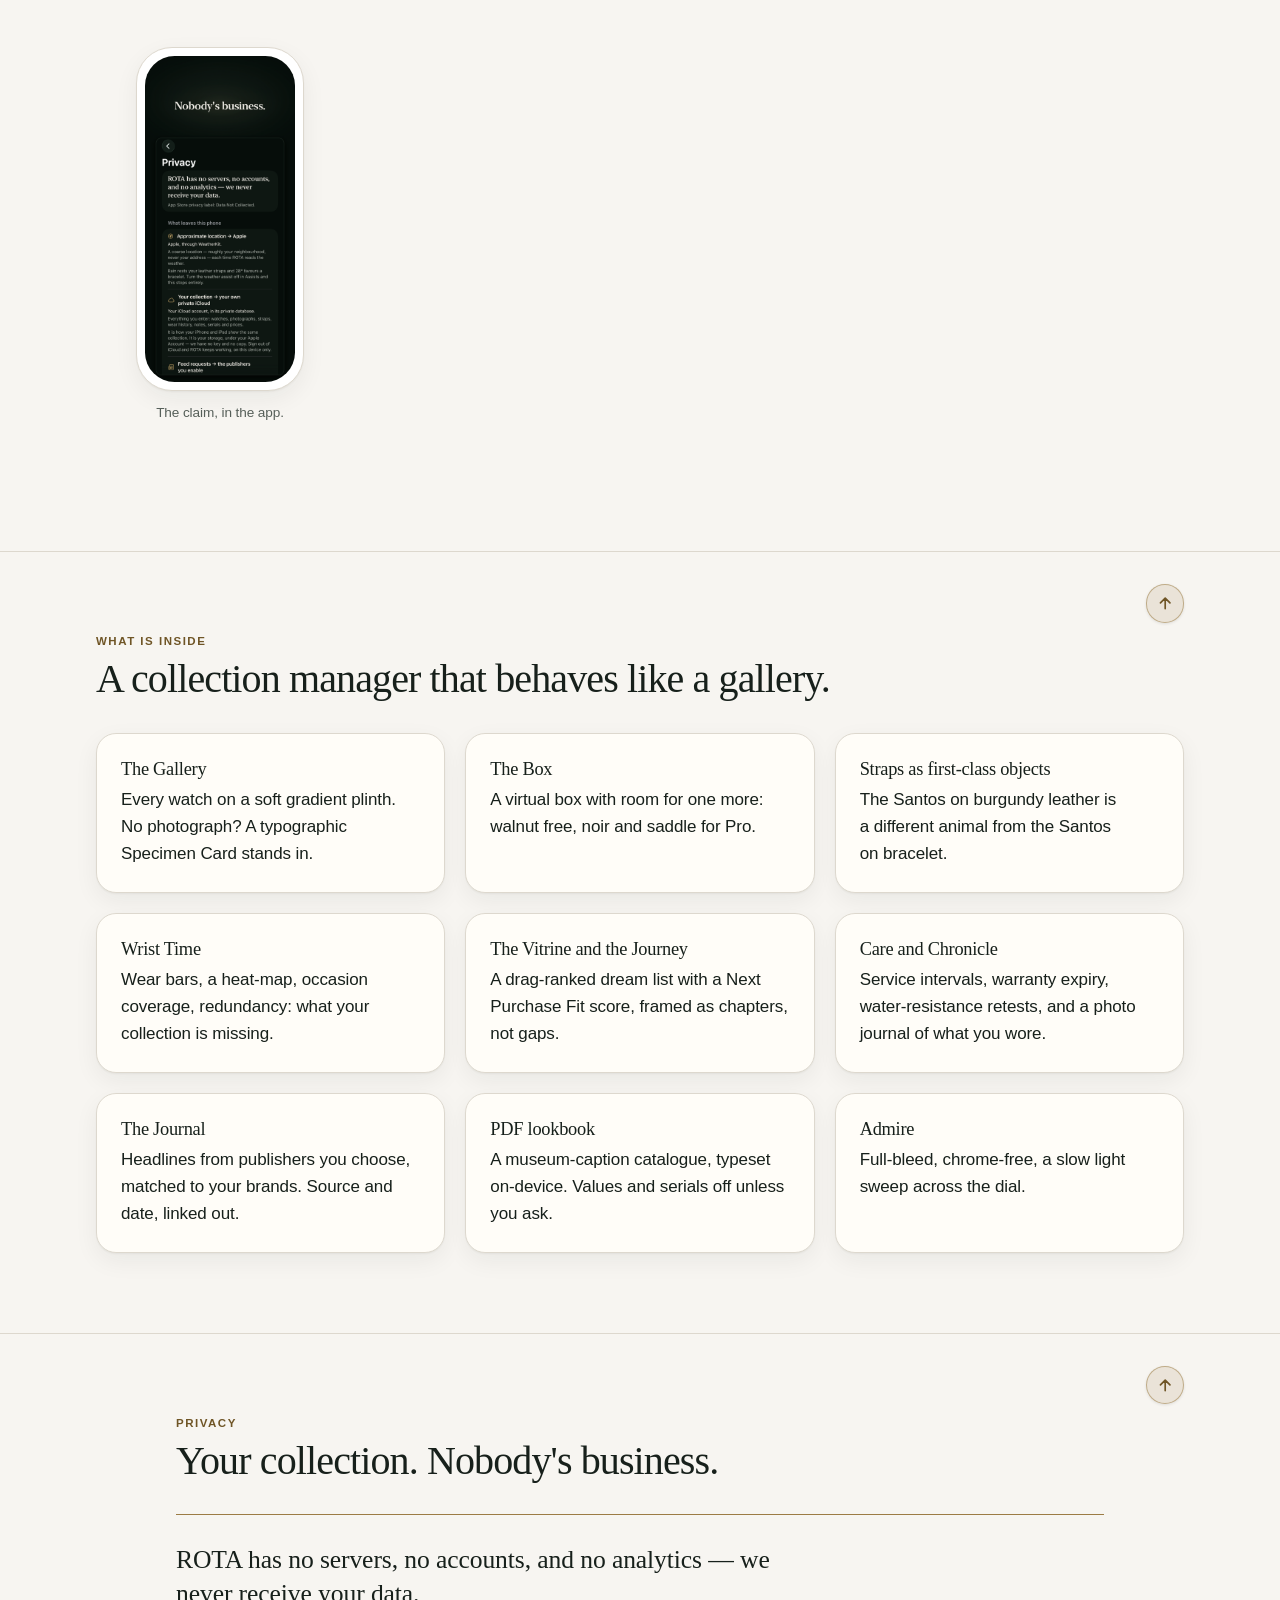
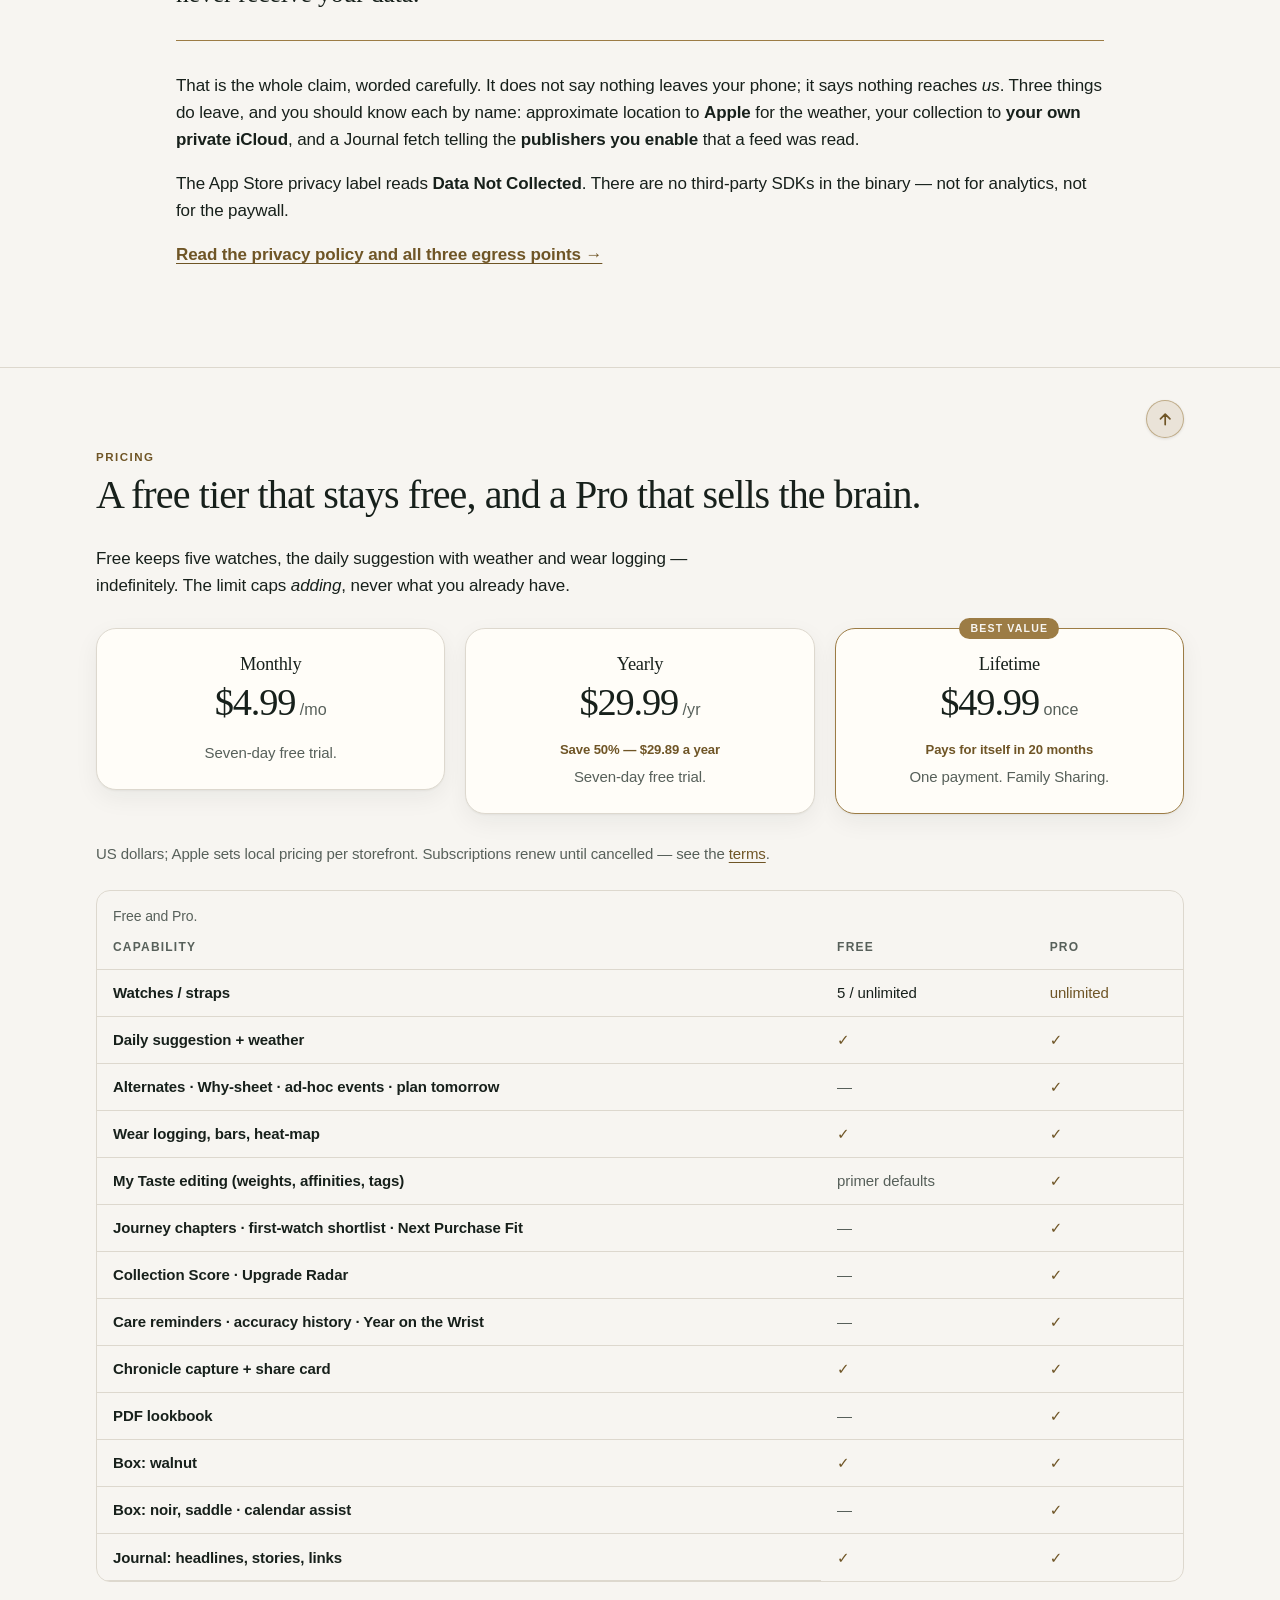
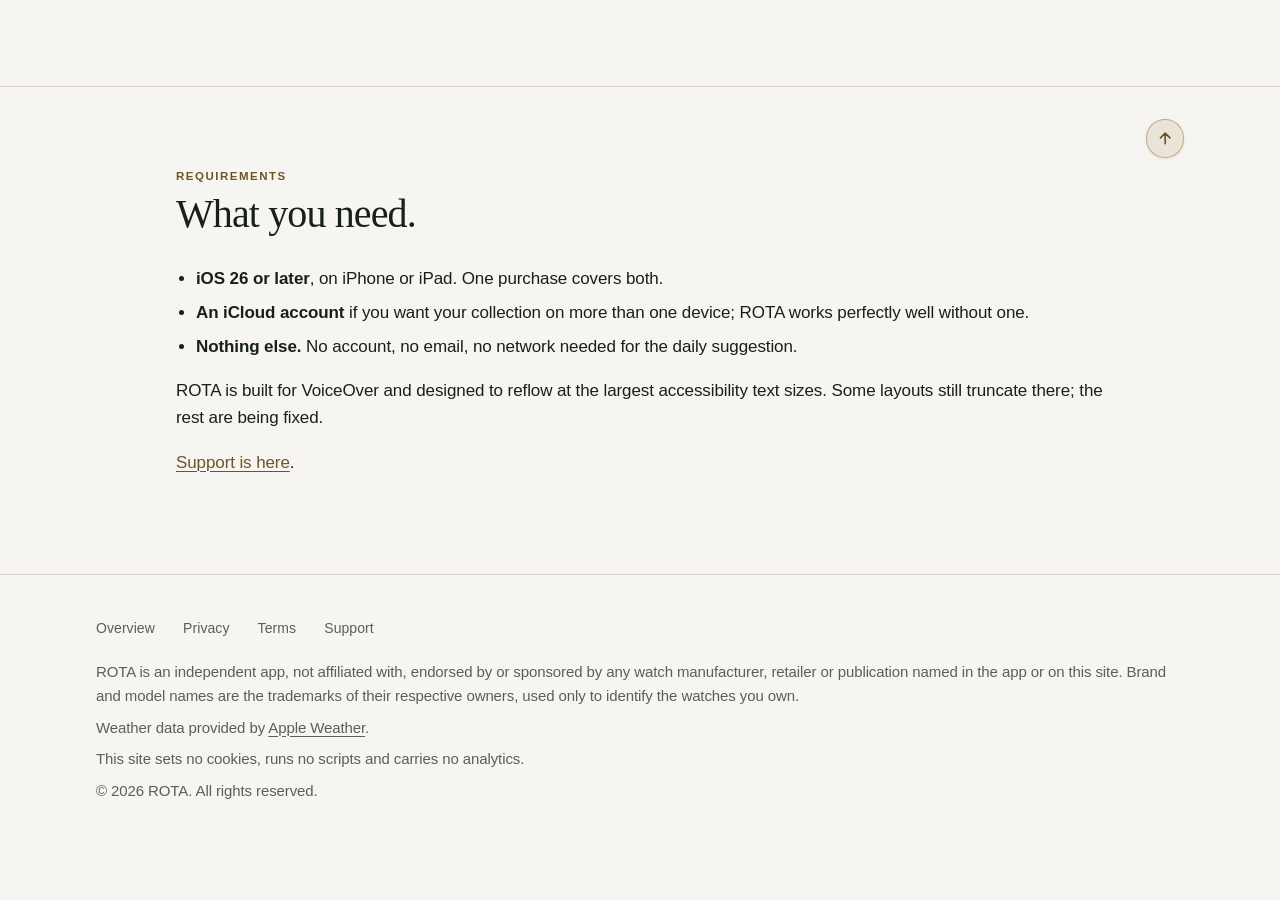
==== commit 44c488bf: "App Store badge on the hero — 2026-08-18 15:07 UTC" ====
--- a/docs/index.html
+++ b/docs/index.html
@@ -7,7 +7,7 @@
 <meta name="description" content="ROTA is the daily ritual app for watch collectors. Every morning it answers one question with taste and context: which watch today? No servers, no accounts, no analytics.">
 <meta name="color-scheme" content="light dark">
 <meta name="theme-color" content="#0E1512">
-<link rel="stylesheet" href="assets/rota.css?v=20260817215447">
+<link rel="stylesheet" href="assets/rota.css?v=20260818150759">
 </head>
 <body>
 <div class="backdrop" aria-hidden="true">
@@ -56,7 +56,16 @@
         <p class="lede">The daily ritual app for watch collectors. Every morning it answers one
           question with taste and context: <em>which watch today?</em></p>
         <hr class="rule-gold">
-        <p class="small">iOS 26 · Coming to the App Store</p>
+        <!-- Apple's official badge artwork, served from this origin (no CDN — see
+             README). Not yet a link: the badge gets its App Store URL the day the
+             listing is live, and Apple's badge guidelines want it linked to a real
+             product page, not a placeholder. -->
+        <p class="store-badge-row">
+          <img class="store-badge" src="assets/download-on-the-app-store.svg"
+               alt="Download on the App Store" width="120" height="40"
+               loading="eager" decoding="async">
+          <span class="small">iOS 26 · Coming soon</span>
+        </p>
       </div>
       <div class="hero-shot">
         <div class="device" role="img"
@@ -364,7 +373,7 @@
     <p>This site sets no cookies, runs no scripts and carries no analytics.</p>
     <p>© 2026 ROTA. All rights reserved.</p>
   </div>
-  <p class="buildstamp"><span class="mono">built 2026-08-17 21:54 UTC</span></p>
+  <p class="buildstamp"><span class="mono">built 2026-08-18 15:07 UTC</span></p>
 </footer>
 
 </body>
--- a/docs/assets/rota.css
+++ b/docs/assets/rota.css
@@ -153,6 +153,12 @@
 
 .small { font-size: 0.9375rem; line-height: 1.6; color: var(--text-2); }
 
+/* The App Store badge: Apple's own artwork at Apple's minimum size (40 pt tall),
+   with the caption riding its baseline. The badge ships unmodified per the badge
+   guidelines — recolouring or redrawing it is exactly what the licence forbids. */
+.store-badge-row { display: flex; align-items: center; gap: 0.9rem; margin-block: 0.25rem 0; }
+.store-badge { height: 2.75rem; width: auto; display: block; }
+
 .eyebrow {
   font-family: var(--sans);
   font-size: 0.75rem;
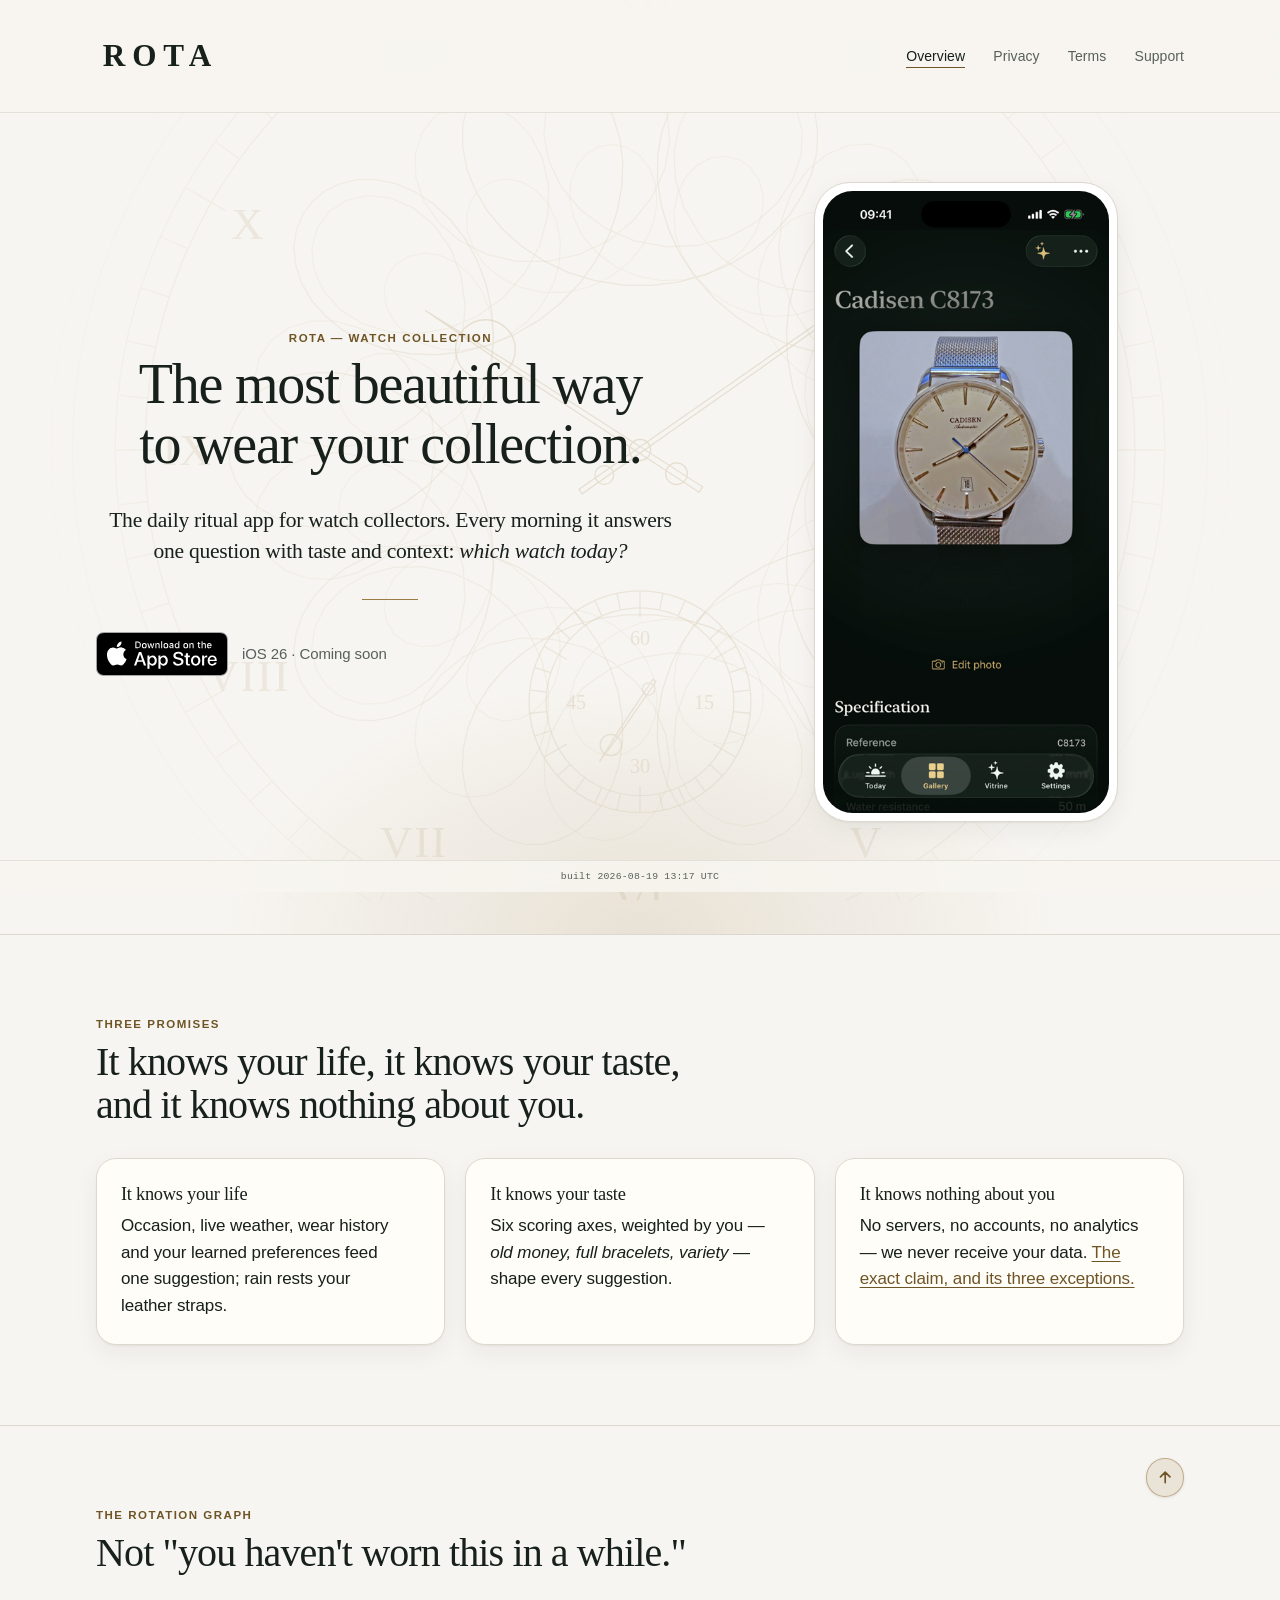
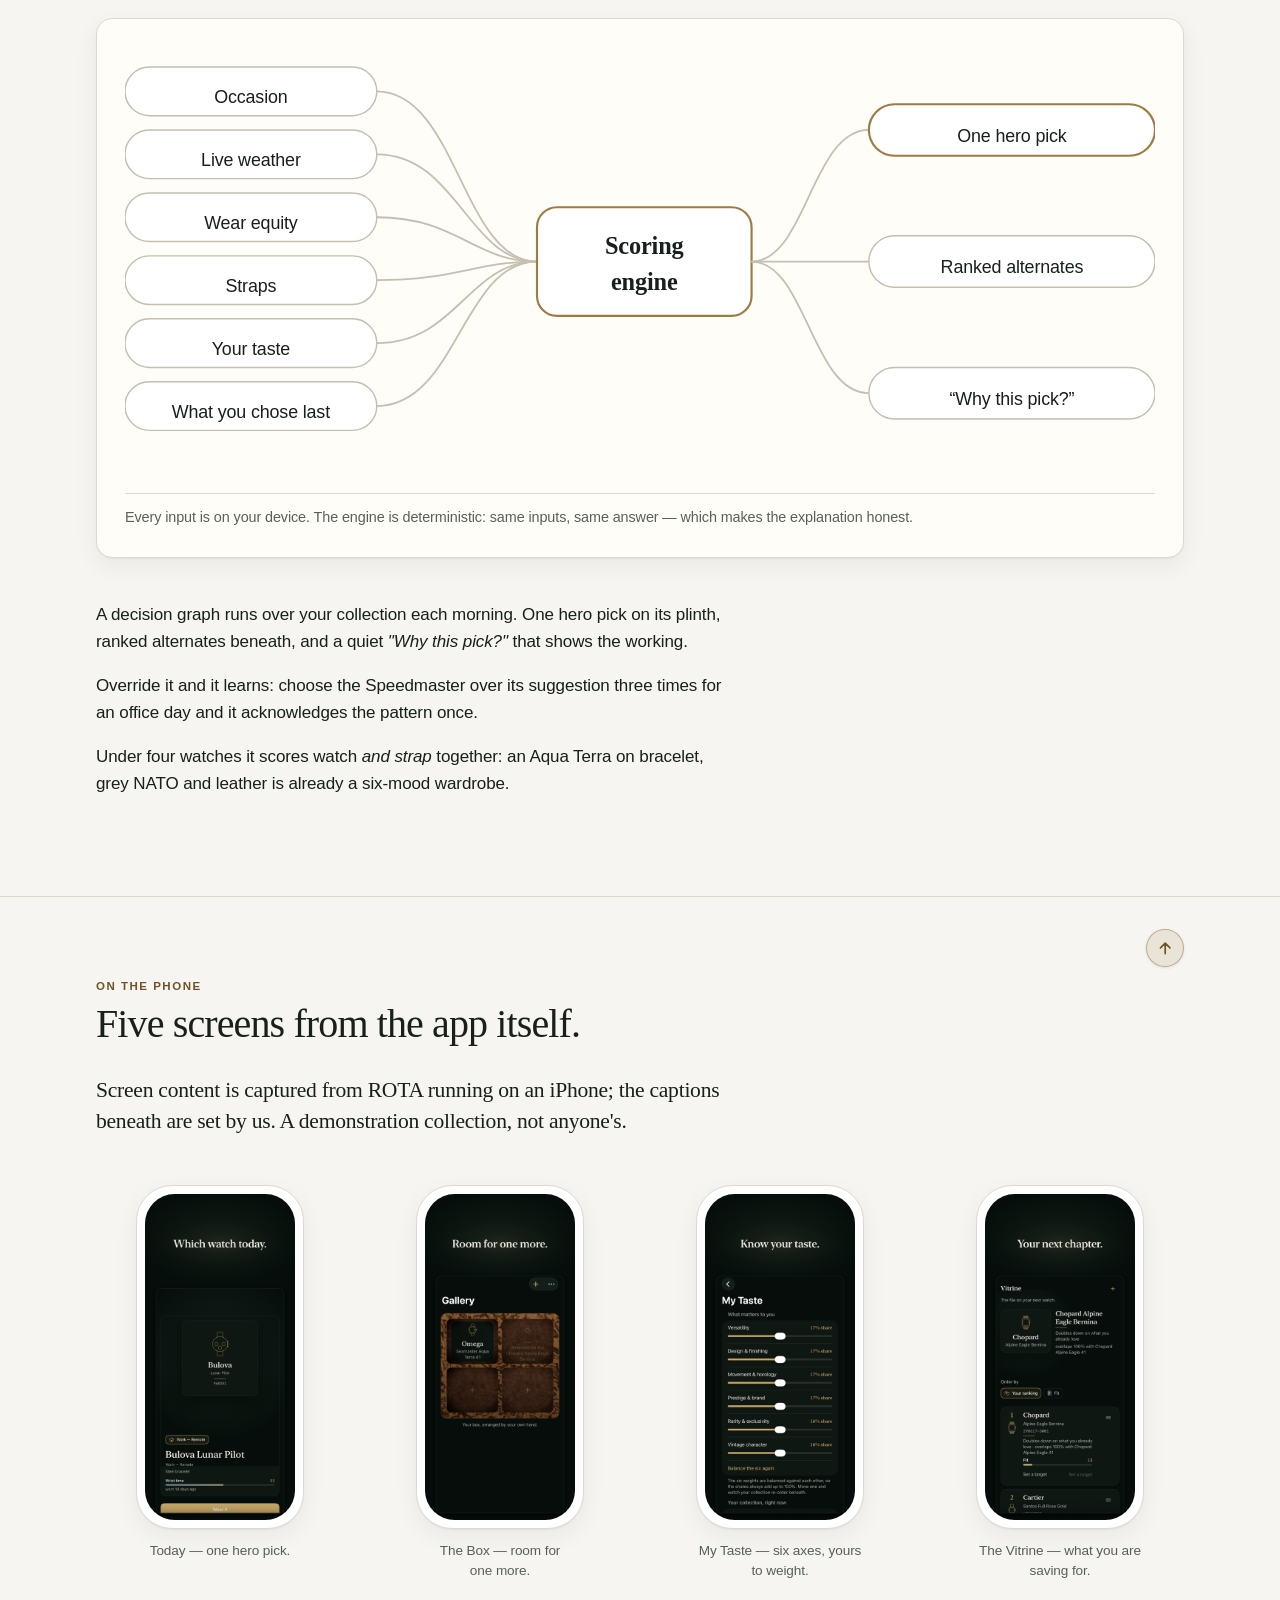
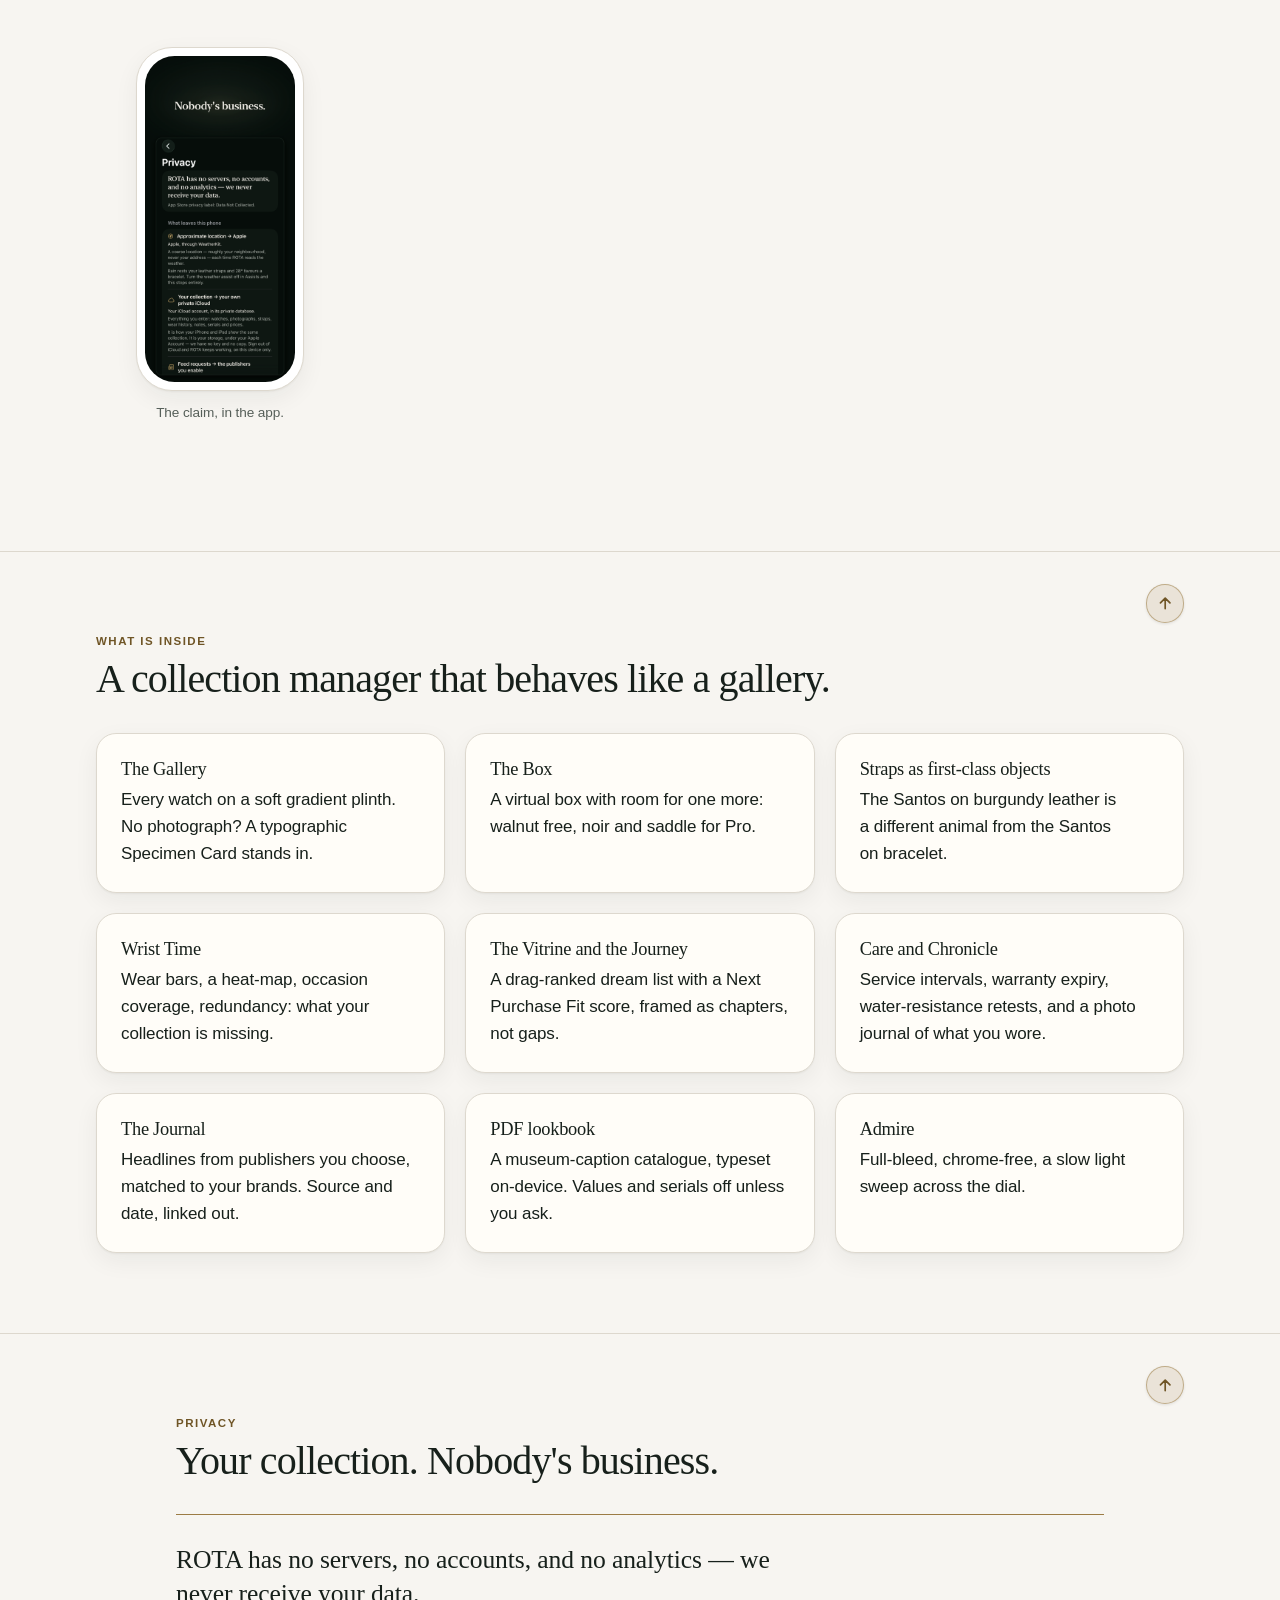
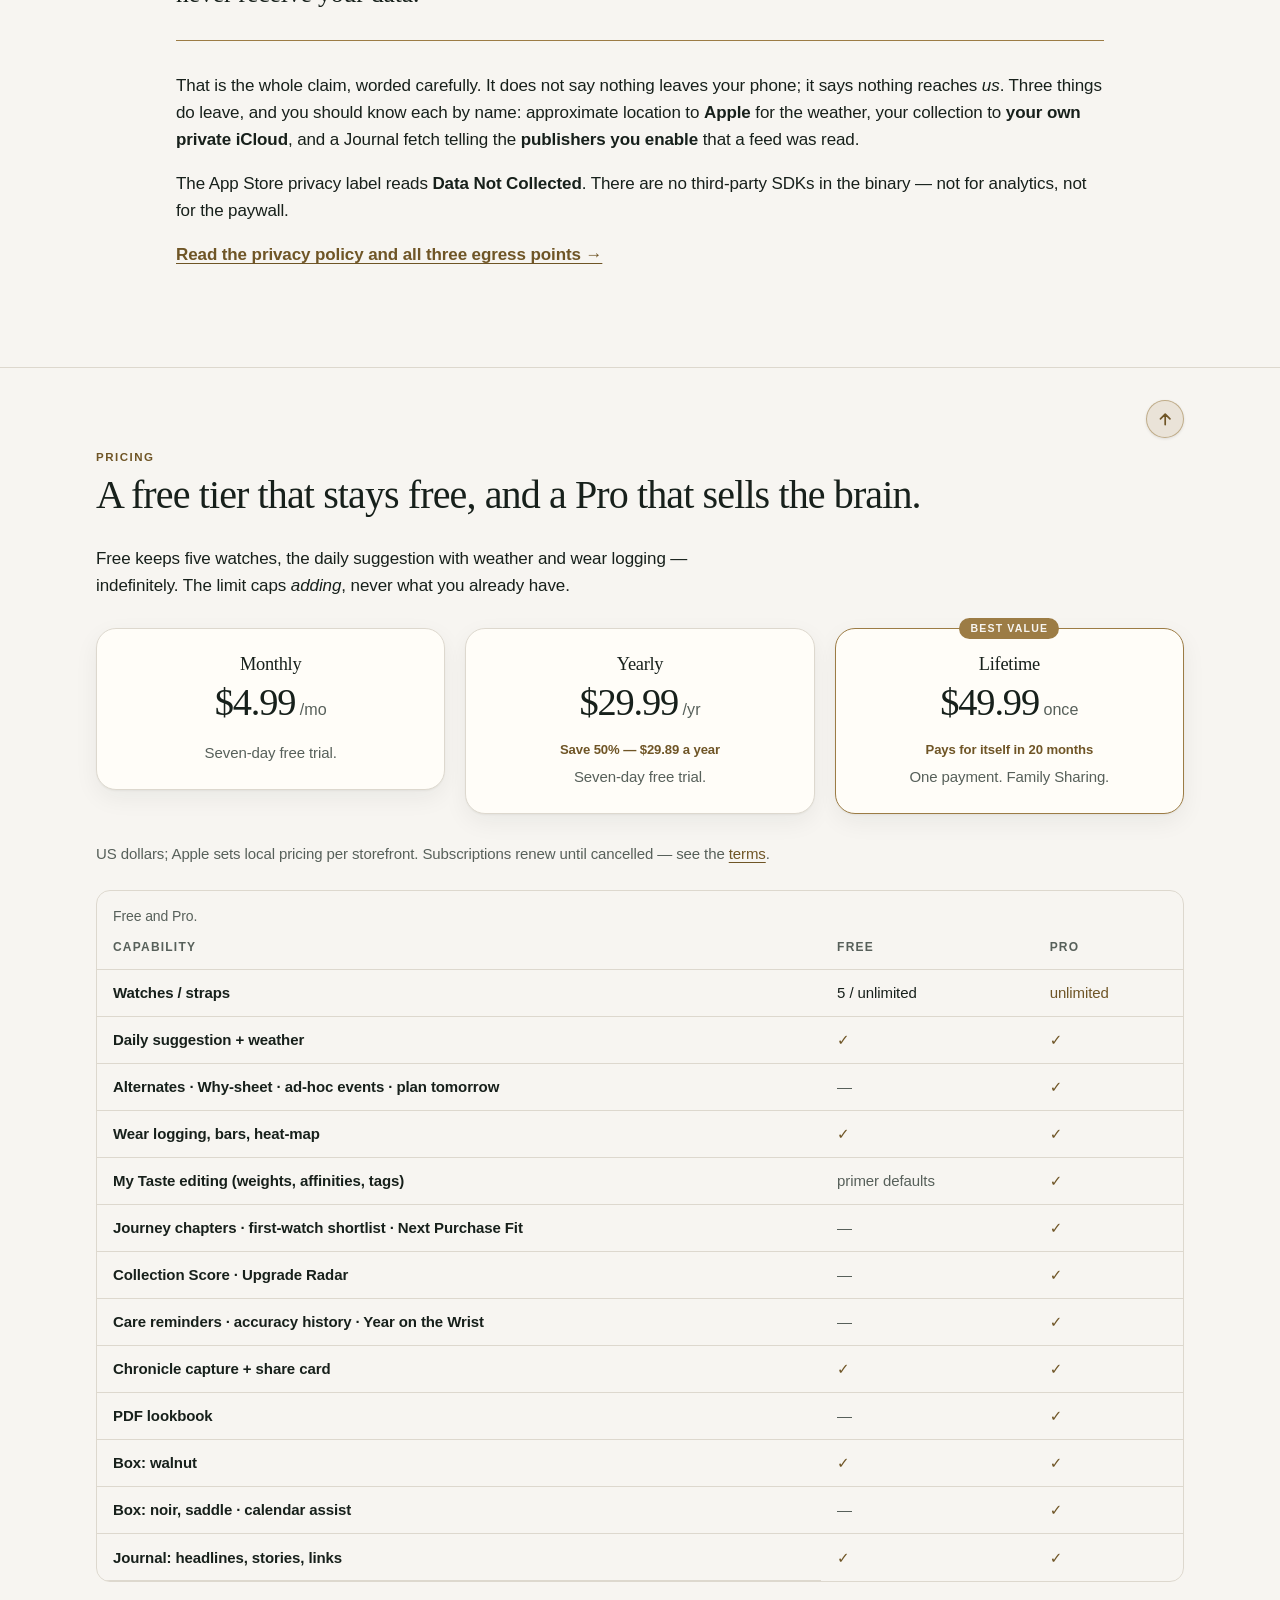
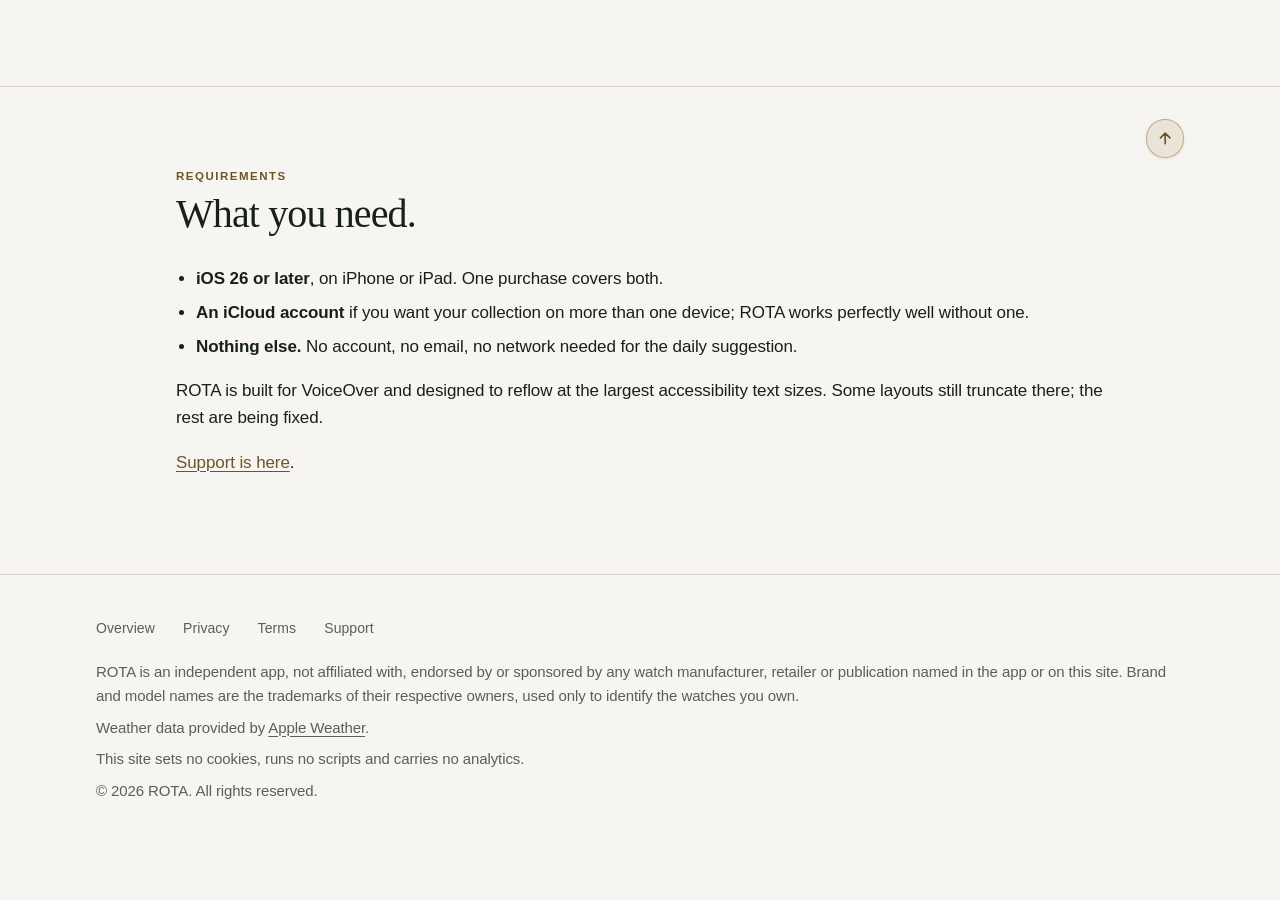
==== commit d0f660b5: "Publish site — 2026-08-19 13:17 UTC" ====
--- a/docs/index.html
+++ b/docs/index.html
@@ -7,7 +7,7 @@
 <meta name="description" content="ROTA is the daily ritual app for watch collectors. Every morning it answers one question with taste and context: which watch today? No servers, no accounts, no analytics.">
 <meta name="color-scheme" content="light dark">
 <meta name="theme-color" content="#0E1512">
-<link rel="stylesheet" href="assets/rota.css?v=20260818150759">
+<link rel="stylesheet" href="assets/rota.css?v=20260819131753">
 </head>
 <body>
 <div class="backdrop" aria-hidden="true">
@@ -69,8 +69,8 @@
       </div>
       <div class="hero-shot">
         <div class="device" role="img"
-             aria-label="The Today screen: a Bulova Lunar Pilot on its plinth, tagged Work — Remote, with a Wear it button.">
-          <img src="assets/shots/01-today.png" width="440" height="956" alt="" loading="eager" decoding="async">
+             aria-label="A watch page: the owner's own photograph of their watch, large on its plinth, above the specification sheet.">
+          <img src="assets/shots/06-watch.png" width="440" height="956" alt="" loading="eager" decoding="async">
         </div>
       </div>
     </div>
@@ -373,7 +373,7 @@
     <p>This site sets no cookies, runs no scripts and carries no analytics.</p>
     <p>© 2026 ROTA. All rights reserved.</p>
   </div>
-  <p class="buildstamp"><span class="mono">built 2026-08-18 15:07 UTC</span></p>
+  <p class="buildstamp"><span class="mono">built 2026-08-19 13:17 UTC</span></p>
 </footer>
 
 </body>
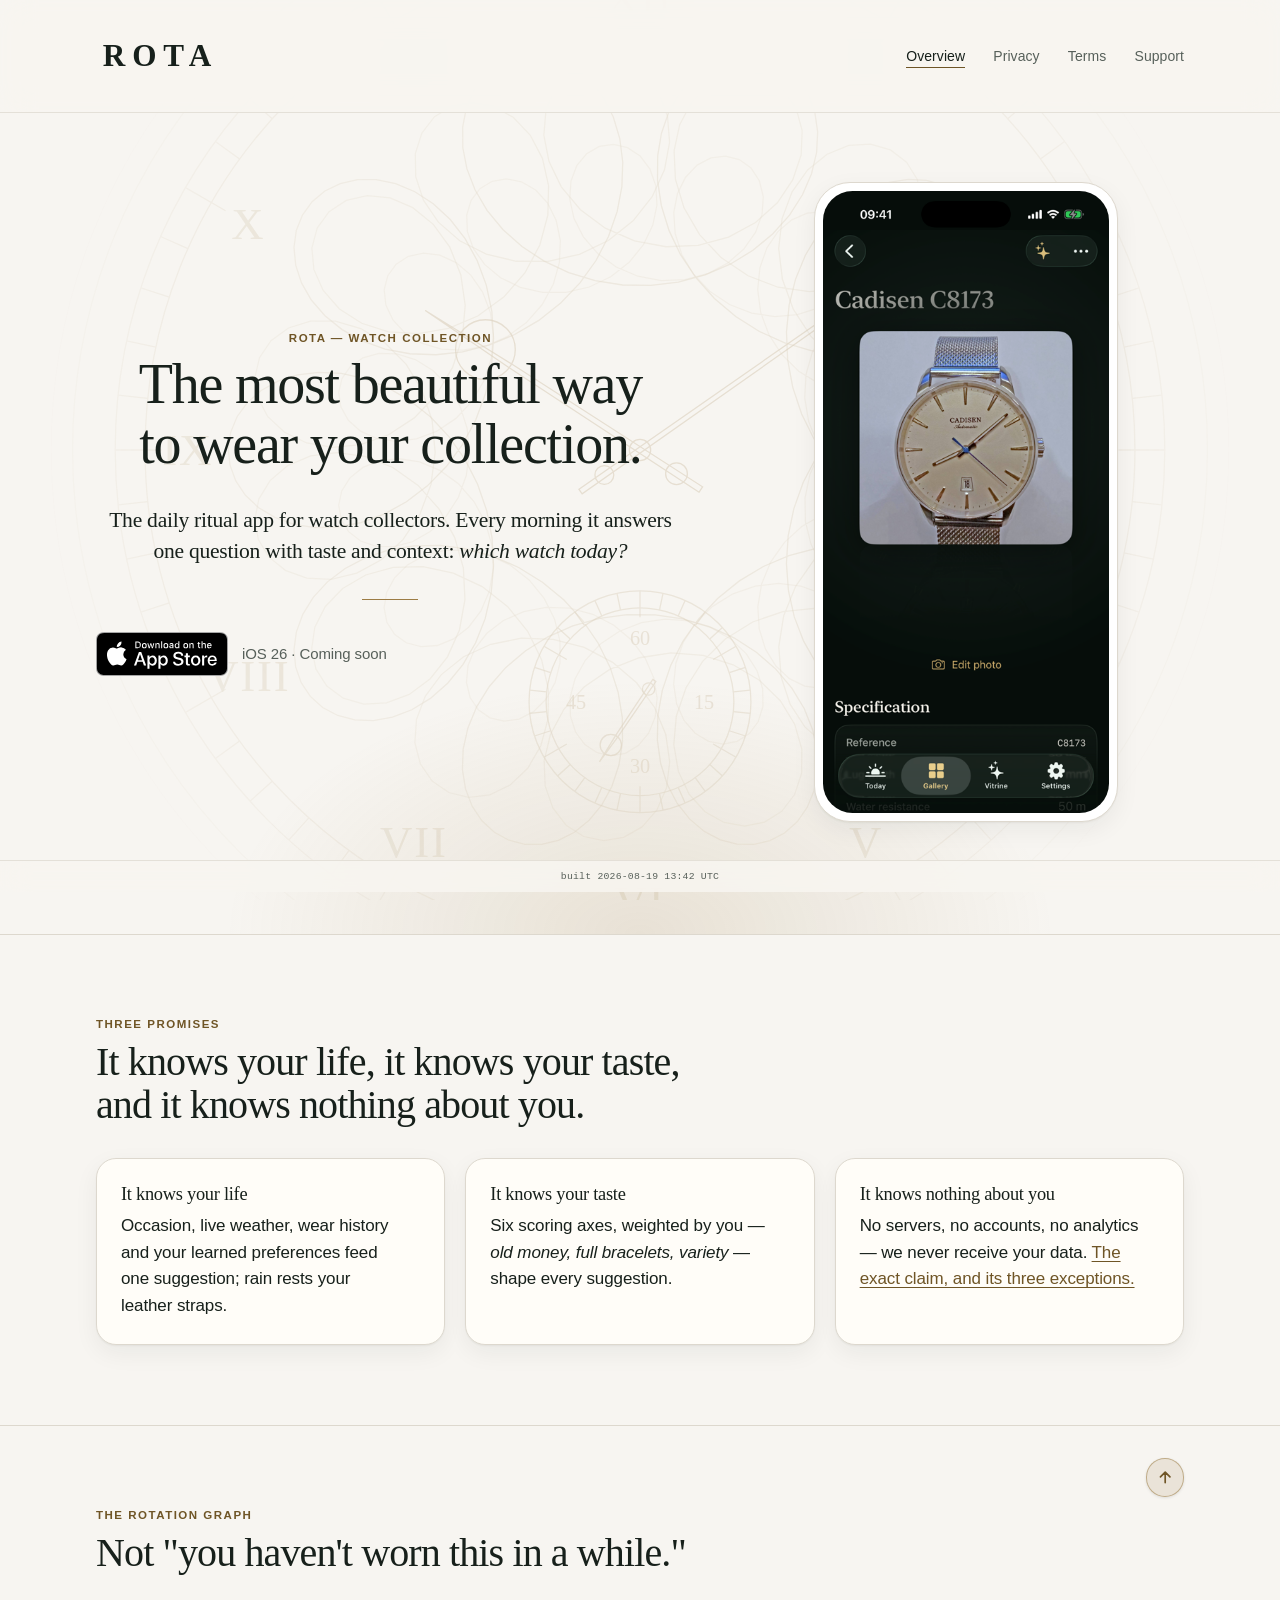
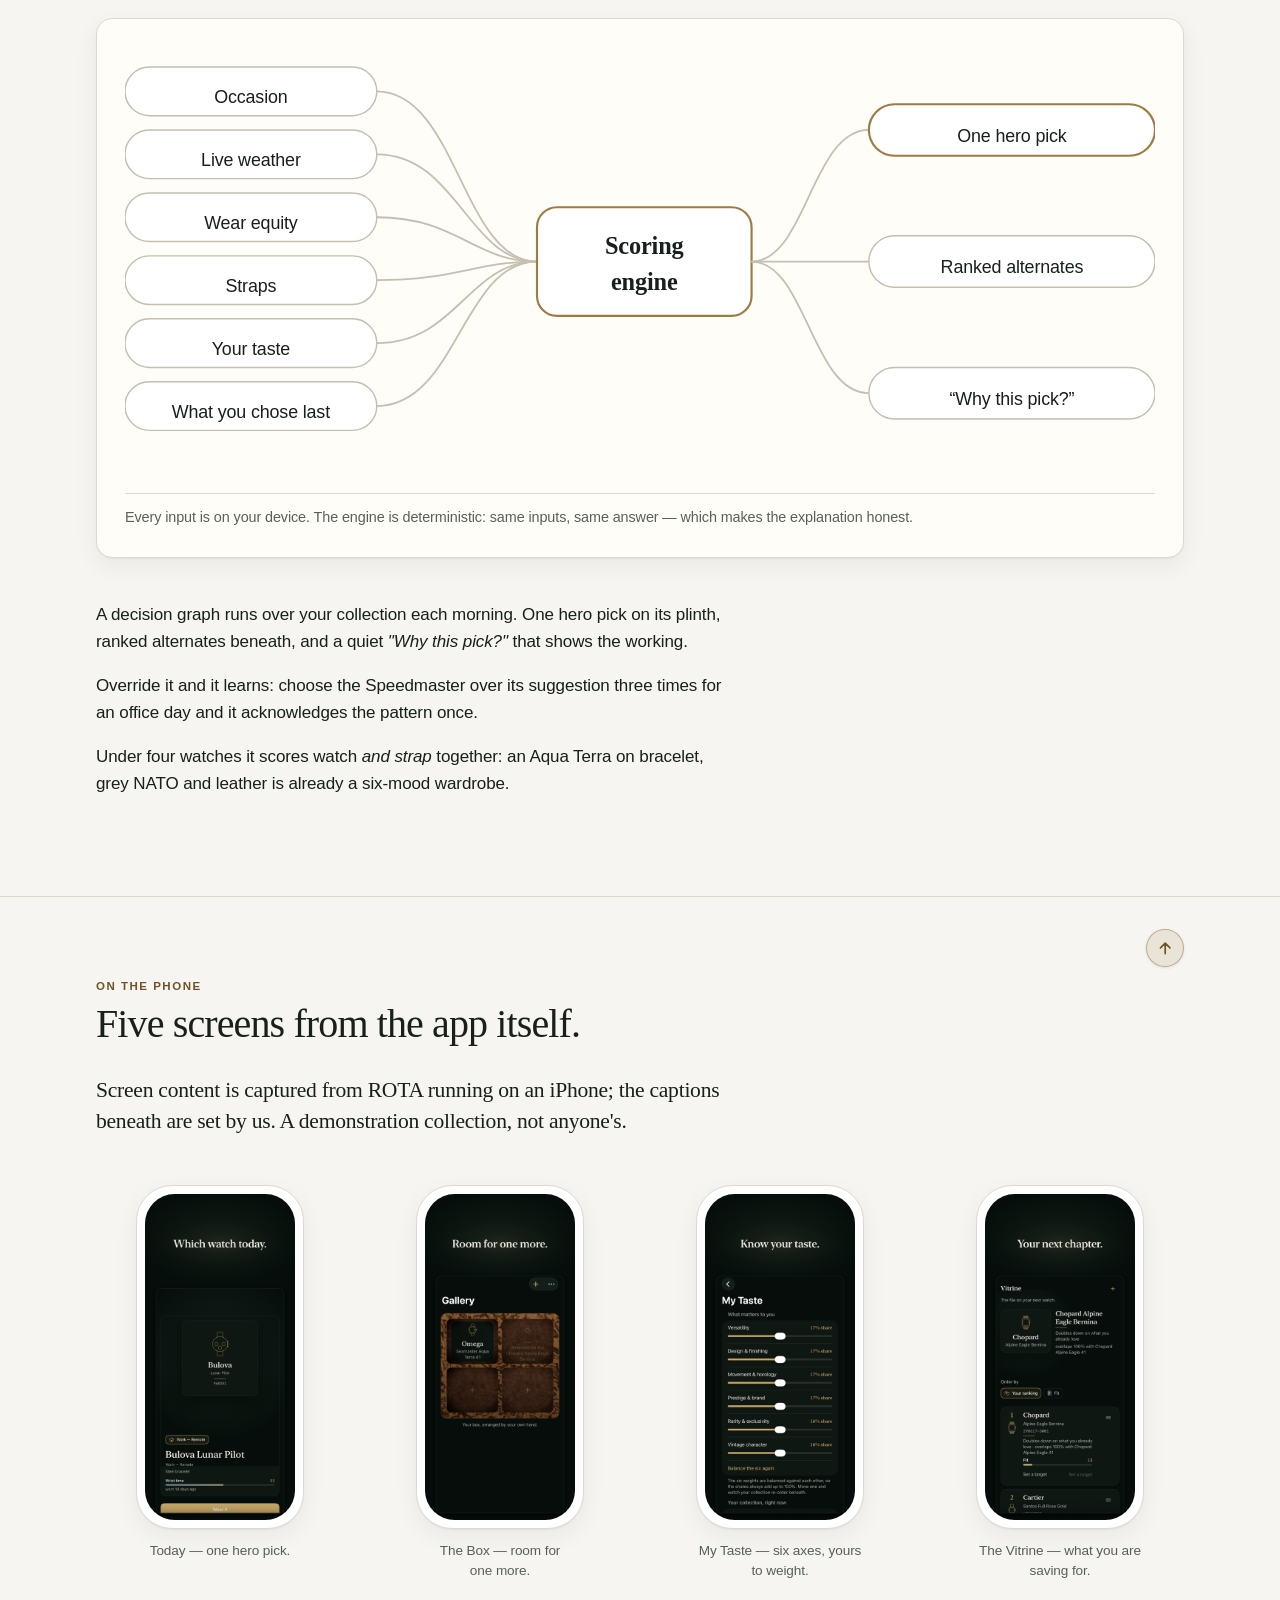
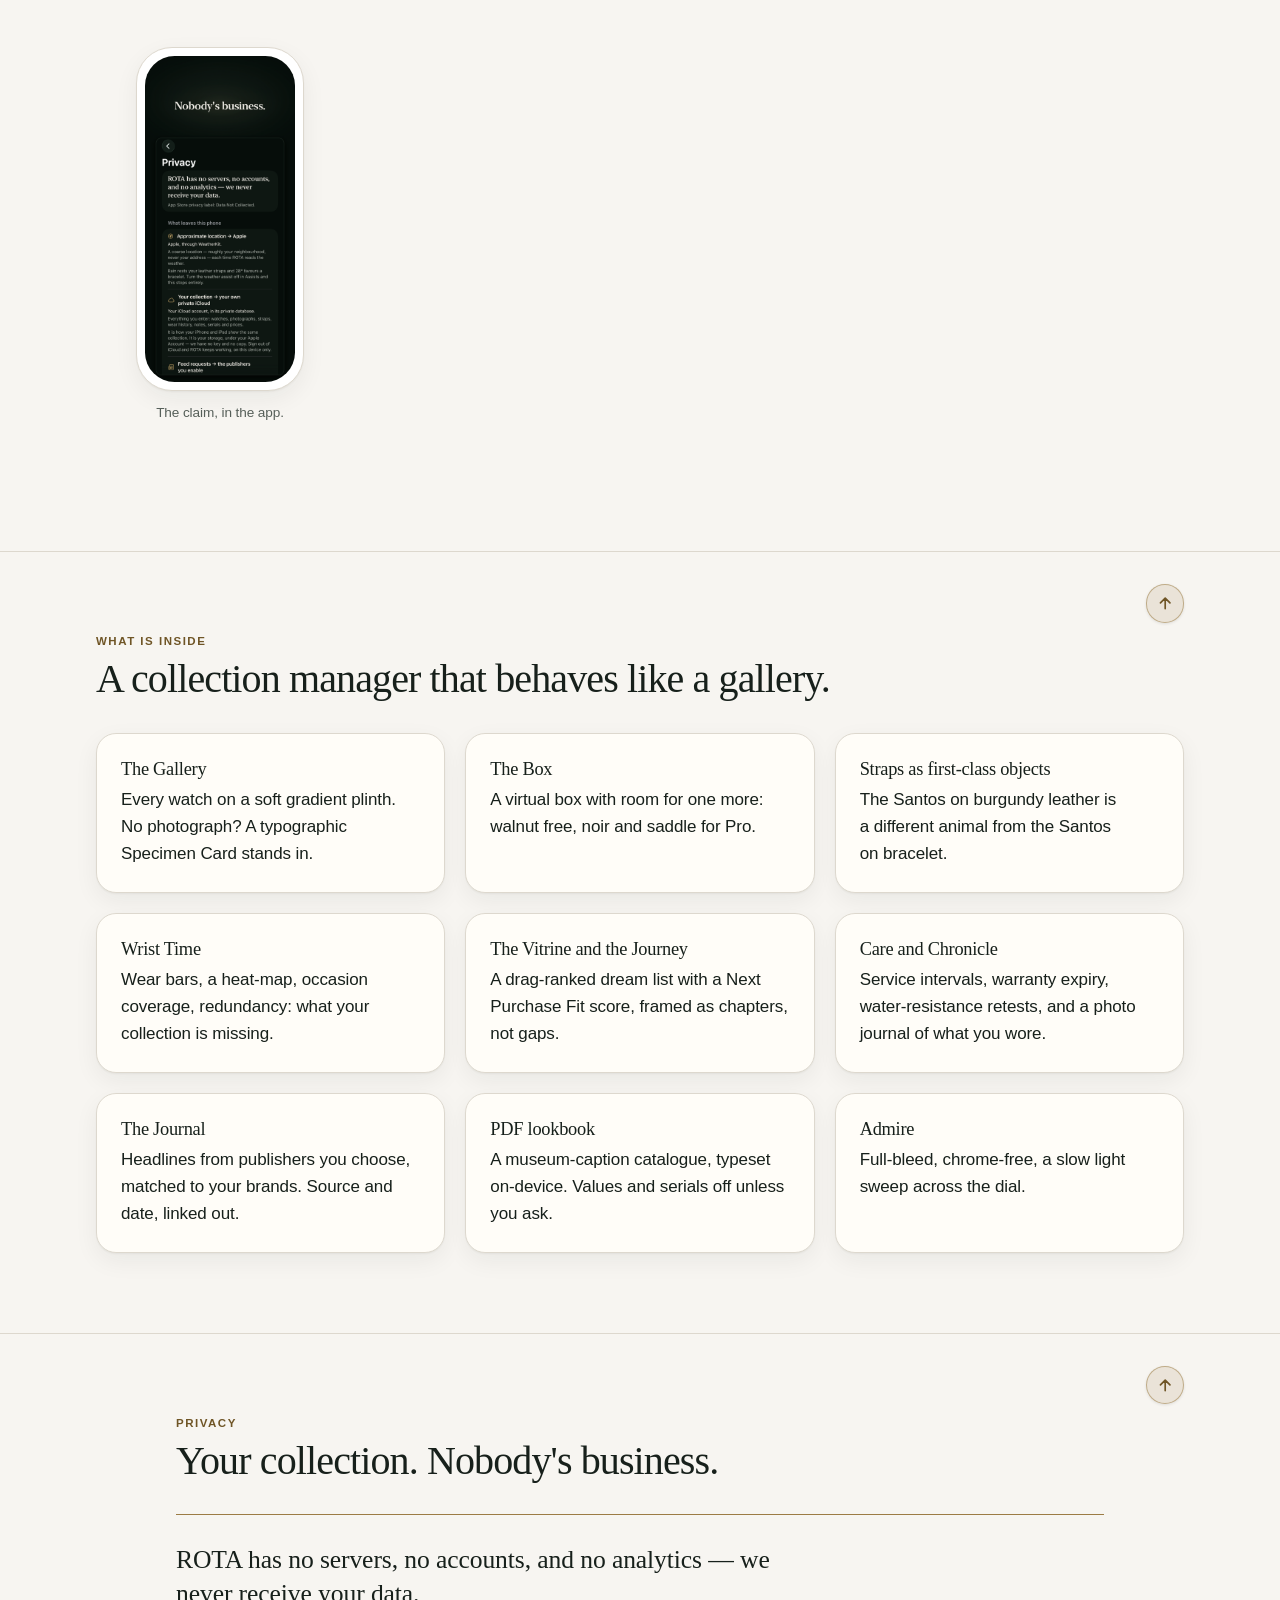
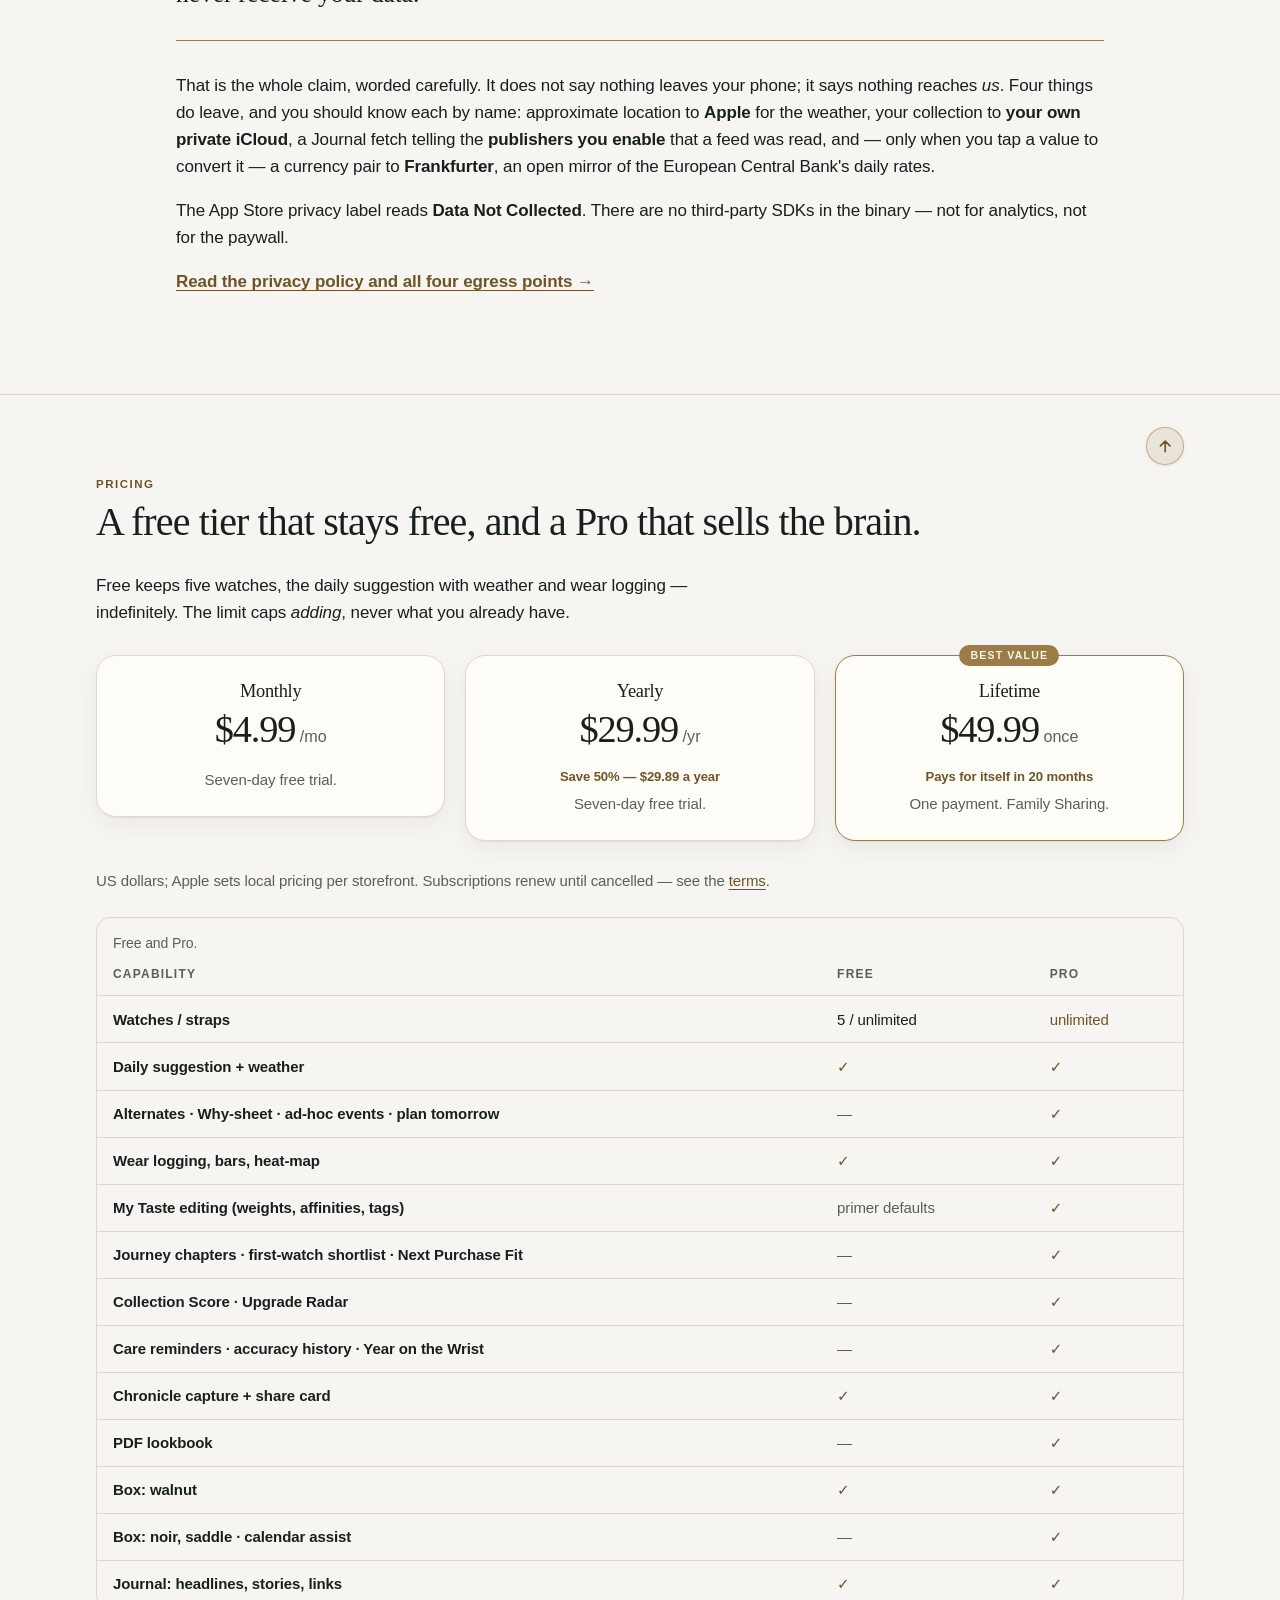
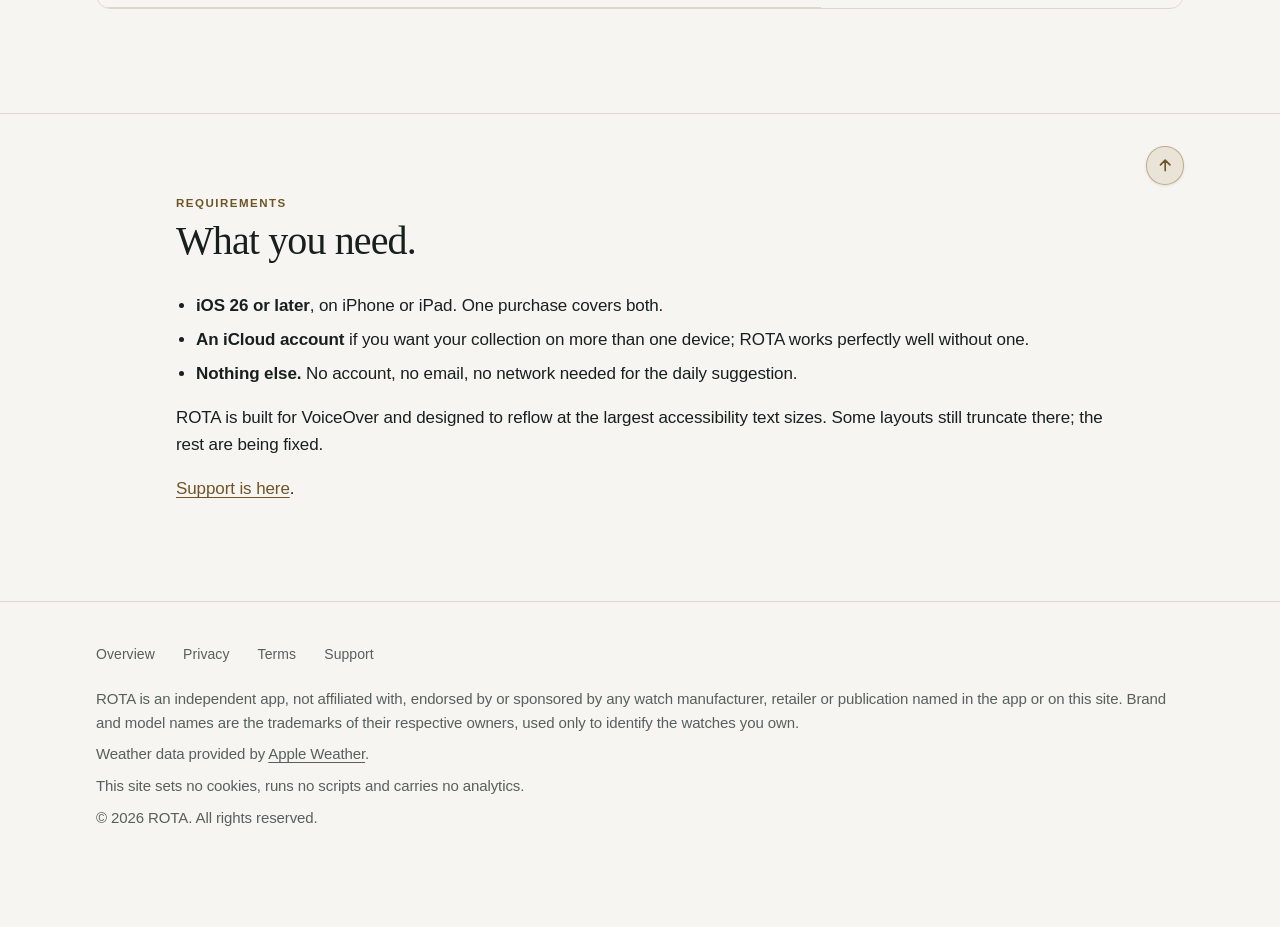
==== commit 7c638d9a: "Publish site — 2026-08-19 13:42 UTC" ====
--- a/docs/index.html
+++ b/docs/index.html
@@ -7,7 +7,7 @@
 <meta name="description" content="ROTA is the daily ritual app for watch collectors. Every morning it answers one question with taste and context: which watch today? No servers, no accounts, no analytics.">
 <meta name="color-scheme" content="light dark">
 <meta name="theme-color" content="#0E1512">
-<link rel="stylesheet" href="assets/rota.css?v=20260819131753">
+<link rel="stylesheet" href="assets/rota.css?v=20260819134203">
 </head>
 <body>
 <div class="backdrop" aria-hidden="true">
@@ -199,7 +199,7 @@
         <li>
           <figure>
             <div class="device"><img src="assets/shots/05-privacy.png" width="440" height="956"
-                 alt="The privacy manifesto screen, naming each of the three things that leave the device." loading="lazy" decoding="async"></div>
+                 alt="The privacy manifesto screen, naming each of the four things that leave the device." loading="lazy" decoding="async"></div>
             <figcaption>The claim, in the app.</figcaption>
           </figure>
         </li>
@@ -269,13 +269,16 @@
         <p>ROTA has no servers, no accounts, and no analytics — we never receive your data.</p>
       </div>
       <p>That is the whole claim, worded carefully. It does not say nothing leaves your
-        phone; it says nothing reaches <em>us</em>. Three things do leave, and you should
+        phone; it says nothing reaches <em>us</em>. Four things do leave, and you should
         know each by name: approximate location to <strong>Apple</strong> for the weather,
-        your collection to <strong>your own private iCloud</strong>, and a Journal fetch
-        telling the <strong>publishers you enable</strong> that a feed was read.</p>
+        your collection to <strong>your own private iCloud</strong>, a Journal fetch
+        telling the <strong>publishers you enable</strong> that a feed was read, and —
+        only when you tap a value to convert it — a currency pair to
+        <strong>Frankfurter</strong>, an open mirror of the European Central Bank's daily
+        rates.</p>
       <p>The App Store privacy label reads <strong>Data Not Collected</strong>. There are no
         third-party SDKs in the binary — not for analytics, not for the paywall.</p>
-      <p><a href="privacy/"><strong>Read the privacy policy and all three egress
+      <p><a href="privacy/"><strong>Read the privacy policy and all four egress
         points →</strong></a></p>
     </div>
   </section>
@@ -373,7 +376,7 @@
     <p>This site sets no cookies, runs no scripts and carries no analytics.</p>
     <p>© 2026 ROTA. All rights reserved.</p>
   </div>
-  <p class="buildstamp"><span class="mono">built 2026-08-19 13:17 UTC</span></p>
+  <p class="buildstamp"><span class="mono">built 2026-08-19 13:42 UTC</span></p>
 </footer>
 
 </body>
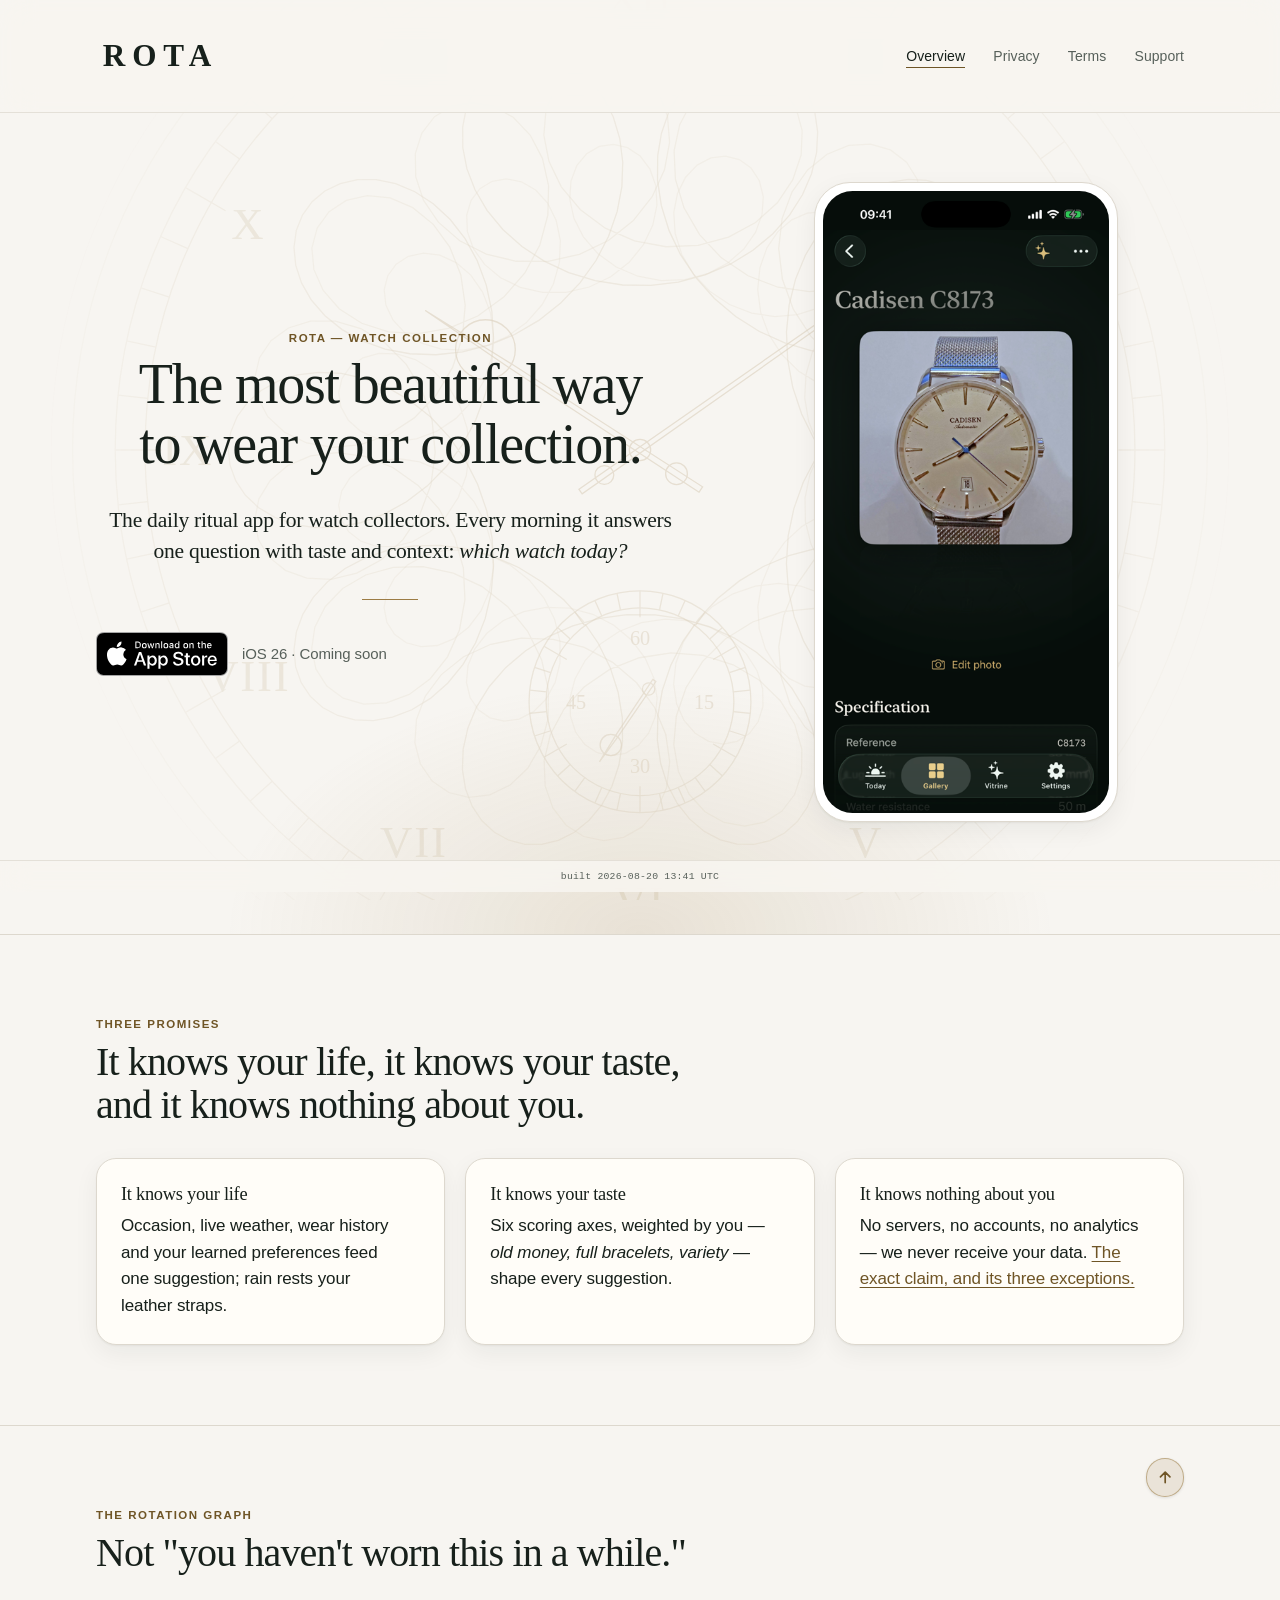
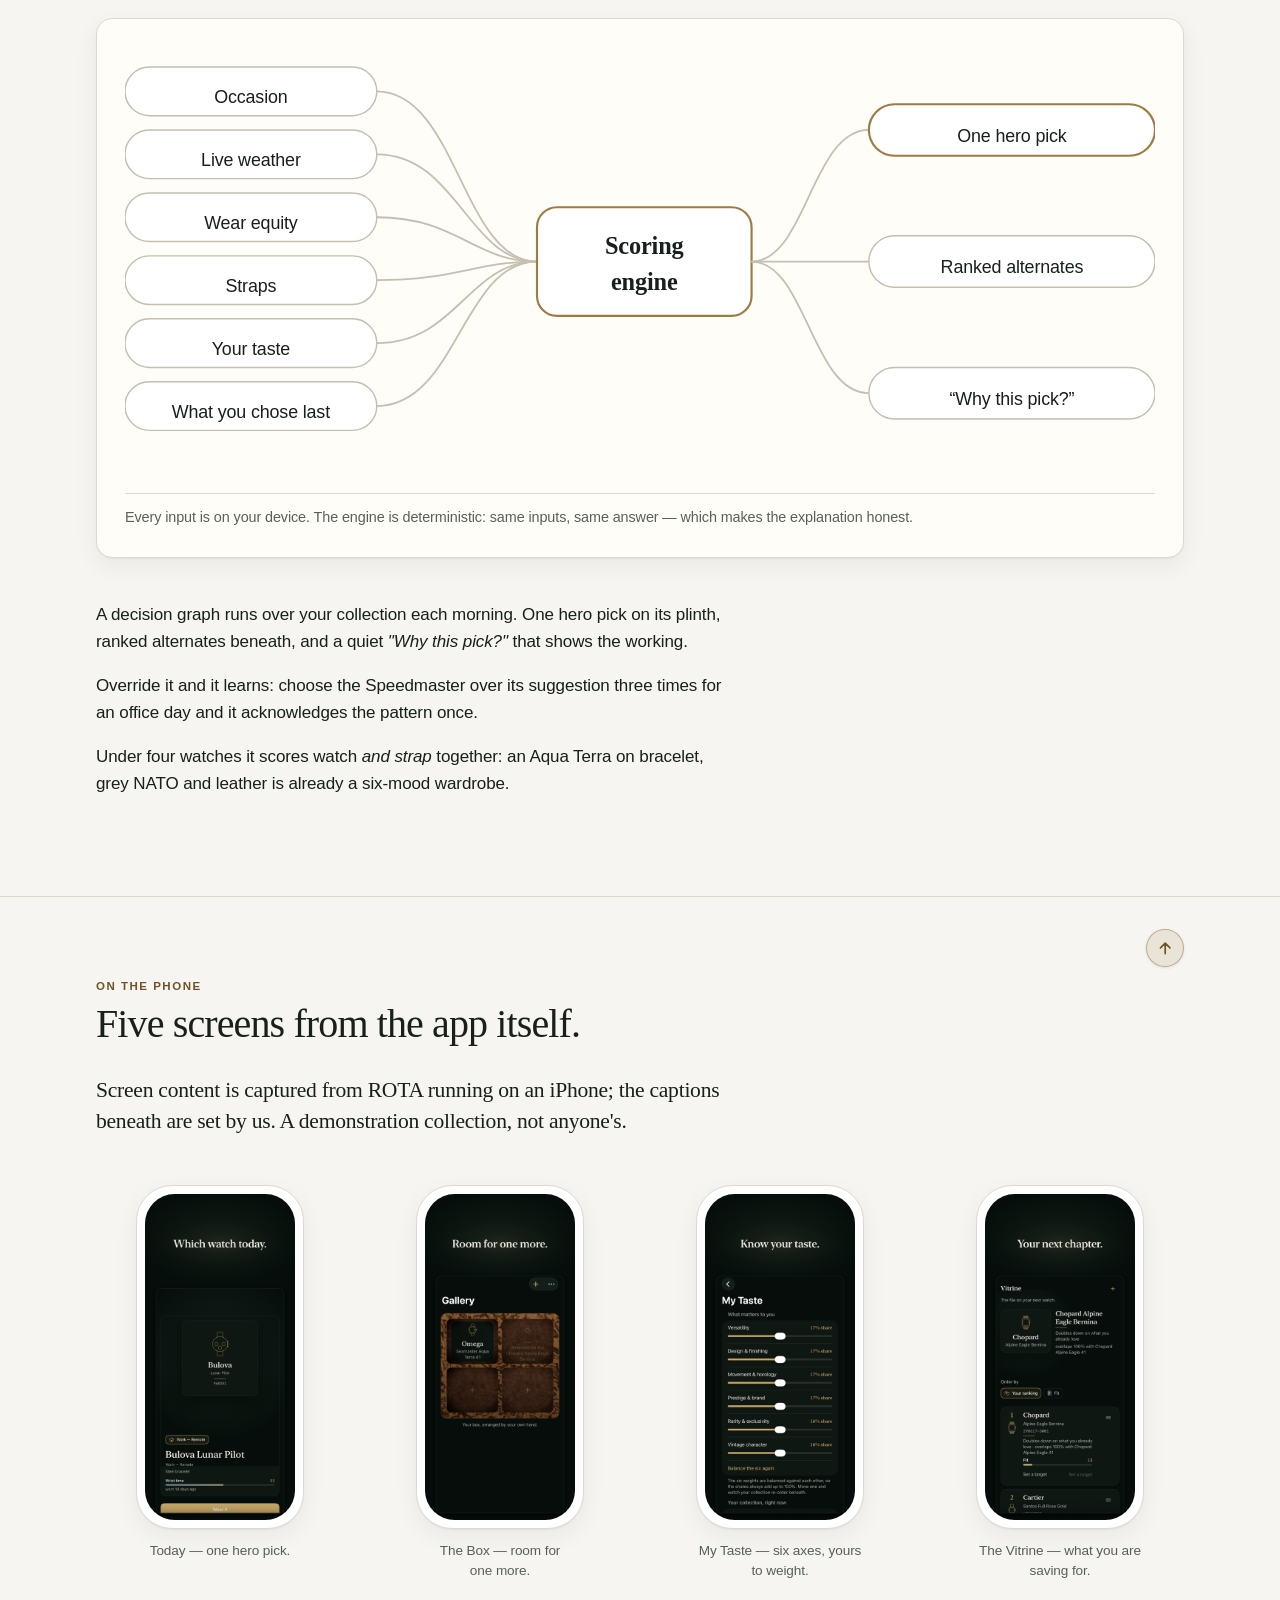
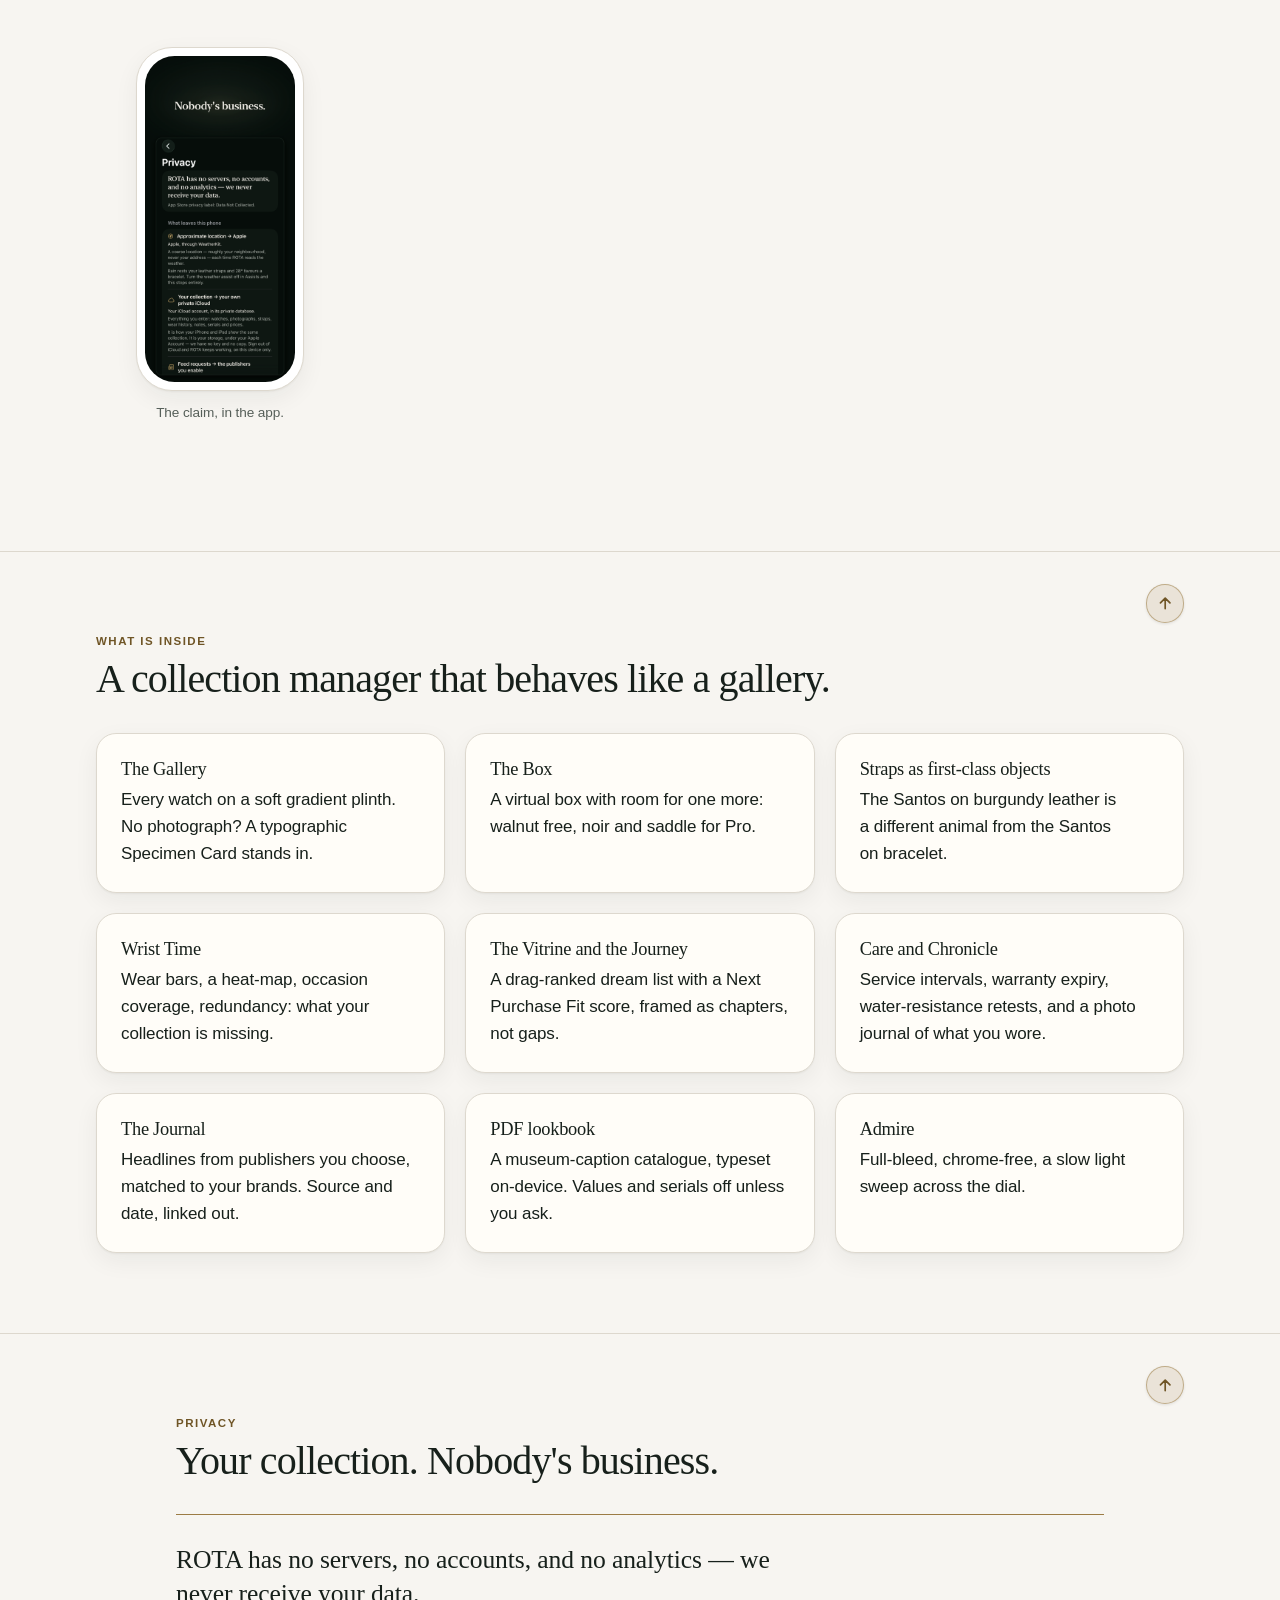
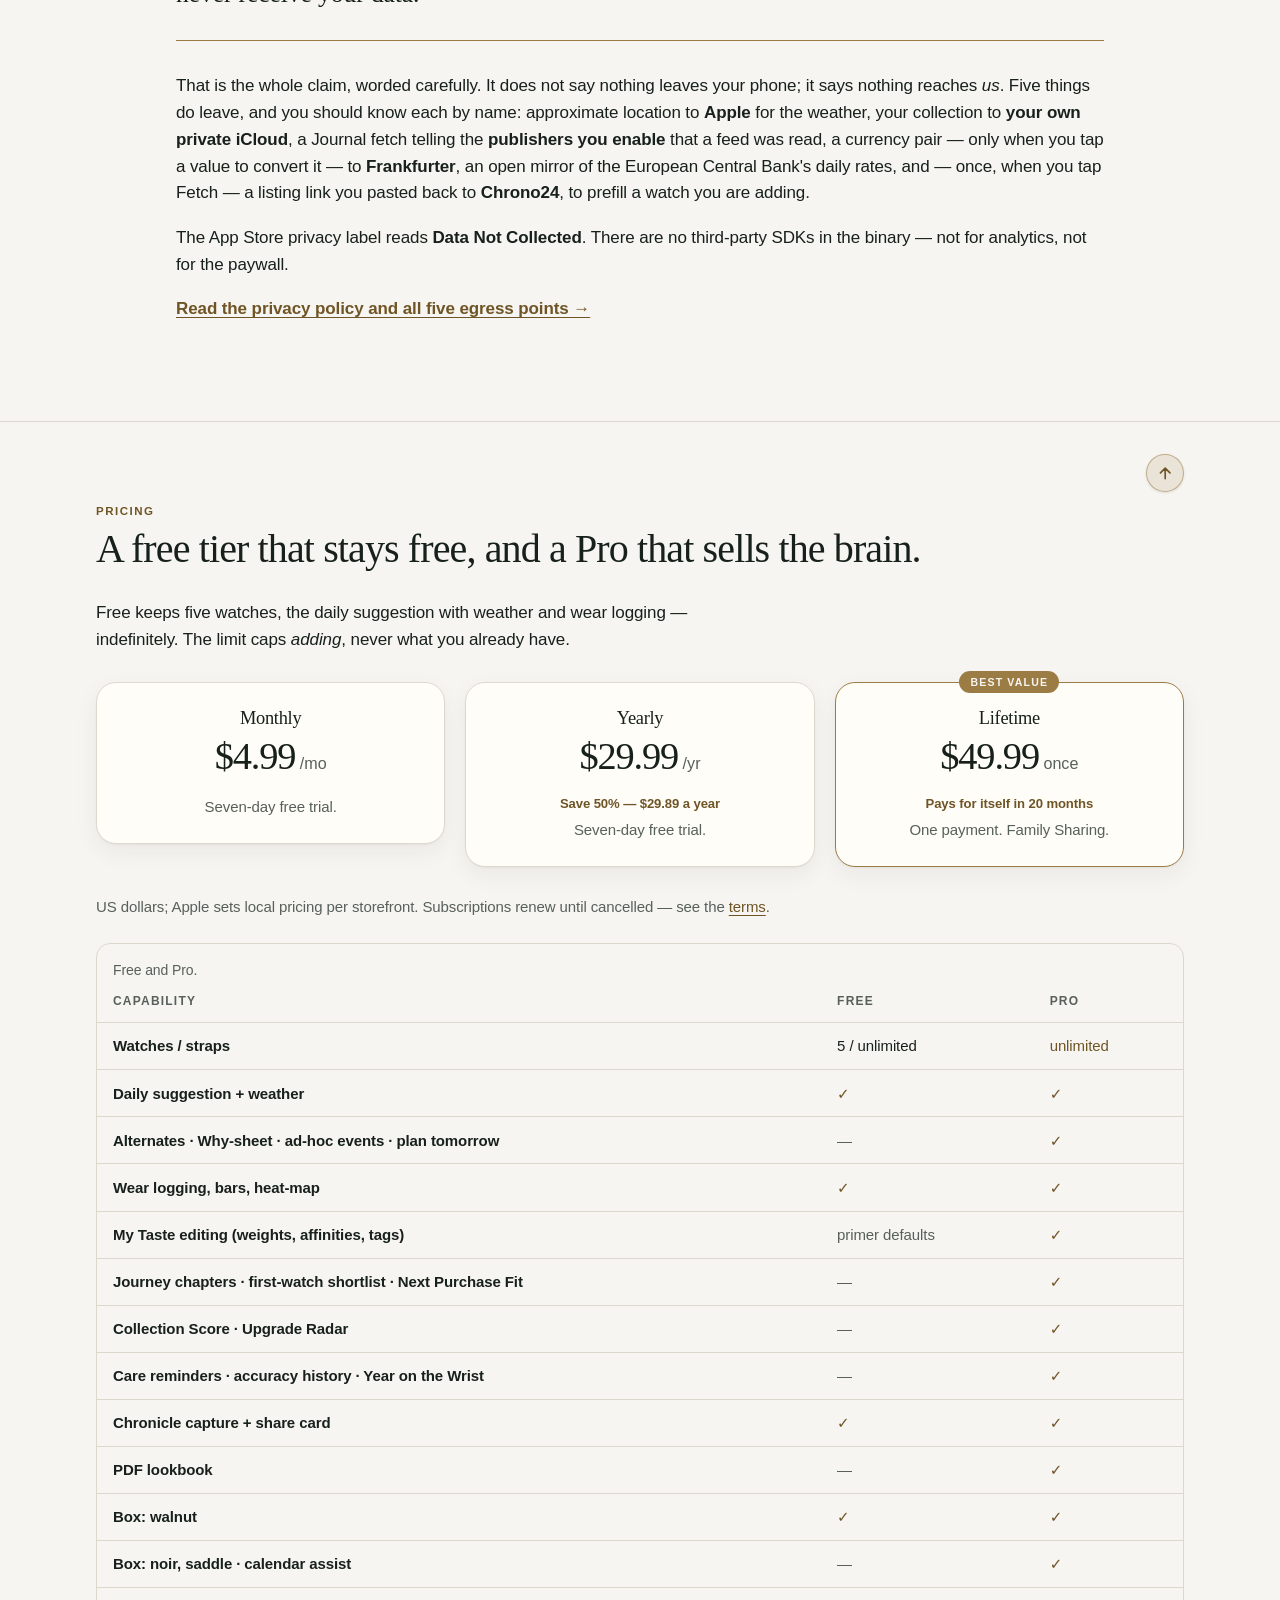
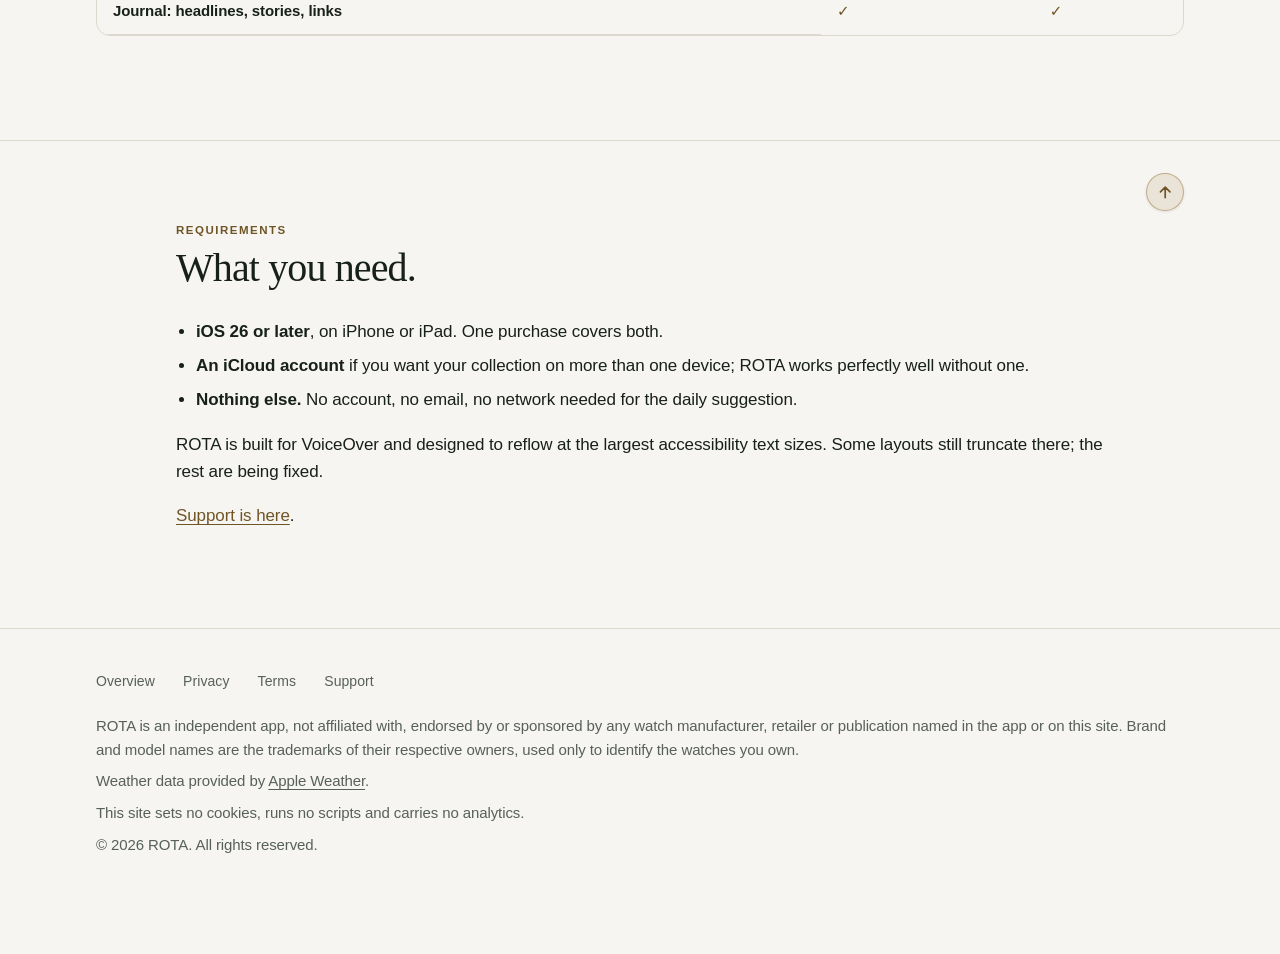
==== commit 4ea13936: "Publish site — 2026-08-20 13:41 UTC" ====
--- a/docs/index.html
+++ b/docs/index.html
@@ -7,7 +7,7 @@
 <meta name="description" content="ROTA is the daily ritual app for watch collectors. Every morning it answers one question with taste and context: which watch today? No servers, no accounts, no analytics.">
 <meta name="color-scheme" content="light dark">
 <meta name="theme-color" content="#0E1512">
-<link rel="stylesheet" href="assets/rota.css?v=20260819134203">
+<link rel="stylesheet" href="assets/rota.css?v=20260820134101">
 </head>
 <body>
 <div class="backdrop" aria-hidden="true">
@@ -199,7 +199,7 @@
         <li>
           <figure>
             <div class="device"><img src="assets/shots/05-privacy.png" width="440" height="956"
-                 alt="The privacy manifesto screen, naming each of the four things that leave the device." loading="lazy" decoding="async"></div>
+                 alt="The privacy manifesto screen, naming each thing that leaves the device." loading="lazy" decoding="async"></div>
             <figcaption>The claim, in the app.</figcaption>
           </figure>
         </li>
@@ -269,16 +269,17 @@
         <p>ROTA has no servers, no accounts, and no analytics — we never receive your data.</p>
       </div>
       <p>That is the whole claim, worded carefully. It does not say nothing leaves your
-        phone; it says nothing reaches <em>us</em>. Four things do leave, and you should
+        phone; it says nothing reaches <em>us</em>. Five things do leave, and you should
         know each by name: approximate location to <strong>Apple</strong> for the weather,
         your collection to <strong>your own private iCloud</strong>, a Journal fetch
-        telling the <strong>publishers you enable</strong> that a feed was read, and —
-        only when you tap a value to convert it — a currency pair to
+        telling the <strong>publishers you enable</strong> that a feed was read, a
+        currency pair — only when you tap a value to convert it — to
         <strong>Frankfurter</strong>, an open mirror of the European Central Bank's daily
-        rates.</p>
+        rates, and — once, when you tap Fetch — a listing link you pasted back to
+        <strong>Chrono24</strong>, to prefill a watch you are adding.</p>
       <p>The App Store privacy label reads <strong>Data Not Collected</strong>. There are no
         third-party SDKs in the binary — not for analytics, not for the paywall.</p>
-      <p><a href="privacy/"><strong>Read the privacy policy and all four egress
+      <p><a href="privacy/"><strong>Read the privacy policy and all five egress
         points →</strong></a></p>
     </div>
   </section>
@@ -376,7 +377,7 @@
     <p>This site sets no cookies, runs no scripts and carries no analytics.</p>
     <p>© 2026 ROTA. All rights reserved.</p>
   </div>
-  <p class="buildstamp"><span class="mono">built 2026-08-19 13:42 UTC</span></p>
+  <p class="buildstamp"><span class="mono">built 2026-08-20 13:41 UTC</span></p>
 </footer>
 
 </body>
